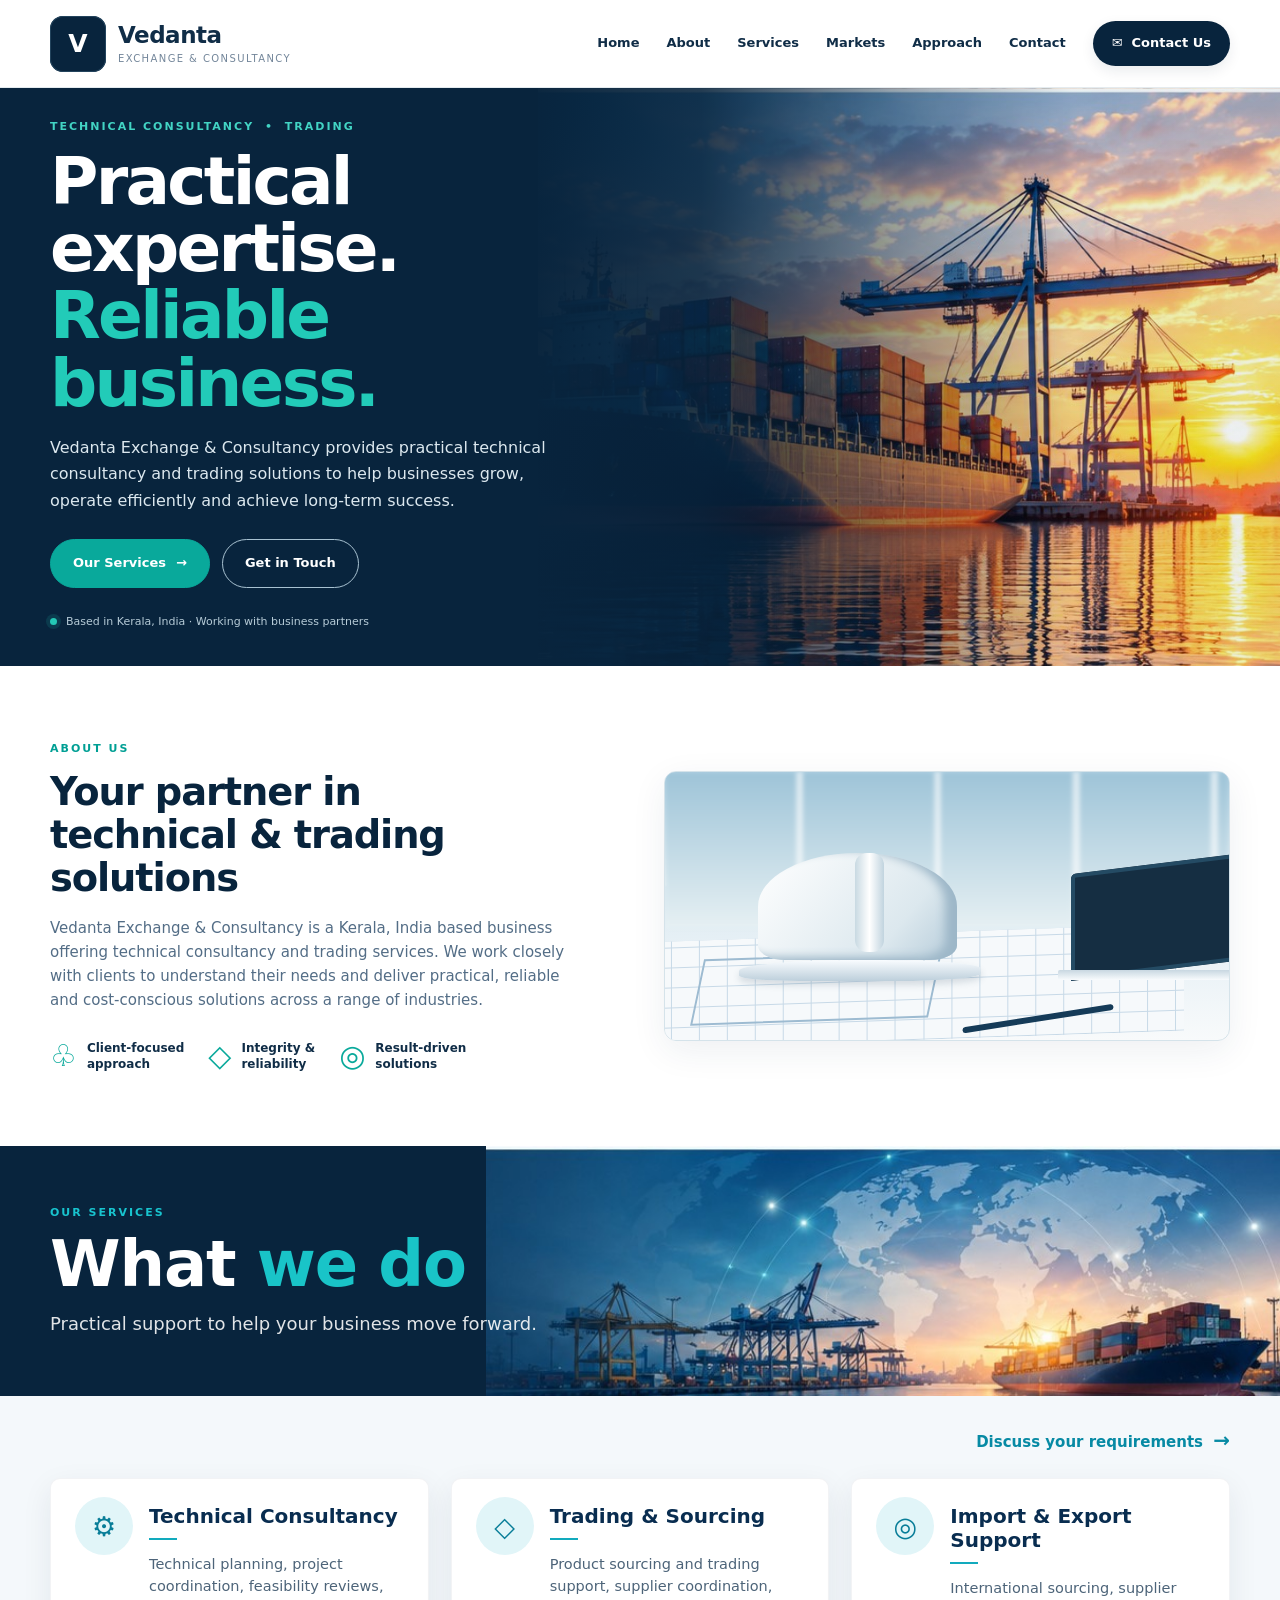
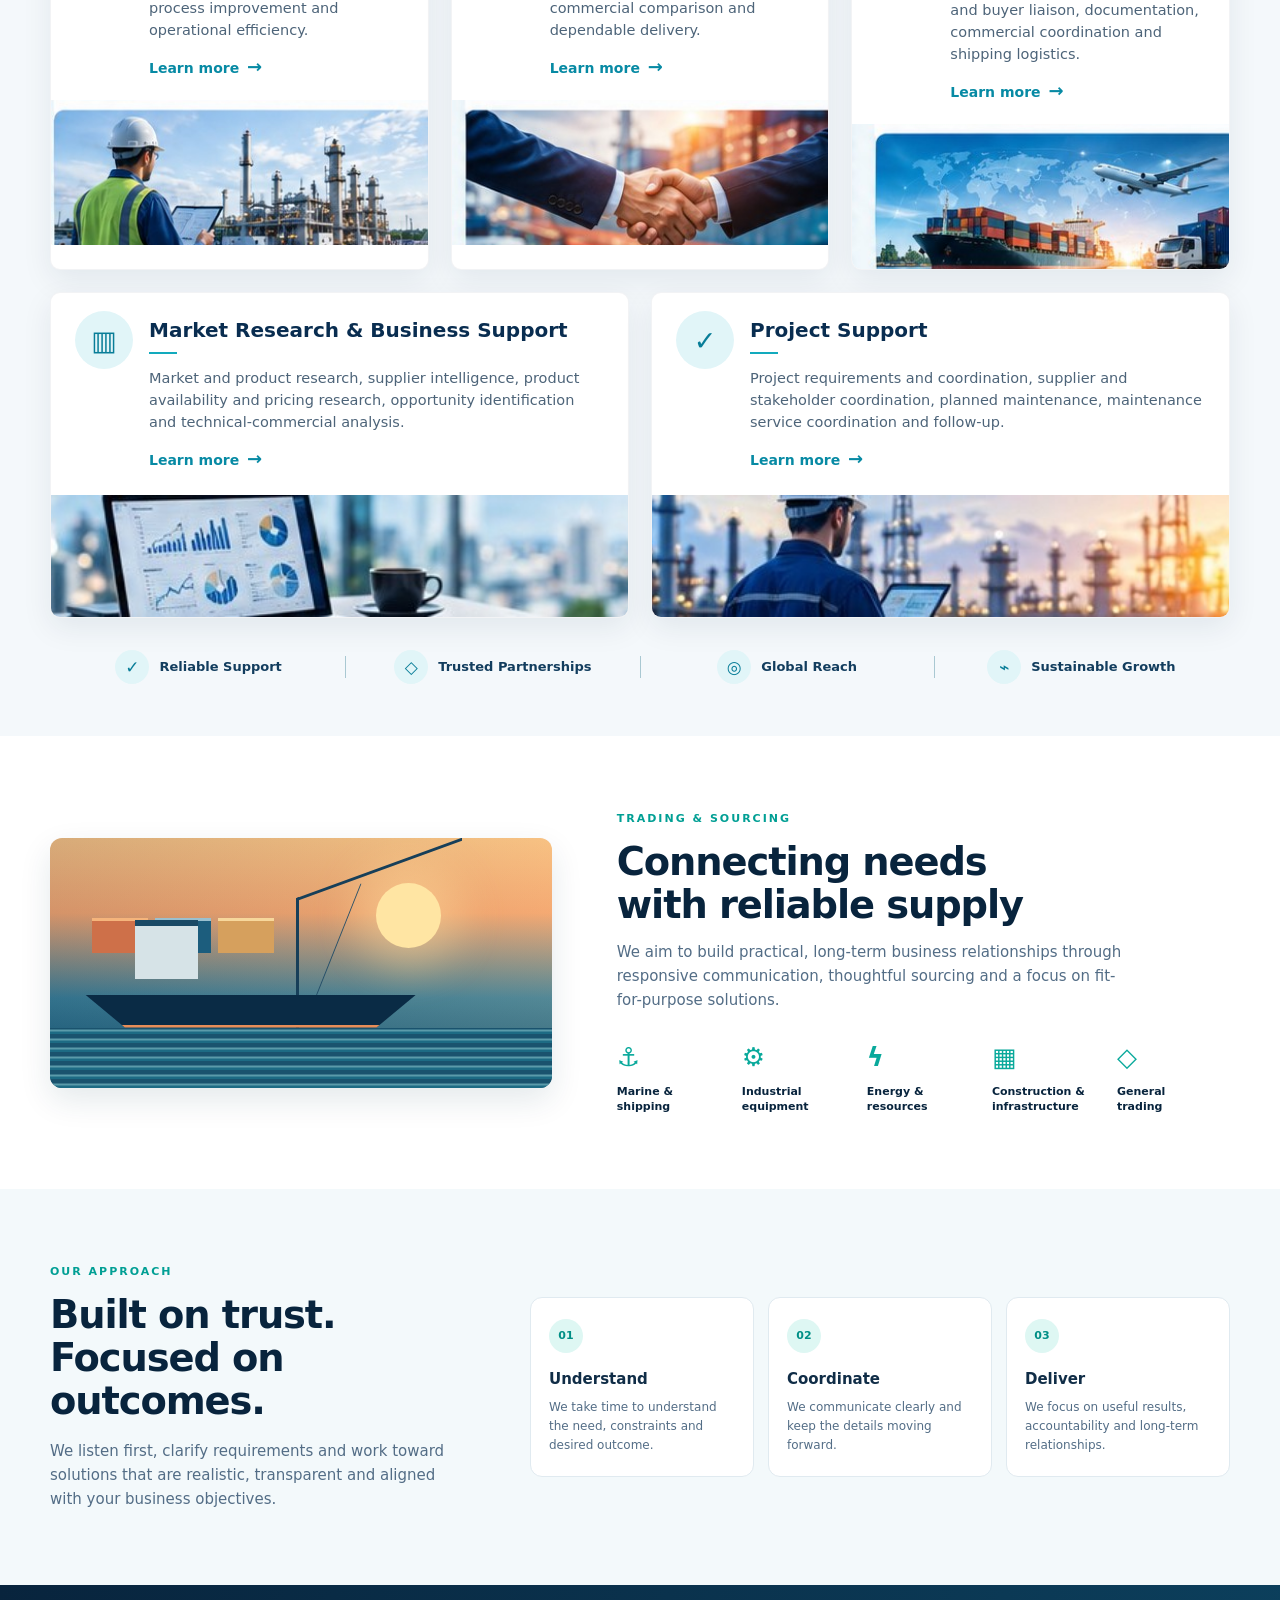
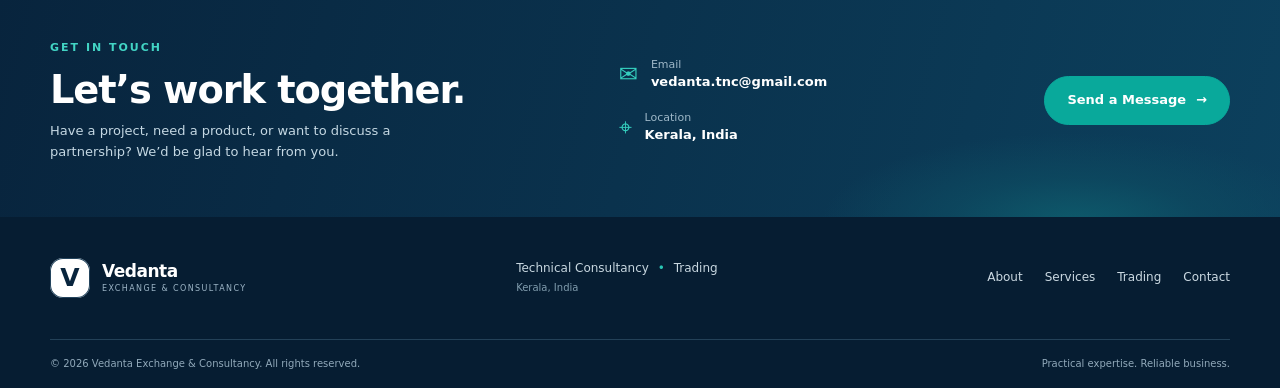
==== index.html @ dc23911c "Add files via upload Fix Services banner image" ====
<!doctype html>
<html lang="en">
<head>
  <meta charset="utf-8">
  <meta name="viewport" content="width=device-width, initial-scale=1">
  <meta name="theme-color" content="#08243d">
  <meta name="description" content="Vedanta Exchange & Consultancy provides practical technical consultancy, trading, sourcing and project support .">
  <meta property="og:title" content="Vedanta Exchange & Consultancy | Technical Consultancy & Trading">
  <meta property="og:description" content="Practical expertise. Reliable business. Technical consultancy and trading solutions for businesses.">
  <meta property="og:type" content="website">
  <title>Vedanta Exchange & Consultancy | Technical Consultancy & Trading</title>
  <link rel="icon" href="favicon.svg" type="image/svg+xml">
  <link rel="stylesheet" href="styles.css">
  <style>
    /* Premium photographic hero image */
    .hero{position:relative;overflow:hidden;background:#08243d;}
    .hero-image{position:absolute!important;inset:0 0 0 42%!important;width:auto!important;height:auto!important;background-image:url("hero-port.jpg")!important;background-size:cover!important;background-position:center center!important;}
    .hero-image::before{content:"";position:absolute;inset:0;background:linear-gradient(90deg,rgba(8,36,61,.98) 0%,rgba(8,36,61,.88) 22%,rgba(8,36,61,.38) 48%,rgba(8,36,61,.02) 72%);z-index:1;}
    .hero-image > *{display:none!important;}
    .hero-content{position:relative;z-index:2;}
    @media (max-width: 900px){
      .hero{min-height:760px;}
      .hero-image{inset:42% 0 0 0!important;}
      .hero-image::before{background:linear-gradient(180deg,rgba(8,36,61,.08),rgba(8,36,61,.72) 70%,rgba(8,36,61,.9));}
    }
  </style>

  <style>
    /* Premium Services section */
    .premium-services{padding:0;background:#f4f8fb;overflow:hidden;}
    .premium-services-banner{position:relative!important;height:250px!important;min-height:250px!important;background:#08243d!important;overflow:hidden!important;}
    .premium-services-banner-image{position:absolute!important;inset:0!important;width:100%!important;height:100%!important;background-image:linear-gradient(90deg,rgba(8,36,61,.98) 0%,rgba(8,36,61,.86) 34%,rgba(8,36,61,.25) 72%,rgba(8,36,61,.08)),url("services-assets/services-banner-clean.jpg")!important;background-size:cover!important;background-position:center!important;}
    .premium-services-banner-content{position:relative!important;z-index:2!important;height:250px!important;min-height:250px!important;display:flex!important;align-items:center!important;}
    .premium-services-banner .eyebrow{color:#18c4cf!important;margin-bottom:10px!important;}
    .premium-services-banner h2{color:#fff!important;font-size:clamp(42px,5vw,66px);line-height:1;margin:0 0 14px;font-weight:750;}
    .premium-services-banner h2 em{font-style:normal;color:#19c4c8!important;}
    .premium-services-banner p:last-child{color:rgba(255,255,255,.88)!important;font-size:18px;margin:0;max-width:540px;}
    .premium-services-body{padding-top:28px;padding-bottom:52px;}
    .premium-services-topline{display:flex;justify-content:flex-end;align-items:center;margin-bottom:22px;}
    .premium-services-topline a{color:#078aa4;font-weight:700;text-decoration:none;font-size:15px;}
    .premium-services-topline a b{font-size:20px;margin-left:5px;}
    .premium-service-grid{display:grid;grid-template-columns:repeat(6,1fr);gap:22px;}
    .premium-service-card{grid-column:span 2;background:#fff;border-radius:10px;overflow:hidden;box-shadow:0 10px 30px rgba(8,36,61,.08);border:1px solid rgba(8,36,61,.05);transition:transform .2s ease,box-shadow .2s ease;}
    .premium-service-card:hover{transform:translateY(-4px);box-shadow:0 16px 34px rgba(8,36,61,.13);}
    .premium-service-card.premium-service-wide{grid-column:span 3;}
    .premium-service-copy{padding:18px 24px 18px;display:grid;grid-template-columns:58px 1fr;gap:16px;min-height:202px;}
    .premium-service-icon{width:58px;height:58px;border-radius:50%;background:#e1f5f8;color:#087d98;display:flex;align-items:center;justify-content:center;font-size:27px;font-weight:700;}
    .premium-service-card h3{color:#092d50;font-size:20px;line-height:1.2;margin:7px 0 10px;}
    .premium-rule{display:block;width:28px;height:2px;background:#12aabd;margin-bottom:14px;}
    .premium-service-card p{color:#4d6479;font-size:14.5px;line-height:1.5;margin:0 0 12px;}
    .premium-service-card a{color:#078aa4;font-weight:700;text-decoration:none;font-size:14px;}
    .premium-service-card a b{font-size:18px;margin-left:3px;}
    .premium-service-card img{display:block;width:100%;height:145px;object-fit:cover;}
    .premium-service-card.premium-service-wide img{height:122px;}
    .premium-service-values{display:grid;grid-template-columns:1fr auto 1fr auto 1fr auto 1fr;align-items:center;gap:18px;padding:32px 20px 0;color:#123d5e;font-size:13px;font-weight:700;}
    .premium-service-values div{display:flex;align-items:center;gap:10px;justify-content:center;white-space:nowrap;}
    .premium-service-values b{width:34px;height:34px;border-radius:50%;background:#e1f5f8;color:#087d98;display:inline-flex;align-items:center;justify-content:center;font-size:17px;}
    .premium-service-values i{width:1px;height:22px;background:#a9c8d2;}
    @media(max-width:900px){
      .premium-services-banner,.premium-services-banner-content{height:300px!important;min-height:300px!important;}
      .premium-services-banner-image{background-position:60% center;}
      .premium-service-grid{grid-template-columns:repeat(2,1fr);}
      .premium-service-card,.premium-service-card.premium-service-wide{grid-column:span 1;}
      .premium-service-values{grid-template-columns:1fr 1fr;gap:18px;}
      .premium-service-values i{display:none;}
    }
    @media(max-width:620px){
      .premium-services-banner,.premium-services-banner-content{height:290px!important;min-height:290px!important;}
      .premium-services-banner-content{padding-top:30px;padding-bottom:30px;}
      .premium-service-grid{grid-template-columns:1fr;}
      .premium-service-card,.premium-service-card.premium-service-wide{grid-column:span 1;}
      .premium-service-copy{min-height:auto;padding:18px 18px 16px;grid-template-columns:48px 1fr;gap:12px;}
      .premium-service-icon{width:48px;height:48px;font-size:22px;}
      .premium-service-card h3{font-size:18px;}
      .premium-service-card img,.premium-service-card.premium-service-wide img{height:135px;}
      .premium-service-values{grid-template-columns:1fr;padding-left:0;padding-right:0;}
    }
  </style>

<style id="services-banner-cleanup">
/* Keep the banner photo on the right so any embedded artwork/text in the source image does not duplicate the HTML heading. */
.premium-services-banner-image{
  background-size:62% 100%!important;
  background-repeat:no-repeat!important;
  background-position:right center!important;
  background-color:#08243d!important;
  background-image:linear-gradient(90deg,rgba(8,36,61,0) 0%,rgba(8,36,61,0) 100%),url("services-assets/services-banner-clean.jpg")!important;
}
@media (max-width:900px){
  .premium-services-banner-image{background-size:cover!important;background-position:center!important;}
}
</style>
</head>
<body>
  <a class="skip-link" href="#main">Skip to content</a>
  <header class="site-header">
    <div class="container nav-wrap">
      <a class="brand" href="#home" aria-label="Vedanta Exchange and Consultancy home">
        <span class="brand-mark">V</span><span class="brand-copy"><strong>Vedanta</strong><small>EXCHANGE &amp; CONSULTANCY</small></span>
      </a>
      <button class="menu-toggle" aria-label="Open navigation" aria-expanded="false" aria-controls="site-nav"><span></span><span></span><span></span></button>
      <nav id="site-nav" class="site-nav" aria-label="Main navigation">
        <a href="#home">Home</a><a href="#about">About</a><a href="#services">Services</a><a href="#trading">Markets</a><a href="#approach">Approach</a><a href="#contact">Contact</a>
        <a class="nav-cta" href="mailto:vedanta.tnc@gmail.com?subject=Enquiry%20for%20Vedanta%20Exchange%20%26%20Consultancy">✉ <span>Contact Us</span></a>
      </nav>
    </div>
  </header>

  <main id="main">
    <section id="home" class="hero">
      <div class="hero-image" aria-hidden="true"><div class="sun"></div><div class="crane crane-one"><i></i><b></b></div><div class="crane crane-two"><i></i><b></b></div><div class="ship"><div class="ship-bridge"></div><div class="containers"><span></span><span></span><span></span><span></span><span></span><span></span><span></span></div><div class="hull"></div></div><div class="water"></div></div>
      <div class="container hero-content">
        <p class="eyebrow">TECHNICAL CONSULTANCY <span>•</span> TRADING</p>
        <h1>Practical expertise.<br><em>Reliable business.</em></h1>
        <p class="hero-lede">Vedanta Exchange &amp; Consultancy provides practical technical consultancy and trading solutions to help businesses grow, operate efficiently and achieve long-term success.</p>
        <div class="hero-actions"><a class="button button-primary" href="#services">Our Services <span>→</span></a><a class="button button-outline" href="#contact">Get in Touch</a></div>
        <div class="hero-note"><span class="note-dot"></span> Based in Kerala, India · Working with business partners</div>
      </div>
    </section>

    <section id="about" class="section about-section">
      <div class="container about-grid">
        <div class="about-copy"><p class="eyebrow eyebrow-dark">ABOUT US</p><h2>Your partner in<br>technical &amp; trading solutions</h2><p>Vedanta Exchange &amp; Consultancy is a Kerala, India based business offering technical consultancy and trading services. We work closely with clients to understand their needs and deliver practical, reliable and cost-conscious solutions across a range of industries.</p>
          <div class="value-points"><div><span class="line-icon">♧</span><span>Client-focused<br>approach</span></div><div><span class="line-icon">◇</span><span>Integrity &amp;<br>reliability</span></div><div><span class="line-icon">◎</span><span>Result-driven<br>solutions</span></div></div>
        </div>
        <div class="engineering-visual" role="img" aria-label="Technical planning desk with blueprint and engineering equipment"><div class="window-grid"></div><div class="blueprint"><div class="blueprint-lines"></div><div class="ruler"></div></div><div class="helmet"><div class="helmet-dome"></div><div class="helmet-brim"></div><div class="helmet-ridge"></div></div><div class="laptop"><div></div></div><div class="pen"></div></div>
      </div>
    </section>

    <section id="services" class="section premium-services">
      <div class="premium-services-banner">
        <div class="premium-services-banner-image" aria-hidden="true"></div>
        <div class="container premium-services-banner-content">
          <div>
            <p class="eyebrow">OUR SERVICES</p>
            <h2>What <em>we do</em></h2>
            <p>Practical support to help your business move forward.</p>
          </div>
        </div>
      </div>
      <div class="container premium-services-body">
        <div class="premium-services-topline"><span></span><a href="#contact">Discuss your requirements <b>→</b></a></div>
        <div class="premium-service-grid">
          <article class="premium-service-card">
            <div class="premium-service-copy"><div class="premium-service-icon">⚙</div><div><h3>Technical Consultancy</h3><span class="premium-rule"></span><p>Technical planning, project coordination, feasibility reviews, process improvement and operational efficiency.</p><a href="#contact">Learn more <b>→</b></a></div></div>
            <img src="services-assets/technical.jpg" alt="Technical professional reviewing industrial equipment">
          </article>
          <article class="premium-service-card">
            <div class="premium-service-copy"><div class="premium-service-icon">◇</div><div><h3>Trading &amp; Sourcing</h3><span class="premium-rule"></span><p>Product sourcing and trading support, supplier coordination, commercial comparison and dependable delivery.</p><a href="#trading">Learn more <b>→</b></a></div></div>
            <img src="services-assets/trading.jpg" alt="Business partners discussing a sourcing opportunity">
          </article>
          <article class="premium-service-card">
            <div class="premium-service-copy"><div class="premium-service-icon">◎</div><div><h3>Import &amp; Export Support</h3><span class="premium-rule"></span><p>International sourcing, supplier and buyer liaison, documentation, commercial coordination and shipping logistics.</p><a href="#contact">Learn more <b>→</b></a></div></div>
            <img src="services-assets/import-export.jpg" alt="International cargo transport by ship, truck and aircraft">
          </article>
          <article class="premium-service-card premium-service-wide">
            <div class="premium-service-copy"><div class="premium-service-icon">▥</div><div><h3>Market Research &amp; Business Support</h3><span class="premium-rule"></span><p>Market and product research, supplier intelligence, product availability and pricing research, opportunity identification and technical-commercial analysis.</p><a href="#contact">Learn more <b>→</b></a></div></div>
            <img src="services-assets/market-research-clean.jpg" alt="Market research dashboard and business analysis">
          </article>
          <article class="premium-service-card premium-service-wide">
            <div class="premium-service-copy"><div class="premium-service-icon">✓</div><div><h3>Project Support</h3><span class="premium-rule"></span><p>Project requirements and coordination, supplier and stakeholder coordination, planned maintenance, maintenance service coordination and follow-up.</p><a href="#contact">Learn more <b>→</b></a></div></div>
            <img src="services-assets/project-support-clean.jpg" alt="Technical professional supporting industrial project activities">
          </article>
        </div>
        <div class="premium-service-values"><div><b>✓</b>Reliable Support</div><i></i><div><b>◇</b>Trusted Partnerships</div><i></i><div><b>◎</b>Global Reach</div><i></i><div><b>⌁</b>Sustainable Growth</div></div>
      </div>
    </section>

    <section id="trading" class="section trading-section">
      <div class="container trading-grid"><div class="port-visual" role="img" aria-label="Stylized cargo vessel and port at sunset"><div class="port-sun"></div><div class="port-crane"></div><div class="port-ship"><span></span><span></span><span></span><b></b></div><div class="port-water"></div></div>
        <div class="trading-copy"><p class="eyebrow eyebrow-dark">TRADING &amp; SOURCING</p><h2>Connecting needs<br>with reliable supply</h2><p>We aim to build practical, long-term business relationships through responsive communication, thoughtful sourcing and a focus on fit-for-purpose solutions.</p><div class="industry-grid"><div><span>⚓</span><small>Marine &amp;<br>shipping</small></div><div><span>⚙</span><small>Industrial<br>equipment</small></div><div><span>ϟ</span><small>Energy &amp;<br>resources</small></div><div><span>▦</span><small>Construction &amp;<br>infrastructure</small></div><div><span>◇</span><small>General<br>trading</small></div></div></div>
      </div>
    </section>

    <section id="approach" class="section approach-section"><div class="container approach-grid"><div><p class="eyebrow eyebrow-dark">OUR APPROACH</p><h2>Built on trust.<br>Focused on outcomes.</h2><p>We listen first, clarify requirements and work toward solutions that are realistic, transparent and aligned with your business objectives.</p></div><div class="approach-cards"><article><span>01</span><h3>Understand</h3><p>We take time to understand the need, constraints and desired outcome.</p></article><article><span>02</span><h3>Coordinate</h3><p>We communicate clearly and keep the details moving forward.</p></article><article><span>03</span><h3>Deliver</h3><p>We focus on useful results, accountability and long-term relationships.</p></article></div></div></section>

    <section id="contact" class="contact-section"><div class="container contact-grid"><div><p class="eyebrow">GET IN TOUCH</p><h2>Let’s work together.</h2><p>Have a project, need a product, or want to discuss a partnership? We’d be glad to hear from you.</p></div><div class="contact-details"><div><span class="contact-symbol">✉</span><p><small>Email</small><a href="mailto:vedanta.tnc@gmail.com">vedanta.tnc@gmail.com</a></p></div><div><span class="contact-symbol">⌖</span><p><small>Location</small><strong>Kerala, India</strong></p></div></div><a class="button button-primary contact-button" href="mailto:vedanta.tnc@gmail.com?subject=Business%20Enquiry">Send a Message <span>→</span></a></div></section>
  </main>

  <footer class="site-footer"><div class="container footer-top"><a class="brand brand-footer" href="#home"><span class="brand-mark">V</span><span class="brand-copy"><strong>Vedanta</strong><small>EXCHANGE &amp; CONSULTANCY</small></span></a><p>Technical Consultancy <span>•</span> Trading<br><small>Kerala, India</small></p><nav aria-label="Footer navigation"><a href="#about">About</a><a href="#services">Services</a><a href="#trading">Trading</a><a href="#contact">Contact</a></nav></div><div class="container footer-bottom"><span>© <span id="year">2026</span> Vedanta Exchange &amp; Consultancy. All rights reserved.</span><span>Practical expertise. Reliable business.</span></div></footer>
  <script src="script.js"></script>
</body>
</html>
---- styles.css ----
:root{--navy:#08243d;--navy-2:#0d304d;--teal:#09a99b;--teal-light:#dff7f4;--ink:#102d47;--muted:#536d86;--pale:#f0f9f8;--white:#fff;--line:#dbe6eb;--max:1180px}*{box-sizing:border-box}html{scroll-behavior:smooth;scroll-padding-top:86px}body{margin:0;font-family:Inter,ui-sans-serif,system-ui,-apple-system,BlinkMacSystemFont,"Segoe UI",sans-serif;color:var(--ink);line-height:1.6;background:#fff}a{color:inherit;text-decoration:none}.container{width:min(var(--max),calc(100% - 48px));margin:0 auto}.skip-link{position:absolute;left:-999px;top:8px;background:white;padding:10px;z-index:99}.skip-link:focus{left:8px}.site-header{height:88px;background:#fff;border-bottom:1px solid #e4ebef;position:sticky;top:0;z-index:50}.nav-wrap{height:100%;display:flex;align-items:center;justify-content:space-between;gap:28px}.brand{display:inline-flex;align-items:center;gap:12px;flex-shrink:0}.brand-mark{display:grid;place-items:center;width:56px;height:56px;border-radius:13px;background:var(--navy);color:#fff;font-size:25px;font-weight:800;box-shadow:inset 0 0 0 1px #23445d}.brand-copy{display:flex;flex-direction:column;line-height:1.1}.brand-copy strong{font-size:23px;letter-spacing:-.5px}.brand-copy small{font-size:10px;letter-spacing:1.4px;color:#73869a;margin-top:5px}.site-nav{display:flex;align-items:center;gap:27px;font-size:13px;font-weight:650}.site-nav>a:not(.nav-cta){position:relative;padding:10px 0}.site-nav>a:not(.nav-cta):hover,.site-nav>a:not(.nav-cta):focus{color:var(--teal)}.nav-cta{display:flex;align-items:center;gap:9px;background:var(--navy);color:#fff;padding:12px 19px;border-radius:30px;box-shadow:0 5px 14px #08243d16}.menu-toggle{display:none;border:0;background:transparent;padding:8px}.menu-toggle span{display:block;width:24px;height:2px;background:var(--navy);margin:5px}
.hero{position:relative;min-height:445px;overflow:hidden;background:linear-gradient(112deg,#06243d 0%,#0b3656 49%,#12516b 100%);display:flex;align-items:center;color:white}.hero-content{position:relative;z-index:2;padding-top:30px;padding-bottom:36px}.eyebrow{font-size:11px;font-weight:800;letter-spacing:2px;color:#42d4c4;margin:0 0 12px}.eyebrow span{padding:0 5px}.eyebrow-dark{color:#009f94}.hero h1{font-size:clamp(42px,5.3vw,66px);line-height:1.02;letter-spacing:-2.7px;margin:0 0 18px;max-width:620px;font-weight:800}.hero h1 em{font-style:normal;color:#22cbb8}.hero-lede{max-width:500px;color:#dce8ef;font-size:16px;line-height:1.65;margin:0 0 25px}.hero-actions{display:flex;gap:12px;align-items:center}.button{display:inline-flex;align-items:center;justify-content:center;gap:10px;border-radius:30px;padding:13px 22px;font-size:13px;font-weight:750;transition:transform .2s,background .2s}.button:hover{transform:translateY(-2px)}.button-primary{background:var(--teal);color:white;border:1px solid var(--teal)}.button-primary:hover{background:#078e85}.button-outline{border:1px solid #a8c2d1;color:white}.button-outline:hover{background:#ffffff12}.hero-note{display:flex;align-items:center;gap:9px;color:#b7ccd8;font-size:11px;margin-top:25px}.note-dot{width:7px;height:7px;border-radius:50%;background:#24c8b5;box-shadow:0 0 0 4px #24c8b522}.hero-image{position:absolute;inset:0 0 0 43%;overflow:hidden;background:linear-gradient(180deg,#f7b36e 0%,#f4a26e 26%,#315f7e 58%,#06324c 83%);opacity:.95}.hero-image:before{content:"";position:absolute;inset:0;background:linear-gradient(90deg,#0a2e4a 0%,#0a2e4a44 18%,transparent 55%),linear-gradient(0deg,#06304a 0%,transparent 26%);z-index:1}.sun{position:absolute;right:16%;top:19%;width:125px;height:125px;border-radius:50%;background:#ffe2a1;filter:blur(1px);box-shadow:0 0 70px 35px #ffc36b66}.water{position:absolute;left:0;right:0;bottom:0;height:29%;background:repeating-linear-gradient(0deg,#0c4b6a 0 2px,#27647c 3px 4px,#0d3c59 5px 9px);opacity:.9}.ship{position:absolute;width:60%;height:45%;bottom:21%;left:11%;z-index:2}.hull{position:absolute;bottom:0;left:0;width:100%;height:26%;background:linear-gradient(180deg,#183d56,#061b2e);clip-path:polygon(0 0,100% 0,89% 90%,14% 100%,5% 65%);border-bottom:4px solid #e88955}.containers{position:absolute;left:18%;right:5%;bottom:24%;height:43%;display:grid;grid-template-columns:repeat(7,1fr);grid-template-rows:repeat(2,1fr);gap:3px}.containers span{background:linear-gradient(135deg,#db714b,#a94835);border-top:3px solid #f1a36b}.containers span:nth-child(2n){background:linear-gradient(135deg,#1b5c7b,#0c3c5d);border-color:#73a6b7}.containers span:nth-child(3n){background:linear-gradient(135deg,#d7a65e,#a76d3b);border-color:#f1cf8d}.ship-bridge{position:absolute;bottom:41%;left:13%;width:15%;height:43%;background:linear-gradient(90deg,#c6d4d8,#f2f1df 70%,#91b4c3);border-top:8px solid #17425c;z-index:2}.ship-bridge:before{content:"";position:absolute;top:-22px;left:35%;width:5px;height:22px;background:#123a55}.crane{position:absolute;bottom:26%;height:61%;width:19%;border-left:4px solid #163d56;z-index:2}.crane:before{content:"";position:absolute;left:-4px;top:0;width:140%;height:4px;background:#173c55;transform:rotate(-22deg);transform-origin:left}.crane:after{content:"";position:absolute;left:0;top:0;width:2px;height:100%;background:#173c55}.crane i{position:absolute;top:0;left:50%;height:100%;border-left:1px solid #244d63;transform:rotate(25deg)}.crane b{position:absolute;top:3px;left:100%;width:1px;height:55%;background:#193c55}.crane-one{right:17%;height:69%;width:18%}.crane-two{right:4%;height:45%;width:15%;bottom:28%}
.section{padding:74px 0}.about-grid{display:grid;grid-template-columns:1fr 1.03fr;gap:65px;align-items:center}.about-copy h2,.section h2,.contact-section h2{font-size:clamp(29px,3vw,39px);line-height:1.12;letter-spacing:-1.1px;margin:0 0 17px;color:var(--navy)}.about-copy>p:not(.eyebrow),.trading-copy>p:not(.eyebrow),.approach-grid>div>p:not(.eyebrow){font-size:15px;color:var(--muted);max-width:520px;margin:0}.value-points{display:flex;gap:24px;margin-top:28px}.value-points>div{display:flex;align-items:center;gap:10px;font-size:12px;font-weight:650;line-height:1.35}.line-icon{font-size:30px;color:var(--teal);line-height:1}.engineering-visual{height:270px;position:relative;overflow:hidden;border-radius:12px;background:linear-gradient(180deg,#b7d4e5 0%,#edf4f6 42%,#dceaf2 43%,#f8fafb 100%);box-shadow:0 10px 35px #15344a13;border:1px solid #d5e3ea}.window-grid{position:absolute;inset:0 0 42% 0;background:repeating-linear-gradient(90deg,transparent 0 23%,#fff9 23.5% 24.5%),linear-gradient(180deg,#9ec4d8,#e6f0f3);filter:blur(2px)}.blueprint{position:absolute;left:-4%;right:8%;bottom:0;height:40%;background:repeating-linear-gradient(0deg,#c7d9e7 0 1px,transparent 1px 20px),repeating-linear-gradient(90deg,#c7d9e7 0 1px,transparent 1px 28px),#f6f9fb;transform:skewY(-2deg)}.blueprint-lines{position:absolute;left:10%;top:18%;width:44%;height:62%;border:2px solid #9dbbd1;transform:skew(-12deg)}.ruler{position:absolute;right:13%;bottom:13%;height:6px;width:28%;background:#153b58;transform:rotate(-7deg);border-radius:5px}.helmet{position:absolute;left:13%;bottom:22%;width:43%;height:48%}.helmet-dome{position:absolute;left:8%;top:0;width:82%;height:83%;border-radius:55% 55% 15% 15%;background:linear-gradient(130deg,#fff,#dce8ee 70%,#b5cbd9);box-shadow:inset -12px -3px 10px #9db7c8}.helmet-brim{position:absolute;bottom:0;left:0;width:100%;height:17%;border-radius:50% 40% 35% 25%;background:linear-gradient(180deg,#f9fcff,#bdcfdb);box-shadow:0 4px 7px #34536a2c}.helmet-ridge{position:absolute;left:48%;top:0;width:12%;height:77%;border-radius:12px;background:linear-gradient(90deg,#c8d9e2,#fff,#c1d4df)}.laptop{position:absolute;right:-1%;top:34%;width:29%;height:40%;background:#152e42;transform:skewY(-7deg);border-radius:5px 5px 0 0;box-shadow:inset 0 0 0 4px #244b64}.laptop:after{content:"";position:absolute;bottom:-9px;left:-8%;width:116%;height:10px;background:linear-gradient(#c8d7e1,#f8fbfd);transform:skewY(7deg);border-radius:2px}
.services-section{background:var(--pale);border-top:1px solid #e6f1ef;border-bottom:1px solid #e6f1ef}.section-heading{display:flex;justify-content:space-between;align-items:end;gap:30px;margin-bottom:28px}.section-heading h2{margin-bottom:8px}.section-heading p:not(.eyebrow){margin:0;color:var(--muted);font-size:14px}.text-link{font-size:12px;font-weight:750;color:#008d84;white-space:nowrap;padding-bottom:7px}.text-link span,.service-card a span{font-size:17px;margin-left:4px}.service-grid{display:grid;grid-template-columns:repeat(3,1fr);gap:18px}.service-card{display:grid;grid-template-columns:58px 1fr;gap:18px;padding:26px 22px;border-radius:12px;background:#fff;border:1px solid #e0eeed;box-shadow:0 8px 25px #0c384b07;min-height:210px}.service-icon{display:grid;place-items:center;width:50px;height:50px;border-radius:50%;background:#e3f7f4;color:var(--navy);font-size:26px}.service-card h3{margin:2px 0 9px;font-size:18px;line-height:1.25;color:var(--navy)}.service-card p{font-size:13px;color:var(--muted);margin:0 0 13px}.service-card a{font-size:12px;color:#008f86;font-weight:750}.trading-grid{display:grid;grid-template-columns:.9fr 1.1fr;gap:65px;align-items:center}.port-visual{height:250px;border-radius:12px;overflow:hidden;position:relative;background:linear-gradient(180deg,#f6bd7e 0%,#f3a16b 30%,#397b94 64%,#0d4968 100%);box-shadow:0 12px 32px #0c33451c}.port-visual:before{content:"";position:absolute;inset:0;background:linear-gradient(90deg,#103a5b22,#ffe0a522)}.port-sun{position:absolute;right:22%;top:18%;width:65px;height:65px;border-radius:50%;background:#ffe5a3;box-shadow:0 0 42px 20px #ffdb9b77}.port-crane{position:absolute;right:18%;top:12%;width:33%;height:55%;border-left:3px solid #173f59;border-top:3px solid #173f59;transform:skewY(-20deg)}.port-crane:after{content:"";position:absolute;left:20%;top:0;height:100%;border-left:1px solid #244e68;transform:rotate(25deg)}.port-ship{position:absolute;left:7%;bottom:24%;width:66%;height:44%}.port-ship:before{content:"";position:absolute;left:15%;top:2%;width:19%;height:48%;background:#d6e3e7;border-top:6px solid #1a4a66}.port-ship span{display:inline-block;width:17%;height:32%;margin-left:2%;background:#ce7049;border-top:3px solid #f5b47b}.port-ship span:nth-child(2){background:#1c5d7d;border-color:#9ac0cf}.port-ship span:nth-child(3){background:#d6a05d;border-color:#f7d79b}.port-ship b{position:absolute;left:0;right:0;bottom:0;height:30%;background:#0a2b45;clip-path:polygon(0 0,100% 0,88% 100%,12% 100%);border-bottom:3px solid #e78d58}.port-water{position:absolute;bottom:0;left:0;right:0;height:24%;background:repeating-linear-gradient(0deg,#1d6b84 0 2px,#5b9baa 3px 4px,#1a536e 5px 9px)}.trading-copy h2{margin-bottom:14px}.trading-copy>p:not(.eyebrow){margin-bottom:25px}.industry-grid{display:grid;grid-template-columns:repeat(5,1fr);gap:12px}.industry-grid>div{display:flex;flex-direction:column;gap:7px}.industry-grid span{font-size:26px;color:var(--teal);font-weight:700}.industry-grid small{font-size:11px;line-height:1.35;color:var(--navy);font-weight:700}.approach-section{background:#f3f9fb}.approach-grid{display:grid;grid-template-columns:.75fr 1.25fr;gap:60px;align-items:center}.approach-cards{display:grid;grid-template-columns:repeat(3,1fr);gap:14px}.approach-cards article{background:#fff;border:1px solid #e0eaf0;border-radius:12px;padding:21px 18px}.approach-cards article>span{display:grid;place-items:center;width:34px;height:34px;border-radius:50%;background:#def7f3;color:#008f86;font-size:11px;font-weight:800}.approach-cards h3{margin:14px 0 7px;font-size:15px}.approach-cards p{margin:0;color:var(--muted);font-size:12px}.contact-section{padding:54px 0;background:linear-gradient(105deg,#08243d,#0c405d);color:white;position:relative;overflow:hidden}.contact-section:after{content:"";position:absolute;right:-4%;bottom:-95px;width:40%;height:180px;background:radial-gradient(ellipse at center,#0f6673 0%,#0d4b61 35%,transparent 70%);opacity:.7}.contact-grid{position:relative;z-index:1;display:grid;grid-template-columns:1.1fr .8fr auto;gap:45px;align-items:center}.contact-section h2{color:#fff;margin-bottom:10px}.contact-section p:not(.eyebrow){color:#c5d8e3;font-size:13px;margin:0;max-width:390px}.contact-details{display:grid;gap:16px}.contact-details>div{display:flex;gap:13px;align-items:center}.contact-symbol{font-size:23px;color:#35d0bf}.contact-details p{display:flex;flex-direction:column;line-height:1.35}.contact-details small{font-size:11px;color:#9eb8c8}.contact-details a,.contact-details strong{font-size:13px;color:#fff;font-weight:650}.contact-button{white-space:nowrap}.site-footer{background:#061d32;color:#fff}.footer-top{display:flex;align-items:center;justify-content:space-between;gap:25px;padding:30px 0;border-bottom:1px solid #234158}.brand-footer .brand-mark{background:#fff;color:var(--navy);width:40px;height:40px}.brand-footer .brand-copy strong{font-size:17px}.brand-footer .brand-copy small{color:#9db5c6;font-size:8px}.footer-top>p{font-size:12px;color:#c8d7e0;line-height:1.6}.footer-top>p span{color:#29c5b4;padding:0 5px}.footer-top>p small{color:#829eaf}.footer-top nav{display:flex;gap:22px;font-size:12px;color:#cbd9e2}.footer-top nav a:hover{color:#35d0bf}.footer-bottom{display:flex;justify-content:space-between;gap:20px;padding:16px 0;font-size:10px;color:#91a9ba}
@media(max-width:1000px){.site-nav{gap:15px;font-size:12px}.hero-image{left:38%;opacity:.75}.about-grid,.trading-grid{gap:35px}.service-grid{grid-template-columns:1fr 1fr}.service-card:last-child{grid-column:1/-1;min-height:unset}.contact-grid{grid-template-columns:1fr 1fr}.contact-button{grid-column:2;justify-self:start}.approach-grid{gap:30px}.approach-cards{gap:9px}.approach-cards article{padding:17px 13px}}
@media(max-width:760px){.container{width:min(100% - 36px,var(--max))}.site-header{height:72px}.brand-mark{width:42px;height:42px}.brand-copy strong{font-size:19px}.menu-toggle{display:block;cursor:pointer}.site-nav{display:none;position:absolute;top:71px;left:0;right:0;background:white;padding:15px 24px 22px;box-shadow:0 12px 20px #0b2a3a12;align-items:stretch;gap:2px;flex-direction:column}.site-nav.open{display:flex}.site-nav>a:not(.nav-cta){padding:11px 0}.nav-cta{justify-content:center;margin-top:9px}.hero{min-height:590px;align-items:flex-start}.hero-image{left:0;top:48%;opacity:.56}.hero-image:before{background:linear-gradient(180deg,#0a2e4a 0%,#0a2e4a88 20%,transparent 60%),linear-gradient(0deg,#06304a 0%,transparent 30%)}.hero-content{padding-top:58px;padding-bottom:45px}.hero h1{font-size:clamp(41px,10vw,58px);letter-spacing:-1.9px}.hero-lede{font-size:14px;max-width:470px}.hero-note{margin-top:20px}.section{padding:56px 0}.about-grid,.trading-grid,.approach-grid{grid-template-columns:1fr;gap:30px}.about-copy h2,.section h2,.contact-section h2{font-size:31px}.engineering-visual{height:230px;order:2}.value-points{gap:14px;justify-content:space-between}.value-points>div{font-size:10px;gap:6px}.line-icon{font-size:25px}.section-heading{align-items:flex-start;flex-direction:column;gap:12px}.service-grid{grid-template-columns:1fr}.service-card:last-child{grid-column:auto}.service-card{min-height:unset;padding:22px 18px}.port-visual{height:220px}.industry-grid{gap:8px}.industry-grid span{font-size:22px}.industry-grid small{font-size:10px}.approach-cards{grid-template-columns:1fr;gap:10px}.approach-cards article{display:grid;grid-template-columns:36px 1fr;column-gap:12px;align-items:center}.approach-cards article>span{grid-row:span 2}.approach-cards h3{margin:0 0 4px}.approach-cards p{grid-column:2}.contact-grid{grid-template-columns:1fr;gap:25px}.contact-button{grid-column:auto}.contact-section{padding:48px 0}.footer-top{align-items:flex-start;flex-direction:column;gap:18px}.footer-top nav{flex-wrap:wrap;gap:16px}.footer-bottom{flex-direction:column;gap:5px}.hero-actions .button{padding:12px 17px}}
@media(prefers-reduced-motion:reduce){html{scroll-behavior:auto}*,*:before,*:after{transition:none!important}}
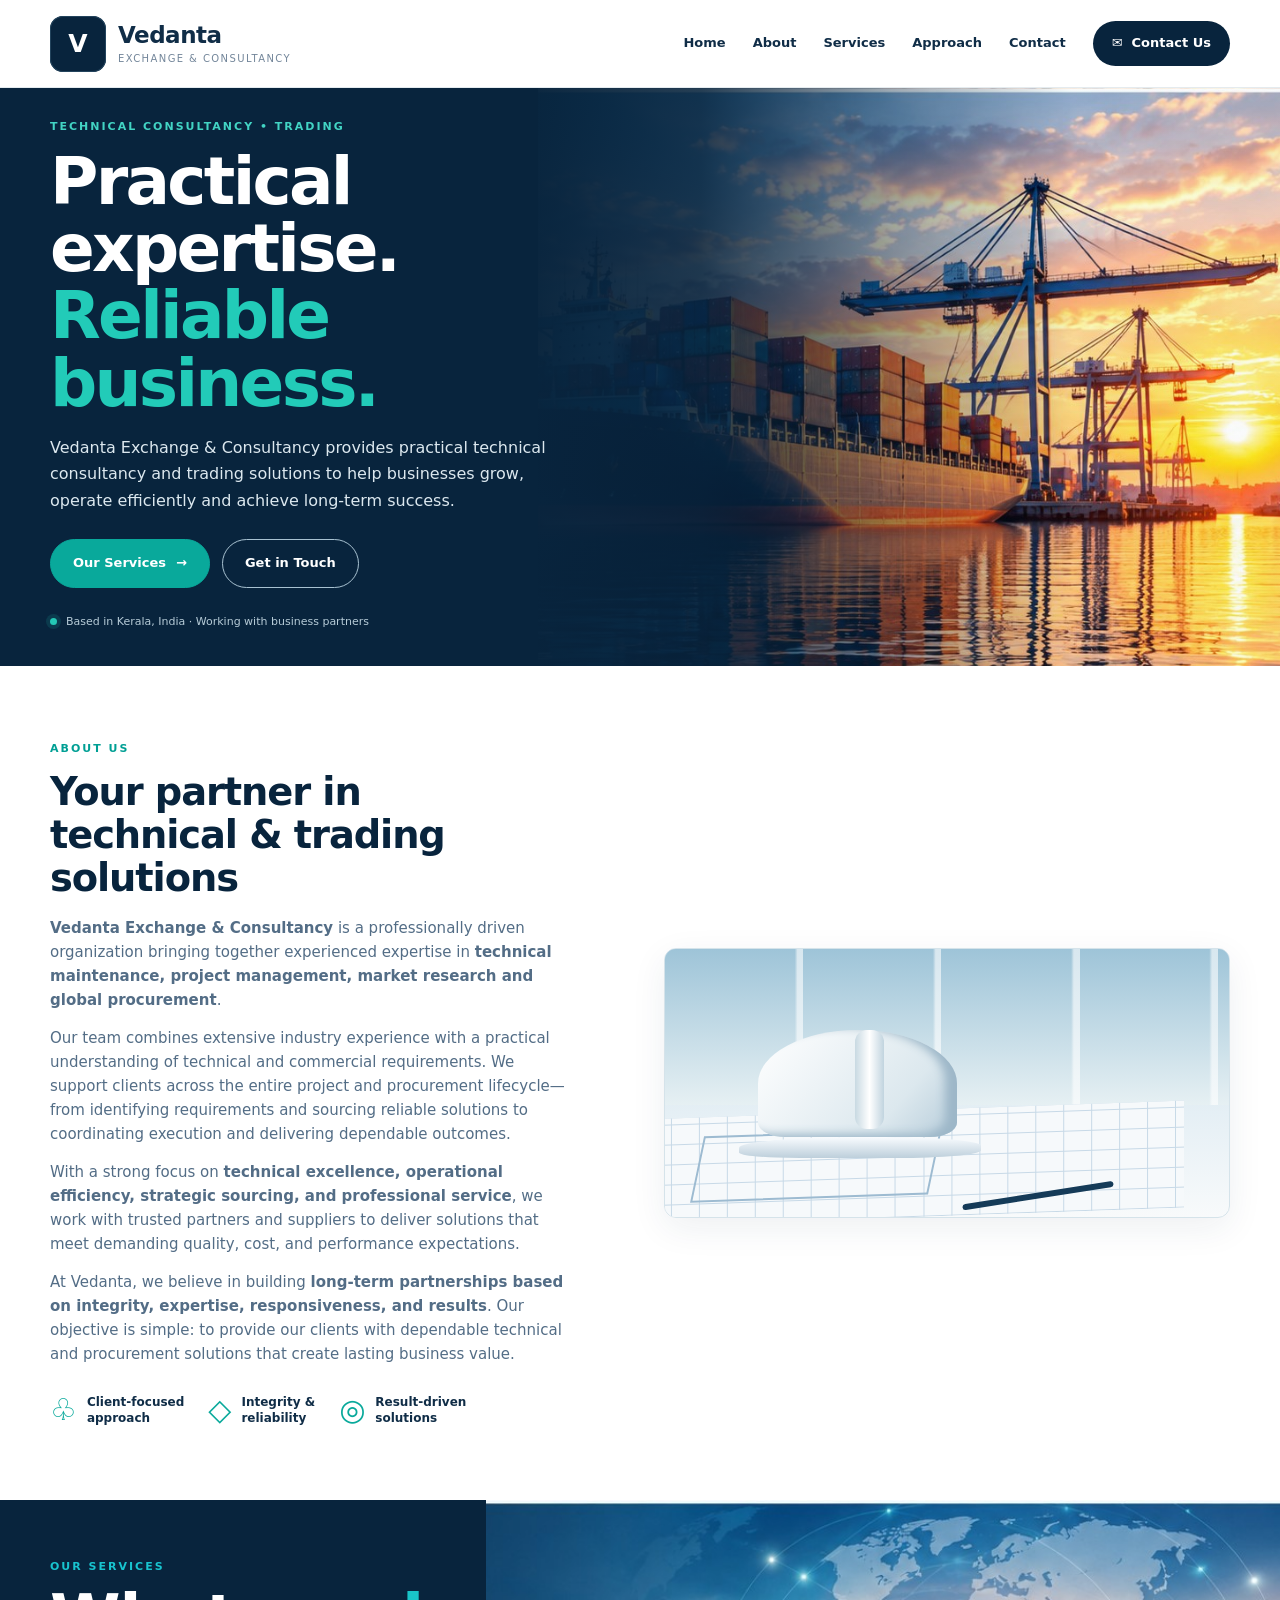
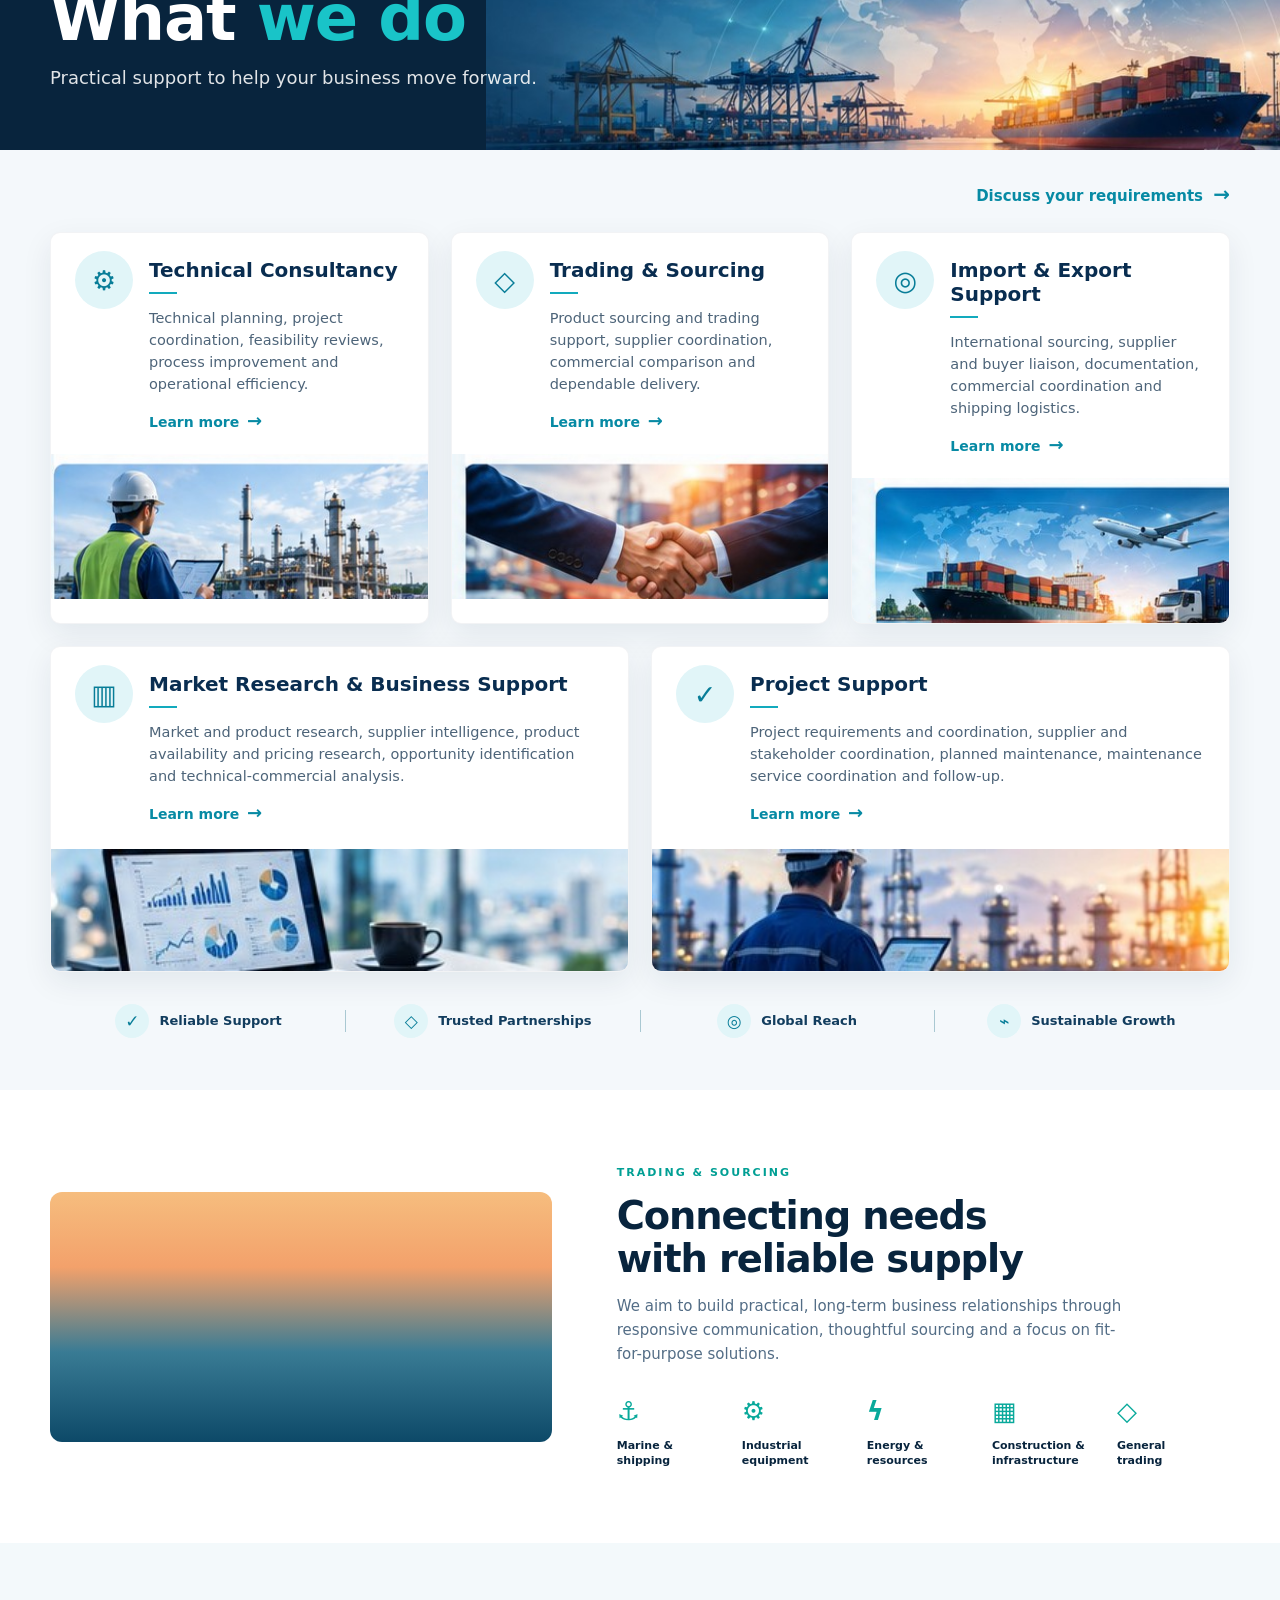
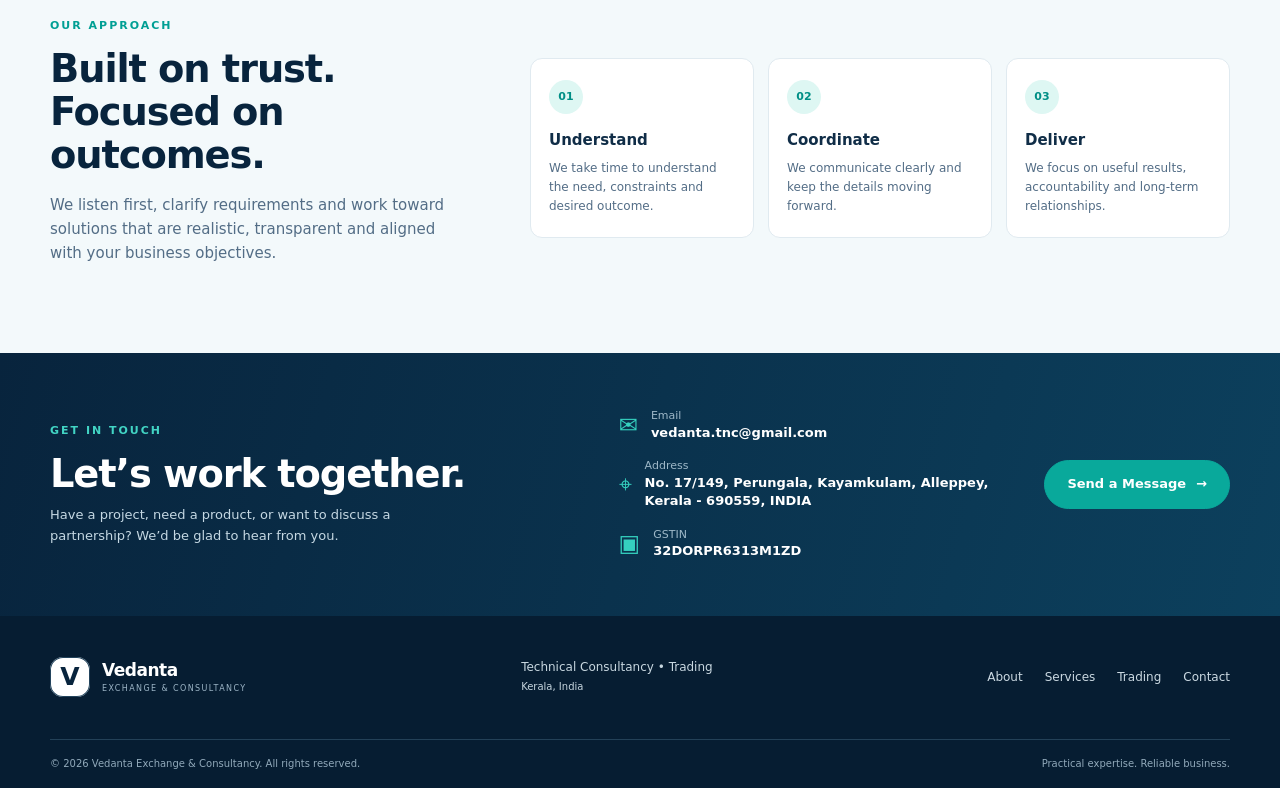
==== commit e35b91a8: "Add files via upload Update Vedanta website content and design" ====
--- a/index.html
+++ b/index.html
@@ -4,7 +4,7 @@
   <meta charset="utf-8">
   <meta name="viewport" content="width=device-width, initial-scale=1">
   <meta name="theme-color" content="#08243d">
-  <meta name="description" content="Vedanta Exchange & Consultancy provides practical technical consultancy, trading, sourcing and project support .">
+  <meta name="description" content="Vedanta Exchange & Consultancy provides practical technical consultancy, trading, sourcing and project support.">
   <meta property="og:title" content="Vedanta Exchange & Consultancy | Technical Consultancy & Trading">
   <meta property="og:description" content="Practical expertise. Reliable business. Technical consultancy and trading solutions for businesses.">
   <meta property="og:type" content="website">
@@ -12,172 +12,95 @@
   <link rel="icon" href="favicon.svg" type="image/svg+xml">
   <link rel="stylesheet" href="styles.css">
   <style>
-    /* Premium photographic hero image */
     .hero{position:relative;overflow:hidden;background:#08243d;}
     .hero-image{position:absolute!important;inset:0 0 0 42%!important;width:auto!important;height:auto!important;background-image:url("hero-port.jpg")!important;background-size:cover!important;background-position:center center!important;}
     .hero-image::before{content:"";position:absolute;inset:0;background:linear-gradient(90deg,rgba(8,36,61,.98) 0%,rgba(8,36,61,.88) 22%,rgba(8,36,61,.38) 48%,rgba(8,36,61,.02) 72%);z-index:1;}
     .hero-image > *{display:none!important;}
     .hero-content{position:relative;z-index:2;}
-    @media (max-width: 900px){
-      .hero{min-height:760px;}
-      .hero-image{inset:42% 0 0 0!important;}
-      .hero-image::before{background:linear-gradient(180deg,rgba(8,36,61,.08),rgba(8,36,61,.72) 70%,rgba(8,36,61,.9));}
-    }
+    @media (max-width: 900px){.hero{min-height:760px}.hero-image{inset:42% 0 0 0!important}.hero-image::before{background:linear-gradient(180deg,rgba(8,36,61,.08),rgba(8,36,61,.72) 70%,rgba(8,36,61,.9));}}
+    .premium-services{padding:0;background:#f4f8fb;overflow:hidden}
+    .premium-services-banner{position:relative!important;height:250px!important;min-height:250px!important;background:#08243d!important;overflow:hidden!important}
+    .premium-services-banner-image{position:absolute!important;inset:0!important;width:100%!important;height:100%!important;background-size:62% 100%!important;background-repeat:no-repeat!important;background-position:right center!important;background-color:#08243d!important;background-image:url("services-assets/services-banner-clean.jpg")!important}
+    .premium-services-banner-content{position:relative!important;z-index:2!important;height:250px!important;min-height:250px!important;display:flex!important;align-items:center!important}
+    .premium-services-banner .eyebrow{color:#18c4cf!important;margin-bottom:10px!important}
+    .premium-services-banner h2{color:#fff!important;font-size:clamp(42px,5vw,66px);line-height:1;margin:0 0 14px;font-weight:750}
+    .premium-services-banner h2 em{font-style:normal;color:#19c4c8!important}
+    .premium-services-banner p:last-child{color:rgba(255,255,255,.88)!important;font-size:18px;margin:0;max-width:540px}
+    .premium-services-body{padding-top:28px;padding-bottom:52px}
+    .premium-services-topline{display:flex;justify-content:flex-end;align-items:center;margin-bottom:22px}
+    .premium-services-topline a{color:#078aa4;font-weight:700;text-decoration:none;font-size:15px}
+    .premium-services-topline a b{font-size:20px;margin-left:5px}
+    .premium-service-grid{display:grid;grid-template-columns:repeat(6,1fr);gap:22px}
+    .premium-service-card{grid-column:span 2;background:#fff;border-radius:10px;overflow:hidden;box-shadow:0 10px 30px rgba(8,36,61,.08);border:1px solid rgba(8,36,61,.05);transition:transform .2s ease,box-shadow .2s ease}
+    .premium-service-card:hover{transform:translateY(-4px);box-shadow:0 16px 34px rgba(8,36,61,.13)}
+    .premium-service-card.premium-service-wide{grid-column:span 3}
+    .premium-service-copy{padding:18px 24px 18px;display:grid;grid-template-columns:58px 1fr;gap:16px;min-height:202px}
+    .premium-service-icon{width:58px;height:58px;border-radius:50%;background:#e1f5f8;color:#087d98;display:flex;align-items:center;justify-content:center;font-size:27px;font-weight:700}
+    .premium-service-card h3{color:#092d50;font-size:20px;line-height:1.2;margin:7px 0 10px}
+    .premium-rule{display:block;width:28px;height:2px;background:#12aabd;margin-bottom:14px}
+    .premium-service-card p{color:#4d6479;font-size:14.5px;line-height:1.5;margin:0 0 12px}
+    .premium-service-card a{color:#078aa4;font-weight:700;text-decoration:none;font-size:14px}
+    .premium-service-card a b{font-size:18px;margin-left:3px}
+    .premium-service-card img{display:block;width:100%;height:145px;object-fit:cover}
+    .premium-service-card.premium-service-wide img{height:122px}
+    .premium-service-values{display:grid;grid-template-columns:1fr auto 1fr auto 1fr auto 1fr;align-items:center;gap:18px;padding:32px 20px 0;color:#123d5e;font-size:13px;font-weight:700}
+    .premium-service-values div{display:flex;align-items:center;gap:10px;justify-content:center;white-space:nowrap}
+    .premium-service-values b{width:34px;height:34px;border-radius:50%;background:#e1f5f8;color:#087d98;display:inline-flex;align-items:center;justify-content:center;font-size:17px}
+    .premium-service-values i{width:1px;height:22px;background:#a9c8d2}
+    @media(max-width:900px){.premium-services-banner,.premium-services-banner-content{height:300px!important;min-height:300px!important}.premium-services-banner-image{background-size:cover!important;background-position:center!important}.premium-service-grid{grid-template-columns:repeat(2,1fr)}.premium-service-card,.premium-service-card.premium-service-wide{grid-column:span 1}.premium-service-values{grid-template-columns:1fr 1fr;gap:18px}.premium-service-values i{display:none}}
+    @media(max-width:620px){.premium-services-banner,.premium-services-banner-content{height:290px!important;min-height:290px!important}.premium-services-banner-content{padding-top:30px;padding-bottom:30px}.premium-service-grid{grid-template-columns:1fr}.premium-service-card,.premium-service-card.premium-service-wide{grid-column:span 1}.premium-service-copy{min-height:auto;padding:18px 18px 16px;grid-template-columns:48px 1fr;gap:12px}.premium-service-icon{width:48px;height:48px;font-size:22px}.premium-service-card h3{font-size:18px}.premium-service-card img,.premium-service-card.premium-service-wide img{height:135px}.premium-service-values{grid-template-columns:1fr;padding-left:0;padding-right:0}}
   </style>
-
-  <style>
-    /* Premium Services section */
-    .premium-services{padding:0;background:#f4f8fb;overflow:hidden;}
-    .premium-services-banner{position:relative!important;height:250px!important;min-height:250px!important;background:#08243d!important;overflow:hidden!important;}
-    .premium-services-banner-image{position:absolute!important;inset:0!important;width:100%!important;height:100%!important;background-image:linear-gradient(90deg,rgba(8,36,61,.98) 0%,rgba(8,36,61,.86) 34%,rgba(8,36,61,.25) 72%,rgba(8,36,61,.08)),url("services-assets/services-banner-clean.jpg")!important;background-size:cover!important;background-position:center!important;}
-    .premium-services-banner-content{position:relative!important;z-index:2!important;height:250px!important;min-height:250px!important;display:flex!important;align-items:center!important;}
-    .premium-services-banner .eyebrow{color:#18c4cf!important;margin-bottom:10px!important;}
-    .premium-services-banner h2{color:#fff!important;font-size:clamp(42px,5vw,66px);line-height:1;margin:0 0 14px;font-weight:750;}
-    .premium-services-banner h2 em{font-style:normal;color:#19c4c8!important;}
-    .premium-services-banner p:last-child{color:rgba(255,255,255,.88)!important;font-size:18px;margin:0;max-width:540px;}
-    .premium-services-body{padding-top:28px;padding-bottom:52px;}
-    .premium-services-topline{display:flex;justify-content:flex-end;align-items:center;margin-bottom:22px;}
-    .premium-services-topline a{color:#078aa4;font-weight:700;text-decoration:none;font-size:15px;}
-    .premium-services-topline a b{font-size:20px;margin-left:5px;}
-    .premium-service-grid{display:grid;grid-template-columns:repeat(6,1fr);gap:22px;}
-    .premium-service-card{grid-column:span 2;background:#fff;border-radius:10px;overflow:hidden;box-shadow:0 10px 30px rgba(8,36,61,.08);border:1px solid rgba(8,36,61,.05);transition:transform .2s ease,box-shadow .2s ease;}
-    .premium-service-card:hover{transform:translateY(-4px);box-shadow:0 16px 34px rgba(8,36,61,.13);}
-    .premium-service-card.premium-service-wide{grid-column:span 3;}
-    .premium-service-copy{padding:18px 24px 18px;display:grid;grid-template-columns:58px 1fr;gap:16px;min-height:202px;}
-    .premium-service-icon{width:58px;height:58px;border-radius:50%;background:#e1f5f8;color:#087d98;display:flex;align-items:center;justify-content:center;font-size:27px;font-weight:700;}
-    .premium-service-card h3{color:#092d50;font-size:20px;line-height:1.2;margin:7px 0 10px;}
-    .premium-rule{display:block;width:28px;height:2px;background:#12aabd;margin-bottom:14px;}
-    .premium-service-card p{color:#4d6479;font-size:14.5px;line-height:1.5;margin:0 0 12px;}
-    .premium-service-card a{color:#078aa4;font-weight:700;text-decoration:none;font-size:14px;}
-    .premium-service-card a b{font-size:18px;margin-left:3px;}
-    .premium-service-card img{display:block;width:100%;height:145px;object-fit:cover;}
-    .premium-service-card.premium-service-wide img{height:122px;}
-    .premium-service-values{display:grid;grid-template-columns:1fr auto 1fr auto 1fr auto 1fr;align-items:center;gap:18px;padding:32px 20px 0;color:#123d5e;font-size:13px;font-weight:700;}
-    .premium-service-values div{display:flex;align-items:center;gap:10px;justify-content:center;white-space:nowrap;}
-    .premium-service-values b{width:34px;height:34px;border-radius:50%;background:#e1f5f8;color:#087d98;display:inline-flex;align-items:center;justify-content:center;font-size:17px;}
-    .premium-service-values i{width:1px;height:22px;background:#a9c8d2;}
-    @media(max-width:900px){
-      .premium-services-banner,.premium-services-banner-content{height:300px!important;min-height:300px!important;}
-      .premium-services-banner-image{background-position:60% center;}
-      .premium-service-grid{grid-template-columns:repeat(2,1fr);}
-      .premium-service-card,.premium-service-card.premium-service-wide{grid-column:span 1;}
-      .premium-service-values{grid-template-columns:1fr 1fr;gap:18px;}
-      .premium-service-values i{display:none;}
-    }
-    @media(max-width:620px){
-      .premium-services-banner,.premium-services-banner-content{height:290px!important;min-height:290px!important;}
-      .premium-services-banner-content{padding-top:30px;padding-bottom:30px;}
-      .premium-service-grid{grid-template-columns:1fr;}
-      .premium-service-card,.premium-service-card.premium-service-wide{grid-column:span 1;}
-      .premium-service-copy{min-height:auto;padding:18px 18px 16px;grid-template-columns:48px 1fr;gap:12px;}
-      .premium-service-icon{width:48px;height:48px;font-size:22px;}
-      .premium-service-card h3{font-size:18px;}
-      .premium-service-card img,.premium-service-card.premium-service-wide img{height:135px;}
-      .premium-service-values{grid-template-columns:1fr;padding-left:0;padding-right:0;}
-    }
-  </style>
-
-<style id="services-banner-cleanup">
-/* Keep the banner photo on the right so any embedded artwork/text in the source image does not duplicate the HTML heading. */
-.premium-services-banner-image{
-  background-size:62% 100%!important;
-  background-repeat:no-repeat!important;
-  background-position:right center!important;
-  background-color:#08243d!important;
-  background-image:linear-gradient(90deg,rgba(8,36,61,0) 0%,rgba(8,36,61,0) 100%),url("services-assets/services-banner-clean.jpg")!important;
-}
-@media (max-width:900px){
-  .premium-services-banner-image{background-size:cover!important;background-position:center!important;}
-}
-</style>
 </head>
 <body>
-  <a class="skip-link" href="#main">Skip to content</a>
-  <header class="site-header">
-    <div class="container nav-wrap">
-      <a class="brand" href="#home" aria-label="Vedanta Exchange and Consultancy home">
-        <span class="brand-mark">V</span><span class="brand-copy"><strong>Vedanta</strong><small>EXCHANGE &amp; CONSULTANCY</small></span>
-      </a>
-      <button class="menu-toggle" aria-label="Open navigation" aria-expanded="false" aria-controls="site-nav"><span></span><span></span><span></span></button>
-      <nav id="site-nav" class="site-nav" aria-label="Main navigation">
-        <a href="#home">Home</a><a href="#about">About</a><a href="#services">Services</a><a href="#trading">Markets</a><a href="#approach">Approach</a><a href="#contact">Contact</a>
-        <a class="nav-cta" href="mailto:vedanta.tnc@gmail.com?subject=Enquiry%20for%20Vedanta%20Exchange%20%26%20Consultancy">✉ <span>Contact Us</span></a>
-      </nav>
-    </div>
-  </header>
+<a class="skip-link" href="#main">Skip to content</a>
+<header class="site-header"><div class="container nav-wrap">
+<a class="brand" href="#home" aria-label="Vedanta Exchange and Consultancy home"><span class="brand-mark">V</span><span class="brand-copy"><strong>Vedanta</strong><small>EXCHANGE &amp; CONSULTANCY</small></span></a>
+<button class="menu-toggle" aria-label="Open navigation" aria-expanded="false" aria-controls="site-nav"><span></span><span></span><span></span></button>
+<nav id="site-nav" class="site-nav" aria-label="Main navigation">
+<a href="#home">Home</a><a href="#about">About</a><a href="#services">Services</a><a href="#approach">Approach</a><a href="#contact">Contact</a>
+<a class="nav-cta" href="mailto:vedanta.tnc@gmail.com?subject=Enquiry%20for%20Vedanta%20Exchange%20%26%20Consultancy">✉ <span>Contact Us</span></a>
+</nav></div></header>
 
-  <main id="main">
-    <section id="home" class="hero">
-      <div class="hero-image" aria-hidden="true"><div class="sun"></div><div class="crane crane-one"><i></i><b></b></div><div class="crane crane-two"><i></i><b></b></div><div class="ship"><div class="ship-bridge"></div><div class="containers"><span></span><span></span><span></span><span></span><span></span><span></span><span></span></div><div class="hull"></div></div><div class="water"></div></div>
-      <div class="container hero-content">
-        <p class="eyebrow">TECHNICAL CONSULTANCY <span>•</span> TRADING</p>
-        <h1>Practical expertise.<br><em>Reliable business.</em></h1>
-        <p class="hero-lede">Vedanta Exchange &amp; Consultancy provides practical technical consultancy and trading solutions to help businesses grow, operate efficiently and achieve long-term success.</p>
-        <div class="hero-actions"><a class="button button-primary" href="#services">Our Services <span>→</span></a><a class="button button-outline" href="#contact">Get in Touch</a></div>
-        <div class="hero-note"><span class="note-dot"></span> Based in Kerala, India · Working with business partners</div>
-      </div>
-    </section>
+<main id="main">
+<section id="home" class="hero"><div class="hero-image" aria-hidden="true"></div><div class="container hero-content">
+<p class="eyebrow">TECHNICAL CONSULTANCY <span>•</span> TRADING</p>
+<h1>Practical expertise.<br><em>Reliable business.</em></h1>
+<p class="hero-lede">Vedanta Exchange &amp; Consultancy provides practical technical consultancy and trading solutions to help businesses grow, operate efficiently and achieve long-term success.</p>
+<div class="hero-actions"><a class="button button-primary" href="#services">Our Services <span>→</span></a><a class="button button-outline" href="#contact">Get in Touch</a></div>
+<div class="hero-note"><span class="note-dot"></span> Based in Kerala, India · Working with business partners</div>
+</div></section>
 
-    <section id="about" class="section about-section">
-      <div class="container about-grid">
-        <div class="about-copy"><p class="eyebrow eyebrow-dark">ABOUT US</p><h2>Your partner in<br>technical &amp; trading solutions</h2><p>Vedanta Exchange &amp; Consultancy is a Kerala, India based business offering technical consultancy and trading services. We work closely with clients to understand their needs and deliver practical, reliable and cost-conscious solutions across a range of industries.</p>
-          <div class="value-points"><div><span class="line-icon">♧</span><span>Client-focused<br>approach</span></div><div><span class="line-icon">◇</span><span>Integrity &amp;<br>reliability</span></div><div><span class="line-icon">◎</span><span>Result-driven<br>solutions</span></div></div>
-        </div>
-        <div class="engineering-visual" role="img" aria-label="Technical planning desk with blueprint and engineering equipment"><div class="window-grid"></div><div class="blueprint"><div class="blueprint-lines"></div><div class="ruler"></div></div><div class="helmet"><div class="helmet-dome"></div><div class="helmet-brim"></div><div class="helmet-ridge"></div></div><div class="laptop"><div></div></div><div class="pen"></div></div>
-      </div>
-    </section>
+<section id="about" class="section about-section"><div class="container about-grid"><div class="about-copy">
+<p class="eyebrow eyebrow-dark">ABOUT US</p><h2>Your partner in<br>technical &amp; trading solutions</h2>
+<p><strong>Vedanta Exchange &amp; Consultancy</strong> is a professionally driven organization bringing together experienced expertise in <strong>technical maintenance, project management, market research and global procurement</strong>.</p>
+<p>Our team combines extensive industry experience with a practical understanding of technical and commercial requirements. We support clients across the entire project and procurement lifecycle—from identifying requirements and sourcing reliable solutions to coordinating execution and delivering dependable outcomes.</p>
+<p>With a strong focus on <strong>technical excellence, operational efficiency, strategic sourcing, and professional service</strong>, we work with trusted partners and suppliers to deliver solutions that meet demanding quality, cost, and performance expectations.</p>
+<p>At Vedanta, we believe in building <strong>long-term partnerships based on integrity, expertise, responsiveness, and results</strong>. Our objective is simple: to provide our clients with dependable technical and procurement solutions that create lasting business value.</p>
+<div class="value-points"><div><span class="line-icon">♧</span><span>Client-focused<br>approach</span></div><div><span class="line-icon">◇</span><span>Integrity &amp;<br>reliability</span></div><div><span class="line-icon">◎</span><span>Result-driven<br>solutions</span></div></div>
+</div><div class="engineering-visual" role="img" aria-label="Technical planning desk with blueprint and engineering equipment"><div class="window-grid"></div><div class="blueprint"><div class="blueprint-lines"></div><div class="ruler"></div></div><div class="helmet"><div class="helmet-dome"></div><div class="helmet-brim"></div><div class="helmet-ridge"></div></div><div class="laptop"><div></div></div><div class="pen"></div></div></div></section>
 
-    <section id="services" class="section premium-services">
-      <div class="premium-services-banner">
-        <div class="premium-services-banner-image" aria-hidden="true"></div>
-        <div class="container premium-services-banner-content">
-          <div>
-            <p class="eyebrow">OUR SERVICES</p>
-            <h2>What <em>we do</em></h2>
-            <p>Practical support to help your business move forward.</p>
-          </div>
-        </div>
-      </div>
-      <div class="container premium-services-body">
-        <div class="premium-services-topline"><span></span><a href="#contact">Discuss your requirements <b>→</b></a></div>
-        <div class="premium-service-grid">
-          <article class="premium-service-card">
-            <div class="premium-service-copy"><div class="premium-service-icon">⚙</div><div><h3>Technical Consultancy</h3><span class="premium-rule"></span><p>Technical planning, project coordination, feasibility reviews, process improvement and operational efficiency.</p><a href="#contact">Learn more <b>→</b></a></div></div>
-            <img src="services-assets/technical.jpg" alt="Technical professional reviewing industrial equipment">
-          </article>
-          <article class="premium-service-card">
-            <div class="premium-service-copy"><div class="premium-service-icon">◇</div><div><h3>Trading &amp; Sourcing</h3><span class="premium-rule"></span><p>Product sourcing and trading support, supplier coordination, commercial comparison and dependable delivery.</p><a href="#trading">Learn more <b>→</b></a></div></div>
-            <img src="services-assets/trading.jpg" alt="Business partners discussing a sourcing opportunity">
-          </article>
-          <article class="premium-service-card">
-            <div class="premium-service-copy"><div class="premium-service-icon">◎</div><div><h3>Import &amp; Export Support</h3><span class="premium-rule"></span><p>International sourcing, supplier and buyer liaison, documentation, commercial coordination and shipping logistics.</p><a href="#contact">Learn more <b>→</b></a></div></div>
-            <img src="services-assets/import-export.jpg" alt="International cargo transport by ship, truck and aircraft">
-          </article>
-          <article class="premium-service-card premium-service-wide">
-            <div class="premium-service-copy"><div class="premium-service-icon">▥</div><div><h3>Market Research &amp; Business Support</h3><span class="premium-rule"></span><p>Market and product research, supplier intelligence, product availability and pricing research, opportunity identification and technical-commercial analysis.</p><a href="#contact">Learn more <b>→</b></a></div></div>
-            <img src="services-assets/market-research-clean.jpg" alt="Market research dashboard and business analysis">
-          </article>
-          <article class="premium-service-card premium-service-wide">
-            <div class="premium-service-copy"><div class="premium-service-icon">✓</div><div><h3>Project Support</h3><span class="premium-rule"></span><p>Project requirements and coordination, supplier and stakeholder coordination, planned maintenance, maintenance service coordination and follow-up.</p><a href="#contact">Learn more <b>→</b></a></div></div>
-            <img src="services-assets/project-support-clean.jpg" alt="Technical professional supporting industrial project activities">
-          </article>
-        </div>
-        <div class="premium-service-values"><div><b>✓</b>Reliable Support</div><i></i><div><b>◇</b>Trusted Partnerships</div><i></i><div><b>◎</b>Global Reach</div><i></i><div><b>⌁</b>Sustainable Growth</div></div>
-      </div>
-    </section>
+<section id="services" class="section premium-services"><div class="premium-services-banner"><div class="premium-services-banner-image" aria-hidden="true"></div><div class="container premium-services-banner-content"><div><p class="eyebrow">OUR SERVICES</p><h2>What <em>we do</em></h2><p>Practical support to help your business move forward.</p></div></div></div>
+<div class="container premium-services-body"><div class="premium-services-topline"><span></span><a href="#contact">Discuss your requirements <b>→</b></a></div>
+<div class="premium-service-grid">
+<article class="premium-service-card"><div class="premium-service-copy"><div class="premium-service-icon">⚙</div><div><h3>Technical Consultancy</h3><span class="premium-rule"></span><p>Technical planning, project coordination, feasibility reviews, process improvement and operational efficiency.</p><a href="#contact">Learn more <b>→</b></a></div></div><img src="services-assets/technical.jpg" alt="Technical professional reviewing industrial equipment"></article>
+<article class="premium-service-card"><div class="premium-service-copy"><div class="premium-service-icon">◇</div><div><h3>Trading &amp; Sourcing</h3><span class="premium-rule"></span><p>Product sourcing and trading support, supplier coordination, commercial comparison and dependable delivery.</p><a href="#contact">Learn more <b>→</b></a></div></div><img src="services-assets/trading.jpg" alt="Business partners discussing a sourcing opportunity"></article>
+<article class="premium-service-card"><div class="premium-service-copy"><div class="premium-service-icon">◎</div><div><h3>Import &amp; Export Support</h3><span class="premium-rule"></span><p>International sourcing, supplier and buyer liaison, documentation, commercial coordination and shipping logistics.</p><a href="#contact">Learn more <b>→</b></a></div></div><img src="services-assets/import-export.jpg" alt="International cargo transport"></article>
+<article class="premium-service-card premium-service-wide"><div class="premium-service-copy"><div class="premium-service-icon">▥</div><div><h3>Market Research &amp; Business Support</h3><span class="premium-rule"></span><p>Market and product research, supplier intelligence, product availability and pricing research, opportunity identification and technical-commercial analysis.</p><a href="#contact">Learn more <b>→</b></a></div></div><img src="services-assets/market-research-clean.jpg" alt="Market research dashboard and business analysis"></article>
+<article class="premium-service-card premium-service-wide"><div class="premium-service-copy"><div class="premium-service-icon">✓</div><div><h3>Project Support</h3><span class="premium-rule"></span><p>Project requirements and coordination, supplier and stakeholder coordination, planned maintenance, maintenance service coordination and follow-up.</p><a href="#contact">Learn more <b>→</b></a></div></div><img src="services-assets/project-support-clean.jpg" alt="Technical professional supporting industrial project activities"></article>
+</div>
+<div class="premium-service-values"><div><b>✓</b>Reliable Support</div><i></i><div><b>◇</b>Trusted Partnerships</div><i></i><div><b>◎</b>Global Reach</div><i></i><div><b>⌁</b>Sustainable Growth</div></div></div></section>
 
-    <section id="trading" class="section trading-section">
-      <div class="container trading-grid"><div class="port-visual" role="img" aria-label="Stylized cargo vessel and port at sunset"><div class="port-sun"></div><div class="port-crane"></div><div class="port-ship"><span></span><span></span><span></span><b></b></div><div class="port-water"></div></div>
-        <div class="trading-copy"><p class="eyebrow eyebrow-dark">TRADING &amp; SOURCING</p><h2>Connecting needs<br>with reliable supply</h2><p>We aim to build practical, long-term business relationships through responsive communication, thoughtful sourcing and a focus on fit-for-purpose solutions.</p><div class="industry-grid"><div><span>⚓</span><small>Marine &amp;<br>shipping</small></div><div><span>⚙</span><small>Industrial<br>equipment</small></div><div><span>ϟ</span><small>Energy &amp;<br>resources</small></div><div><span>▦</span><small>Construction &amp;<br>infrastructure</small></div><div><span>◇</span><small>General<br>trading</small></div></div></div>
-      </div>
-    </section>
+<section id="trading" class="section trading-section"><div class="container trading-grid"><div class="port-visual" role="img" aria-label="Stylized cargo vessel and port at sunset"><div class="port-sun"></div><div class="port-crane"></div><div class="port-ship"><span></span><span></span><span></span><b></b></div><div class="port-water"></div></div>
+<div class="trading-copy"><p class="eyebrow eyebrow-dark">TRADING &amp; SOURCING</p><h2>Connecting needs<br>with reliable supply</h2><p>We aim to build practical, long-term business relationships through responsive communication, thoughtful sourcing and a focus on fit-for-purpose solutions.</p><div class="industry-grid"><div><span>⚓</span><small>Marine &amp;<br>shipping</small></div><div><span>⚙</span><small>Industrial<br>equipment</small></div><div><span>ϟ</span><small>Energy &amp;<br>resources</small></div><div><span>▦</span><small>Construction &amp;<br>infrastructure</small></div><div><span>◇</span><small>General<br>trading</small></div></div></div></div></section>
 
-    <section id="approach" class="section approach-section"><div class="container approach-grid"><div><p class="eyebrow eyebrow-dark">OUR APPROACH</p><h2>Built on trust.<br>Focused on outcomes.</h2><p>We listen first, clarify requirements and work toward solutions that are realistic, transparent and aligned with your business objectives.</p></div><div class="approach-cards"><article><span>01</span><h3>Understand</h3><p>We take time to understand the need, constraints and desired outcome.</p></article><article><span>02</span><h3>Coordinate</h3><p>We communicate clearly and keep the details moving forward.</p></article><article><span>03</span><h3>Deliver</h3><p>We focus on useful results, accountability and long-term relationships.</p></article></div></div></section>
+<section id="approach" class="section approach-section"><div class="container approach-grid"><div><p class="eyebrow eyebrow-dark">OUR APPROACH</p><h2>Built on trust.<br>Focused on outcomes.</h2><p>We listen first, clarify requirements and work toward solutions that are realistic, transparent and aligned with your business objectives.</p></div><div class="approach-cards"><article><span>01</span><h3>Understand</h3><p>We take time to understand the need, constraints and desired outcome.</p></article><article><span>02</span><h3>Coordinate</h3><p>We communicate clearly and keep the details moving forward.</p></article><article><span>03</span><h3>Deliver</h3><p>We focus on useful results, accountability and long-term relationships.</p></article></div></div></section>
 
-    <section id="contact" class="contact-section"><div class="container contact-grid"><div><p class="eyebrow">GET IN TOUCH</p><h2>Let’s work together.</h2><p>Have a project, need a product, or want to discuss a partnership? We’d be glad to hear from you.</p></div><div class="contact-details"><div><span class="contact-symbol">✉</span><p><small>Email</small><a href="mailto:vedanta.tnc@gmail.com">vedanta.tnc@gmail.com</a></p></div><div><span class="contact-symbol">⌖</span><p><small>Location</small><strong>Kerala, India</strong></p></div></div><a class="button button-primary contact-button" href="mailto:vedanta.tnc@gmail.com?subject=Business%20Enquiry">Send a Message <span>→</span></a></div></section>
-  </main>
+<section id="contact" class="contact-section"><div class="container contact-grid"><div><p class="eyebrow">GET IN TOUCH</p><h2>Let’s work together.</h2><p>Have a project, need a product, or want to discuss a partnership? We’d be glad to hear from you.</p></div>
+<div class="contact-details"><div><span class="contact-symbol">✉</span><p><small>Email</small><a href="mailto:vedanta.tnc@gmail.com">vedanta.tnc@gmail.com</a></p></div><div><span class="contact-symbol">⌖</span><p><small>Address</small><strong>No. 17/149, Perungala, Kayamkulam, Alleppey, Kerala - 690559, INDIA</strong></p></div><div><span class="contact-symbol">▣</span><p><small>GSTIN</small><strong>32DORPR6313M1ZD</strong></p></div></div>
+<a class="button button-primary contact-button" href="mailto:vedanta.tnc@gmail.com?subject=Business%20Enquiry">Send a Message <span>→</span></a></div></section>
+</main>
 
-  <footer class="site-footer"><div class="container footer-top"><a class="brand brand-footer" href="#home"><span class="brand-mark">V</span><span class="brand-copy"><strong>Vedanta</strong><small>EXCHANGE &amp; CONSULTANCY</small></span></a><p>Technical Consultancy <span>•</span> Trading<br><small>Kerala, India</small></p><nav aria-label="Footer navigation"><a href="#about">About</a><a href="#services">Services</a><a href="#trading">Trading</a><a href="#contact">Contact</a></nav></div><div class="container footer-bottom"><span>© <span id="year">2026</span> Vedanta Exchange &amp; Consultancy. All rights reserved.</span><span>Practical expertise. Reliable business.</span></div></footer>
-  <script src="script.js"></script>
+<footer class="site-footer"><div class="container footer-top"><a class="brand brand-footer" href="#home"><span class="brand-mark">V</span><span class="brand-copy"><strong>Vedanta</strong><small>EXCHANGE &amp; CONSULTANCY</small></span></a><p>Technical Consultancy <span>•</span> Trading<br><small>Kerala, India</small></p><nav aria-label="Footer navigation"><a href="#about">About</a><a href="#services">Services</a><a href="#trading">Trading</a><a href="#contact">Contact</a></nav></div><div class="container footer-bottom"><span>© <span id="year">2026</span> Vedanta Exchange &amp; Consultancy. All rights reserved.</span><span>Practical expertise. Reliable business.</span></div></footer>
+<script src="script.js"></script>
 </body>
 </html>
--- a/styles.css
+++ b/styles.css
@@ -1,7 +1,11 @@
-:root{--navy:#08243d;--navy-2:#0d304d;--teal:#09a99b;--teal-light:#dff7f4;--ink:#102d47;--muted:#536d86;--pale:#f0f9f8;--white:#fff;--line:#dbe6eb;--max:1180px}*{box-sizing:border-box}html{scroll-behavior:smooth;scroll-padding-top:86px}body{margin:0;font-family:Inter,ui-sans-serif,system-ui,-apple-system,BlinkMacSystemFont,"Segoe UI",sans-serif;color:var(--ink);line-height:1.6;background:#fff}a{color:inherit;text-decoration:none}.container{width:min(var(--max),calc(100% - 48px));margin:0 auto}.skip-link{position:absolute;left:-999px;top:8px;background:white;padding:10px;z-index:99}.skip-link:focus{left:8px}.site-header{height:88px;background:#fff;border-bottom:1px solid #e4ebef;position:sticky;top:0;z-index:50}.nav-wrap{height:100%;display:flex;align-items:center;justify-content:space-between;gap:28px}.brand{display:inline-flex;align-items:center;gap:12px;flex-shrink:0}.brand-mark{display:grid;place-items:center;width:56px;height:56px;border-radius:13px;background:var(--navy);color:#fff;font-size:25px;font-weight:800;box-shadow:inset 0 0 0 1px #23445d}.brand-copy{display:flex;flex-direction:column;line-height:1.1}.brand-copy strong{font-size:23px;letter-spacing:-.5px}.brand-copy small{font-size:10px;letter-spacing:1.4px;color:#73869a;margin-top:5px}.site-nav{display:flex;align-items:center;gap:27px;font-size:13px;font-weight:650}.site-nav>a:not(.nav-cta){position:relative;padding:10px 0}.site-nav>a:not(.nav-cta):hover,.site-nav>a:not(.nav-cta):focus{color:var(--teal)}.nav-cta{display:flex;align-items:center;gap:9px;background:var(--navy);color:#fff;padding:12px 19px;border-radius:30px;box-shadow:0 5px 14px #08243d16}.menu-toggle{display:none;border:0;background:transparent;padding:8px}.menu-toggle span{display:block;width:24px;height:2px;background:var(--navy);margin:5px}
-.hero{position:relative;min-height:445px;overflow:hidden;background:linear-gradient(112deg,#06243d 0%,#0b3656 49%,#12516b 100%);display:flex;align-items:center;color:white}.hero-content{position:relative;z-index:2;padding-top:30px;padding-bottom:36px}.eyebrow{font-size:11px;font-weight:800;letter-spacing:2px;color:#42d4c4;margin:0 0 12px}.eyebrow span{padding:0 5px}.eyebrow-dark{color:#009f94}.hero h1{font-size:clamp(42px,5.3vw,66px);line-height:1.02;letter-spacing:-2.7px;margin:0 0 18px;max-width:620px;font-weight:800}.hero h1 em{font-style:normal;color:#22cbb8}.hero-lede{max-width:500px;color:#dce8ef;font-size:16px;line-height:1.65;margin:0 0 25px}.hero-actions{display:flex;gap:12px;align-items:center}.button{display:inline-flex;align-items:center;justify-content:center;gap:10px;border-radius:30px;padding:13px 22px;font-size:13px;font-weight:750;transition:transform .2s,background .2s}.button:hover{transform:translateY(-2px)}.button-primary{background:var(--teal);color:white;border:1px solid var(--teal)}.button-primary:hover{background:#078e85}.button-outline{border:1px solid #a8c2d1;color:white}.button-outline:hover{background:#ffffff12}.hero-note{display:flex;align-items:center;gap:9px;color:#b7ccd8;font-size:11px;margin-top:25px}.note-dot{width:7px;height:7px;border-radius:50%;background:#24c8b5;box-shadow:0 0 0 4px #24c8b522}.hero-image{position:absolute;inset:0 0 0 43%;overflow:hidden;background:linear-gradient(180deg,#f7b36e 0%,#f4a26e 26%,#315f7e 58%,#06324c 83%);opacity:.95}.hero-image:before{content:"";position:absolute;inset:0;background:linear-gradient(90deg,#0a2e4a 0%,#0a2e4a44 18%,transparent 55%),linear-gradient(0deg,#06304a 0%,transparent 26%);z-index:1}.sun{position:absolute;right:16%;top:19%;width:125px;height:125px;border-radius:50%;background:#ffe2a1;filter:blur(1px);box-shadow:0 0 70px 35px #ffc36b66}.water{position:absolute;left:0;right:0;bottom:0;height:29%;background:repeating-linear-gradient(0deg,#0c4b6a 0 2px,#27647c 3px 4px,#0d3c59 5px 9px);opacity:.9}.ship{position:absolute;width:60%;height:45%;bottom:21%;left:11%;z-index:2}.hull{position:absolute;bottom:0;left:0;width:100%;height:26%;background:linear-gradient(180deg,#183d56,#061b2e);clip-path:polygon(0 0,100% 0,89% 90%,14% 100%,5% 65%);border-bottom:4px solid #e88955}.containers{position:absolute;left:18%;right:5%;bottom:24%;height:43%;display:grid;grid-template-columns:repeat(7,1fr);grid-template-rows:repeat(2,1fr);gap:3px}.containers span{background:linear-gradient(135deg,#db714b,#a94835);border-top:3px solid #f1a36b}.containers span:nth-child(2n){background:linear-gradient(135deg,#1b5c7b,#0c3c5d);border-color:#73a6b7}.containers span:nth-child(3n){background:linear-gradient(135deg,#d7a65e,#a76d3b);border-color:#f1cf8d}.ship-bridge{position:absolute;bottom:41%;left:13%;width:15%;height:43%;background:linear-gradient(90deg,#c6d4d8,#f2f1df 70%,#91b4c3);border-top:8px solid #17425c;z-index:2}.ship-bridge:before{content:"";position:absolute;top:-22px;left:35%;width:5px;height:22px;background:#123a55}.crane{position:absolute;bottom:26%;height:61%;width:19%;border-left:4px solid #163d56;z-index:2}.crane:before{content:"";position:absolute;left:-4px;top:0;width:140%;height:4px;background:#173c55;transform:rotate(-22deg);transform-origin:left}.crane:after{content:"";position:absolute;left:0;top:0;width:2px;height:100%;background:#173c55}.crane i{position:absolute;top:0;left:50%;height:100%;border-left:1px solid #244d63;transform:rotate(25deg)}.crane b{position:absolute;top:3px;left:100%;width:1px;height:55%;background:#193c55}.crane-one{right:17%;height:69%;width:18%}.crane-two{right:4%;height:45%;width:15%;bottom:28%}
-.section{padding:74px 0}.about-grid{display:grid;grid-template-columns:1fr 1.03fr;gap:65px;align-items:center}.about-copy h2,.section h2,.contact-section h2{font-size:clamp(29px,3vw,39px);line-height:1.12;letter-spacing:-1.1px;margin:0 0 17px;color:var(--navy)}.about-copy>p:not(.eyebrow),.trading-copy>p:not(.eyebrow),.approach-grid>div>p:not(.eyebrow){font-size:15px;color:var(--muted);max-width:520px;margin:0}.value-points{display:flex;gap:24px;margin-top:28px}.value-points>div{display:flex;align-items:center;gap:10px;font-size:12px;font-weight:650;line-height:1.35}.line-icon{font-size:30px;color:var(--teal);line-height:1}.engineering-visual{height:270px;position:relative;overflow:hidden;border-radius:12px;background:linear-gradient(180deg,#b7d4e5 0%,#edf4f6 42%,#dceaf2 43%,#f8fafb 100%);box-shadow:0 10px 35px #15344a13;border:1px solid #d5e3ea}.window-grid{position:absolute;inset:0 0 42% 0;background:repeating-linear-gradient(90deg,transparent 0 23%,#fff9 23.5% 24.5%),linear-gradient(180deg,#9ec4d8,#e6f0f3);filter:blur(2px)}.blueprint{position:absolute;left:-4%;right:8%;bottom:0;height:40%;background:repeating-linear-gradient(0deg,#c7d9e7 0 1px,transparent 1px 20px),repeating-linear-gradient(90deg,#c7d9e7 0 1px,transparent 1px 28px),#f6f9fb;transform:skewY(-2deg)}.blueprint-lines{position:absolute;left:10%;top:18%;width:44%;height:62%;border:2px solid #9dbbd1;transform:skew(-12deg)}.ruler{position:absolute;right:13%;bottom:13%;height:6px;width:28%;background:#153b58;transform:rotate(-7deg);border-radius:5px}.helmet{position:absolute;left:13%;bottom:22%;width:43%;height:48%}.helmet-dome{position:absolute;left:8%;top:0;width:82%;height:83%;border-radius:55% 55% 15% 15%;background:linear-gradient(130deg,#fff,#dce8ee 70%,#b5cbd9);box-shadow:inset -12px -3px 10px #9db7c8}.helmet-brim{position:absolute;bottom:0;left:0;width:100%;height:17%;border-radius:50% 40% 35% 25%;background:linear-gradient(180deg,#f9fcff,#bdcfdb);box-shadow:0 4px 7px #34536a2c}.helmet-ridge{position:absolute;left:48%;top:0;width:12%;height:77%;border-radius:12px;background:linear-gradient(90deg,#c8d9e2,#fff,#c1d4df)}.laptop{position:absolute;right:-1%;top:34%;width:29%;height:40%;background:#152e42;transform:skewY(-7deg);border-radius:5px 5px 0 0;box-shadow:inset 0 0 0 4px #244b64}.laptop:after{content:"";position:absolute;bottom:-9px;left:-8%;width:116%;height:10px;background:linear-gradient(#c8d7e1,#f8fbfd);transform:skewY(7deg);border-radius:2px}
-.services-section{background:var(--pale);border-top:1px solid #e6f1ef;border-bottom:1px solid #e6f1ef}.section-heading{display:flex;justify-content:space-between;align-items:end;gap:30px;margin-bottom:28px}.section-heading h2{margin-bottom:8px}.section-heading p:not(.eyebrow){margin:0;color:var(--muted);font-size:14px}.text-link{font-size:12px;font-weight:750;color:#008d84;white-space:nowrap;padding-bottom:7px}.text-link span,.service-card a span{font-size:17px;margin-left:4px}.service-grid{display:grid;grid-template-columns:repeat(3,1fr);gap:18px}.service-card{display:grid;grid-template-columns:58px 1fr;gap:18px;padding:26px 22px;border-radius:12px;background:#fff;border:1px solid #e0eeed;box-shadow:0 8px 25px #0c384b07;min-height:210px}.service-icon{display:grid;place-items:center;width:50px;height:50px;border-radius:50%;background:#e3f7f4;color:var(--navy);font-size:26px}.service-card h3{margin:2px 0 9px;font-size:18px;line-height:1.25;color:var(--navy)}.service-card p{font-size:13px;color:var(--muted);margin:0 0 13px}.service-card a{font-size:12px;color:#008f86;font-weight:750}.trading-grid{display:grid;grid-template-columns:.9fr 1.1fr;gap:65px;align-items:center}.port-visual{height:250px;border-radius:12px;overflow:hidden;position:relative;background:linear-gradient(180deg,#f6bd7e 0%,#f3a16b 30%,#397b94 64%,#0d4968 100%);box-shadow:0 12px 32px #0c33451c}.port-visual:before{content:"";position:absolute;inset:0;background:linear-gradient(90deg,#103a5b22,#ffe0a522)}.port-sun{position:absolute;right:22%;top:18%;width:65px;height:65px;border-radius:50%;background:#ffe5a3;box-shadow:0 0 42px 20px #ffdb9b77}.port-crane{position:absolute;right:18%;top:12%;width:33%;height:55%;border-left:3px solid #173f59;border-top:3px solid #173f59;transform:skewY(-20deg)}.port-crane:after{content:"";position:absolute;left:20%;top:0;height:100%;border-left:1px solid #244e68;transform:rotate(25deg)}.port-ship{position:absolute;left:7%;bottom:24%;width:66%;height:44%}.port-ship:before{content:"";position:absolute;left:15%;top:2%;width:19%;height:48%;background:#d6e3e7;border-top:6px solid #1a4a66}.port-ship span{display:inline-block;width:17%;height:32%;margin-left:2%;background:#ce7049;border-top:3px solid #f5b47b}.port-ship span:nth-child(2){background:#1c5d7d;border-color:#9ac0cf}.port-ship span:nth-child(3){background:#d6a05d;border-color:#f7d79b}.port-ship b{position:absolute;left:0;right:0;bottom:0;height:30%;background:#0a2b45;clip-path:polygon(0 0,100% 0,88% 100%,12% 100%);border-bottom:3px solid #e78d58}.port-water{position:absolute;bottom:0;left:0;right:0;height:24%;background:repeating-linear-gradient(0deg,#1d6b84 0 2px,#5b9baa 3px 4px,#1a536e 5px 9px)}.trading-copy h2{margin-bottom:14px}.trading-copy>p:not(.eyebrow){margin-bottom:25px}.industry-grid{display:grid;grid-template-columns:repeat(5,1fr);gap:12px}.industry-grid>div{display:flex;flex-direction:column;gap:7px}.industry-grid span{font-size:26px;color:var(--teal);font-weight:700}.industry-grid small{font-size:11px;line-height:1.35;color:var(--navy);font-weight:700}.approach-section{background:#f3f9fb}.approach-grid{display:grid;grid-template-columns:.75fr 1.25fr;gap:60px;align-items:center}.approach-cards{display:grid;grid-template-columns:repeat(3,1fr);gap:14px}.approach-cards article{background:#fff;border:1px solid #e0eaf0;border-radius:12px;padding:21px 18px}.approach-cards article>span{display:grid;place-items:center;width:34px;height:34px;border-radius:50%;background:#def7f3;color:#008f86;font-size:11px;font-weight:800}.approach-cards h3{margin:14px 0 7px;font-size:15px}.approach-cards p{margin:0;color:var(--muted);font-size:12px}.contact-section{padding:54px 0;background:linear-gradient(105deg,#08243d,#0c405d);color:white;position:relative;overflow:hidden}.contact-section:after{content:"";position:absolute;right:-4%;bottom:-95px;width:40%;height:180px;background:radial-gradient(ellipse at center,#0f6673 0%,#0d4b61 35%,transparent 70%);opacity:.7}.contact-grid{position:relative;z-index:1;display:grid;grid-template-columns:1.1fr .8fr auto;gap:45px;align-items:center}.contact-section h2{color:#fff;margin-bottom:10px}.contact-section p:not(.eyebrow){color:#c5d8e3;font-size:13px;margin:0;max-width:390px}.contact-details{display:grid;gap:16px}.contact-details>div{display:flex;gap:13px;align-items:center}.contact-symbol{font-size:23px;color:#35d0bf}.contact-details p{display:flex;flex-direction:column;line-height:1.35}.contact-details small{font-size:11px;color:#9eb8c8}.contact-details a,.contact-details strong{font-size:13px;color:#fff;font-weight:650}.contact-button{white-space:nowrap}.site-footer{background:#061d32;color:#fff}.footer-top{display:flex;align-items:center;justify-content:space-between;gap:25px;padding:30px 0;border-bottom:1px solid #234158}.brand-footer .brand-mark{background:#fff;color:var(--navy);width:40px;height:40px}.brand-footer .brand-copy strong{font-size:17px}.brand-footer .brand-copy small{color:#9db5c6;font-size:8px}.footer-top>p{font-size:12px;color:#c8d7e0;line-height:1.6}.footer-top>p span{color:#29c5b4;padding:0 5px}.footer-top>p small{color:#829eaf}.footer-top nav{display:flex;gap:22px;font-size:12px;color:#cbd9e2}.footer-top nav a:hover{color:#35d0bf}.footer-bottom{display:flex;justify-content:space-between;gap:20px;padding:16px 0;font-size:10px;color:#91a9ba}
-@media(max-width:1000px){.site-nav{gap:15px;font-size:12px}.hero-image{left:38%;opacity:.75}.about-grid,.trading-grid{gap:35px}.service-grid{grid-template-columns:1fr 1fr}.service-card:last-child{grid-column:1/-1;min-height:unset}.contact-grid{grid-template-columns:1fr 1fr}.contact-button{grid-column:2;justify-self:start}.approach-grid{gap:30px}.approach-cards{gap:9px}.approach-cards article{padding:17px 13px}}
-@media(max-width:760px){.container{width:min(100% - 36px,var(--max))}.site-header{height:72px}.brand-mark{width:42px;height:42px}.brand-copy strong{font-size:19px}.menu-toggle{display:block;cursor:pointer}.site-nav{display:none;position:absolute;top:71px;left:0;right:0;background:white;padding:15px 24px 22px;box-shadow:0 12px 20px #0b2a3a12;align-items:stretch;gap:2px;flex-direction:column}.site-nav.open{display:flex}.site-nav>a:not(.nav-cta){padding:11px 0}.nav-cta{justify-content:center;margin-top:9px}.hero{min-height:590px;align-items:flex-start}.hero-image{left:0;top:48%;opacity:.56}.hero-image:before{background:linear-gradient(180deg,#0a2e4a 0%,#0a2e4a88 20%,transparent 60%),linear-gradient(0deg,#06304a 0%,transparent 30%)}.hero-content{padding-top:58px;padding-bottom:45px}.hero h1{font-size:clamp(41px,10vw,58px);letter-spacing:-1.9px}.hero-lede{font-size:14px;max-width:470px}.hero-note{margin-top:20px}.section{padding:56px 0}.about-grid,.trading-grid,.approach-grid{grid-template-columns:1fr;gap:30px}.about-copy h2,.section h2,.contact-section h2{font-size:31px}.engineering-visual{height:230px;order:2}.value-points{gap:14px;justify-content:space-between}.value-points>div{font-size:10px;gap:6px}.line-icon{font-size:25px}.section-heading{align-items:flex-start;flex-direction:column;gap:12px}.service-grid{grid-template-columns:1fr}.service-card:last-child{grid-column:auto}.service-card{min-height:unset;padding:22px 18px}.port-visual{height:220px}.industry-grid{gap:8px}.industry-grid span{font-size:22px}.industry-grid small{font-size:10px}.approach-cards{grid-template-columns:1fr;gap:10px}.approach-cards article{display:grid;grid-template-columns:36px 1fr;column-gap:12px;align-items:center}.approach-cards article>span{grid-row:span 2}.approach-cards h3{margin:0 0 4px}.approach-cards p{grid-column:2}.contact-grid{grid-template-columns:1fr;gap:25px}.contact-button{grid-column:auto}.contact-section{padding:48px 0}.footer-top{align-items:flex-start;flex-direction:column;gap:18px}.footer-top nav{flex-wrap:wrap;gap:16px}.footer-bottom{flex-direction:column;gap:5px}.hero-actions .button{padding:12px 17px}}
-@media(prefers-reduced-motion:reduce){html{scroll-behavior:auto}*,*:before,*:after{transition:none!important}}
+/* Vedanta Exchange & Consultancy - preserved premium design */
+:root{--navy:#08243d;--navy-2:#0d304d;--teal:#09a99b;--ink:#102d47;--muted:#536d86;--white:#fff;--line:#dbe6eb;--max:1180px}
+*{box-sizing:border-box}html{scroll-behavior:smooth;scroll-padding-top:86px}body{margin:0;font-family:Inter,ui-sans-serif,system-ui,-apple-system,BlinkMacSystemFont,"Segoe UI",sans-serif;color:var(--ink);line-height:1.6;background:#fff}a{color:inherit;text-decoration:none}.container{width:min(var(--max),calc(100% - 48px));margin:0 auto}.skip-link{position:absolute;left:-999px;top:8px;background:white;padding:10px;z-index:99}.skip-link:focus{left:8px}
+.site-header{height:88px;background:#fff;border-bottom:1px solid #e4ebef;position:sticky;top:0;z-index:50}.nav-wrap{height:100%;display:flex;align-items:center;justify-content:space-between;gap:28px}.brand{display:inline-flex;align-items:center;gap:12px;flex-shrink:0}.brand-mark{display:grid;place-items:center;width:56px;height:56px;border-radius:13px;background:var(--navy);color:#fff;font-size:25px;font-weight:800;box-shadow:inset 0 0 0 1px #23445d}.brand-copy{display:flex;flex-direction:column;line-height:1.1}.brand-copy strong{font-size:23px;letter-spacing:-.5px}.brand-copy small{font-size:10px;letter-spacing:1.4px;color:#73869a;margin-top:5px}.site-nav{display:flex;align-items:center;gap:27px;font-size:13px;font-weight:650}.site-nav>a:not(.nav-cta){padding:10px 0}.site-nav>a:not(.nav-cta):hover{color:var(--teal)}.nav-cta{display:flex;align-items:center;gap:9px;background:var(--navy);color:#fff;padding:12px 19px;border-radius:30px}.menu-toggle{display:none;border:0;background:transparent;padding:8px}.menu-toggle span{display:block;width:24px;height:2px;background:var(--navy);margin:5px}
+.hero{position:relative;min-height:445px;overflow:hidden;background:#08243d;display:flex;align-items:center;color:white}.hero-content{position:relative;z-index:2;padding-top:30px;padding-bottom:36px}.eyebrow{font-size:11px;font-weight:800;letter-spacing:2px;color:#42d4c4;margin:0 0 12px}.eyebrow-dark{color:#009f94}.hero h1{font-size:clamp(42px,5.3vw,66px);line-height:1.02;letter-spacing:-2.7px;margin:0 0 18px;max-width:620px;font-weight:800}.hero h1 em{font-style:normal;color:#22cbb8}.hero-lede{max-width:500px;color:#dce8ef;font-size:16px;line-height:1.65;margin:0 0 25px}.hero-actions{display:flex;gap:12px;align-items:center}.button{display:inline-flex;align-items:center;justify-content:center;gap:10px;border-radius:30px;padding:13px 22px;font-size:13px;font-weight:750}.button-primary{background:var(--teal);color:white;border:1px solid var(--teal)}.button-outline{border:1px solid #a8c2d1;color:white}.hero-note{display:flex;align-items:center;gap:9px;color:#b7ccd8;font-size:11px;margin-top:25px}.note-dot{width:7px;height:7px;border-radius:50%;background:#24c8b5;box-shadow:0 0 0 4px #24c8b522}
+.section{padding:74px 0}.about-grid{display:grid;grid-template-columns:1fr 1.03fr;gap:65px;align-items:center}.about-copy h2,.section h2,.contact-section h2{font-size:clamp(29px,3vw,39px);line-height:1.12;letter-spacing:-1.1px;margin:0 0 17px;color:var(--navy)}.about-copy>p:not(.eyebrow),.trading-copy>p:not(.eyebrow),.approach-grid>div>p:not(.eyebrow){font-size:15px;color:var(--muted);max-width:520px;margin:0 0 14px}.value-points{display:flex;gap:24px;margin-top:28px}.value-points>div{display:flex;align-items:center;gap:10px;font-size:12px;font-weight:650;line-height:1.35}.line-icon{font-size:30px;color:var(--teal);line-height:1}.engineering-visual{height:270px;position:relative;overflow:hidden;border-radius:12px;background:linear-gradient(180deg,#b7d4e5,#edf4f6 42%,#dceaf2 43%,#f8fafb);box-shadow:0 10px 35px #15344a13;border:1px solid #d5e3ea}.window-grid{position:absolute;inset:0 0 42% 0;background:repeating-linear-gradient(90deg,transparent 0 23%,#fff9 23.5% 24.5%),linear-gradient(180deg,#9ec4d8,#e6f0f3)}.blueprint{position:absolute;left:-4%;right:8%;bottom:0;height:40%;background:repeating-linear-gradient(0deg,#c7d9e7 0 1px,transparent 1px 20px),repeating-linear-gradient(90deg,#c7d9e7 0 1px,transparent 1px 28px),#f6f9fb;transform:skewY(-2deg)}.blueprint-lines{position:absolute;left:10%;top:18%;width:44%;height:62%;border:2px solid #9dbbd1;transform:skew(-12deg)}.ruler{position:absolute;right:13%;bottom:13%;height:6px;width:28%;background:#153b58;transform:rotate(-7deg);border-radius:5px}.helmet{position:absolute;left:13%;bottom:22%;width:43%;height:48%}.helmet-dome{position:absolute;left:8%;top:0;width:82%;height:83%;border-radius:55% 55% 15% 15%;background:linear-gradient(130deg,#fff,#dce8ee 70%,#b5cbd9);box-shadow:inset -12px -3px 10px #9db7c8}.helmet-brim{position:absolute;bottom:0;left:0;width:100%;height:17%;border-radius:50% 40% 35% 25%;background:linear-gradient(180deg,#f9fcff,#bdcfdb)}.helmet-ridge{position:absolute;left:48%;top:0;width:12%;height:77%;border-radius:12px;background:linear-gradient(90deg,#c8d9e2,#fff,#c1d4df)}
+.premium-services{padding:0;background:#f4f8fb;overflow:hidden}.premium-services-body{padding-top:28px;padding-bottom:52px}.premium-services-topline{display:flex;justify-content:flex-end;margin-bottom:22px}.premium-services-topline a{color:#078aa4;font-weight:700;font-size:15px}.premium-service-grid{display:grid;grid-template-columns:repeat(6,1fr);gap:22px}.premium-service-card{grid-column:span 2;background:#fff;border-radius:10px;overflow:hidden;box-shadow:0 10px 30px rgba(8,36,61,.08);border:1px solid rgba(8,36,61,.05)}.premium-service-card.premium-service-wide{grid-column:span 3}.premium-service-copy{padding:18px 24px;display:grid;grid-template-columns:58px 1fr;gap:16px;min-height:202px}.premium-service-icon{width:58px;height:58px;border-radius:50%;background:#e1f5f8;color:#087d98;display:flex;align-items:center;justify-content:center;font-size:27px}.premium-service-card h3{color:#092d50;font-size:20px;line-height:1.2;margin:7px 0 10px}.premium-rule{display:block;width:28px;height:2px;background:#12aabd;margin-bottom:14px}.premium-service-card p{color:#4d6479;font-size:14.5px;line-height:1.5;margin:0 0 12px}.premium-service-card a{color:#078aa4;font-weight:700;font-size:14px}.premium-service-card img{display:block;width:100%;height:145px;object-fit:cover}.premium-service-card.premium-service-wide img{height:122px}.premium-service-values{display:grid;grid-template-columns:1fr auto 1fr auto 1fr auto 1fr;align-items:center;gap:18px;padding:32px 20px 0;color:#123d5e;font-size:13px;font-weight:700}.premium-service-values div{display:flex;align-items:center;gap:10px;justify-content:center;white-space:nowrap}.premium-service-values b{width:34px;height:34px;border-radius:50%;background:#e1f5f8;color:#087d98;display:inline-flex;align-items:center;justify-content:center}.premium-service-values i{width:1px;height:22px;background:#a9c8d2}
+.trading-grid{display:grid;grid-template-columns:.9fr 1.1fr;gap:65px;align-items:center}.port-visual{height:250px;border-radius:12px;overflow:hidden;position:relative;background:linear-gradient(180deg,#f6bd7e,#f3a16b 30%,#397b94 64%,#0d4968)}.trading-copy h2{margin-bottom:14px}.trading-copy>p:not(.eyebrow){margin-bottom:25px}.industry-grid{display:grid;grid-template-columns:repeat(5,1fr);gap:12px}.industry-grid>div{display:flex;flex-direction:column;gap:7px}.industry-grid span{font-size:26px;color:var(--teal);font-weight:700}.industry-grid small{font-size:11px;line-height:1.35;color:var(--navy);font-weight:700}.approach-section{background:#f3f9fb}.approach-grid{display:grid;grid-template-columns:.75fr 1.25fr;gap:60px;align-items:center}.approach-cards{display:grid;grid-template-columns:repeat(3,1fr);gap:14px}.approach-cards article{background:#fff;border:1px solid #e0eaf0;border-radius:12px;padding:21px 18px}.approach-cards article>span{display:grid;place-items:center;width:34px;height:34px;border-radius:50%;background:#def7f3;color:#008f86;font-size:11px;font-weight:800}.approach-cards h3{margin:14px 0 7px;font-size:15px}.approach-cards p{margin:0;color:var(--muted);font-size:12px}
+.contact-section{padding:54px 0;background:linear-gradient(105deg,#08243d,#0c405d);color:white}.contact-grid{display:grid;grid-template-columns:1.1fr .8fr auto;gap:45px;align-items:center}.contact-section h2{color:#fff;margin-bottom:10px}.contact-section p:not(.eyebrow){color:#c5d8e3;font-size:13px;margin:0;max-width:390px}.contact-details{display:grid;gap:16px}.contact-details>div{display:flex;gap:13px;align-items:center}.contact-symbol{font-size:23px;color:#35d0bf}.contact-details p{display:flex;flex-direction:column;line-height:1.35}.contact-details small{font-size:11px;color:#9eb8c8}.contact-details a,.contact-details strong{font-size:13px;color:#fff;font-weight:650}.site-footer{background:#061d32;color:#fff}.footer-top{display:flex;align-items:center;justify-content:space-between;gap:25px;padding:30px 0;border-bottom:1px solid #234158}.brand-footer .brand-mark{background:#fff;color:var(--navy);width:40px;height:40px}.brand-footer .brand-copy strong{font-size:17px}.brand-footer .brand-copy small{color:#9db5c6;font-size:8px}.footer-top>p{font-size:12px;color:#c8d7e0;line-height:1.6}.footer-top nav{display:flex;gap:22px;font-size:12px;color:#cbd9e2}.footer-bottom{display:flex;justify-content:space-between;gap:20px;padding:16px 0;font-size:10px;color:#91a9ba}
+@media(max-width:900px){.premium-services-banner,.premium-services-banner-content{height:300px!important;min-height:300px!important}.premium-services-banner-image{background-size:cover!important;background-position:center!important}.premium-service-grid{grid-template-columns:repeat(2,1fr)}.premium-service-card,.premium-service-card.premium-service-wide{grid-column:span 1}.premium-service-values{grid-template-columns:1fr 1fr}.premium-service-values i{display:none}.site-nav{gap:15px}.about-grid,.trading-grid{gap:35px}}
+@media(max-width:760px){.container{width:min(100% - 36px,var(--max))}.site-header{height:72px}.brand-mark{width:42px;height:42px}.brand-copy strong{font-size:19px}.menu-toggle{display:block;cursor:pointer}.site-nav{display:none;position:absolute;top:71px;left:0;right:0;background:white;padding:15px 24px 22px;box-shadow:0 12px 20px #0b2a3a12;align-items:stretch;gap:2px;flex-direction:column}.site-nav.open{display:flex}.nav-cta{justify-content:center;margin-top:9px}.hero{min-height:590px}.hero-content{padding-top:58px;padding-bottom:45px}.hero h1{font-size:clamp(41px,10vw,58px)}.section{padding:56px 0}.about-grid,.trading-grid,.approach-grid{grid-template-columns:1fr;gap:30px}.about-copy h2,.section h2,.contact-section h2{font-size:31px}.value-points{gap:14px;justify-content:space-between}.line-icon{font-size:25px}.premium-service-grid{grid-template-columns:1fr}.premium-service-card,.premium-service-card.premium-service-wide{grid-column:span 1}.premium-service-copy{min-height:auto;padding:18px;grid-template-columns:48px 1fr;gap:12px}.premium-service-icon{width:48px;height:48px}.premium-service-card img,.premium-service-card.premium-service-wide img{height:135px}.premium-service-values{grid-template-columns:1fr;padding-left:0;padding-right:0}.industry-grid{gap:8px}.industry-grid span{font-size:22px}.industry-grid small{font-size:10px}.approach-cards{grid-template-columns:1fr}.contact-grid{grid-template-columns:1fr;gap:25px}.footer-top{align-items:flex-start;flex-direction:column;gap:18px}.footer-top nav{flex-wrap:wrap;gap:16px}.footer-bottom{flex-direction:column;gap:5px}}
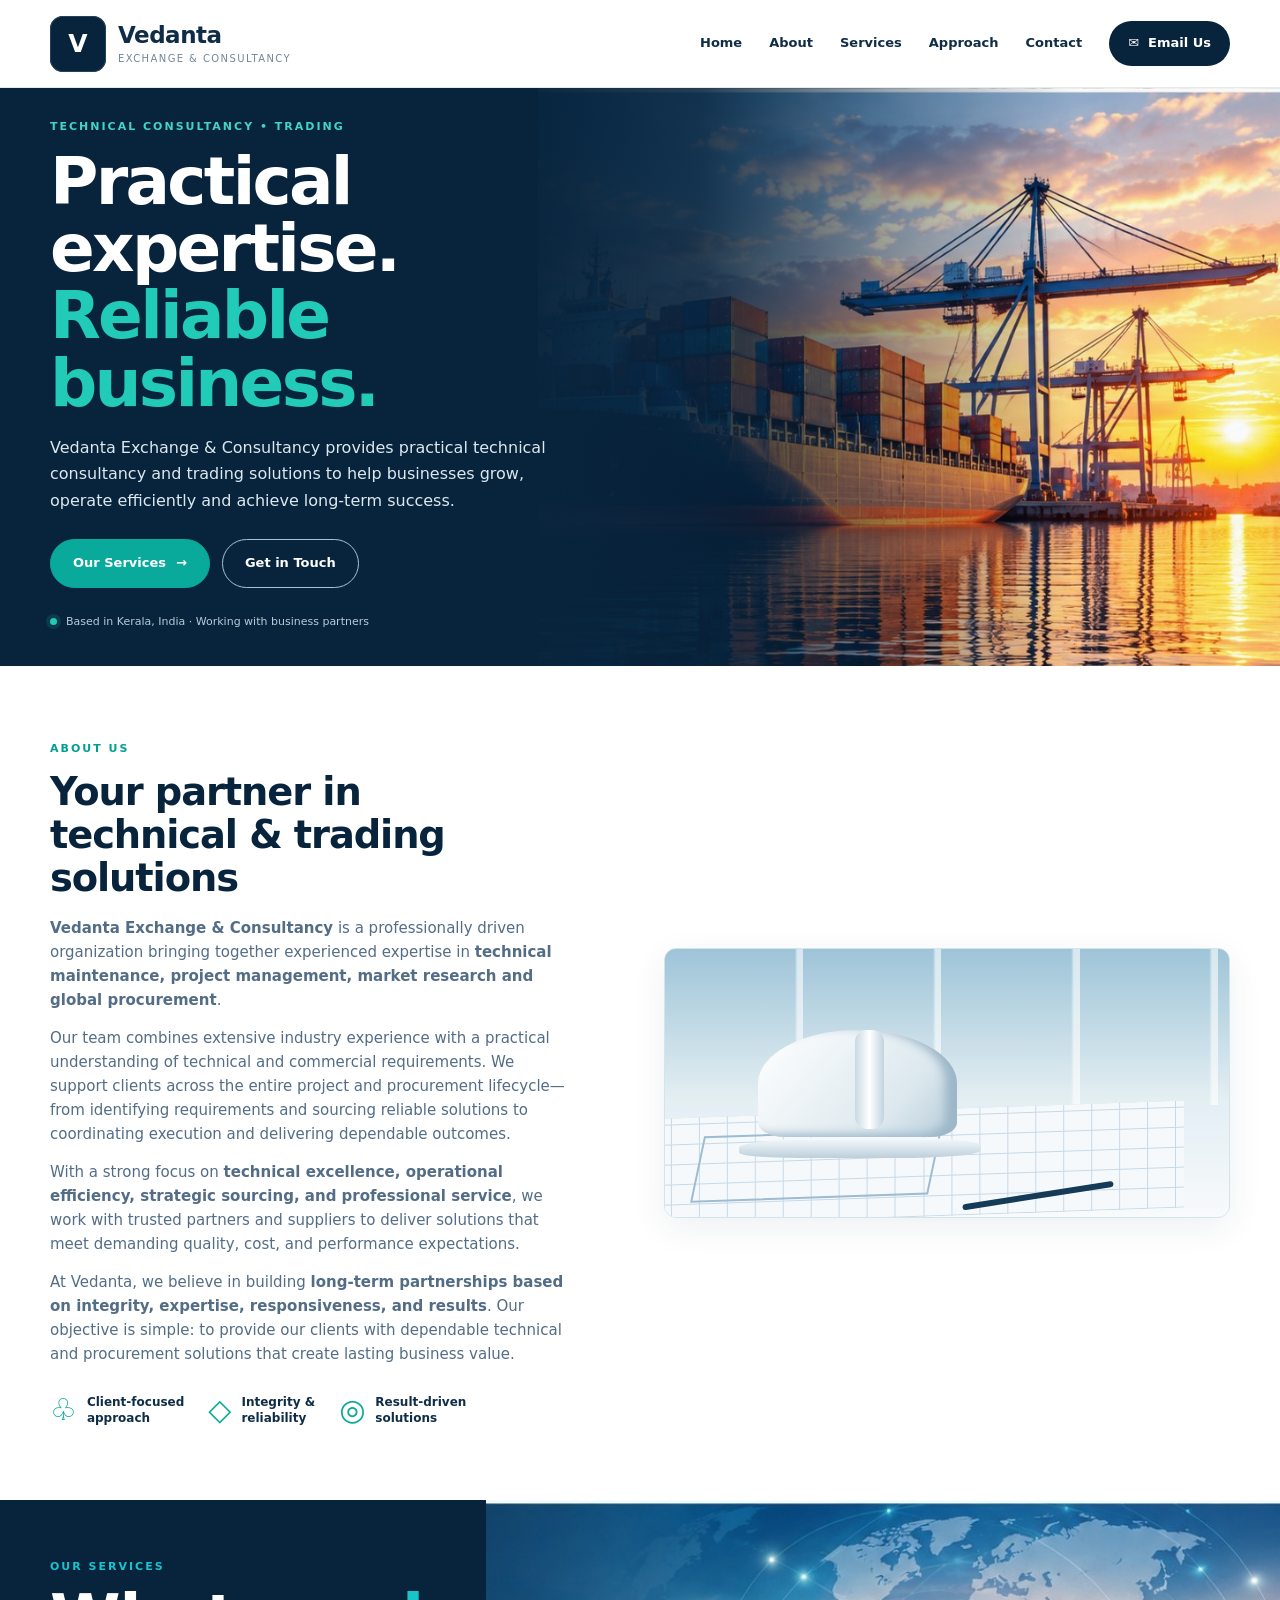
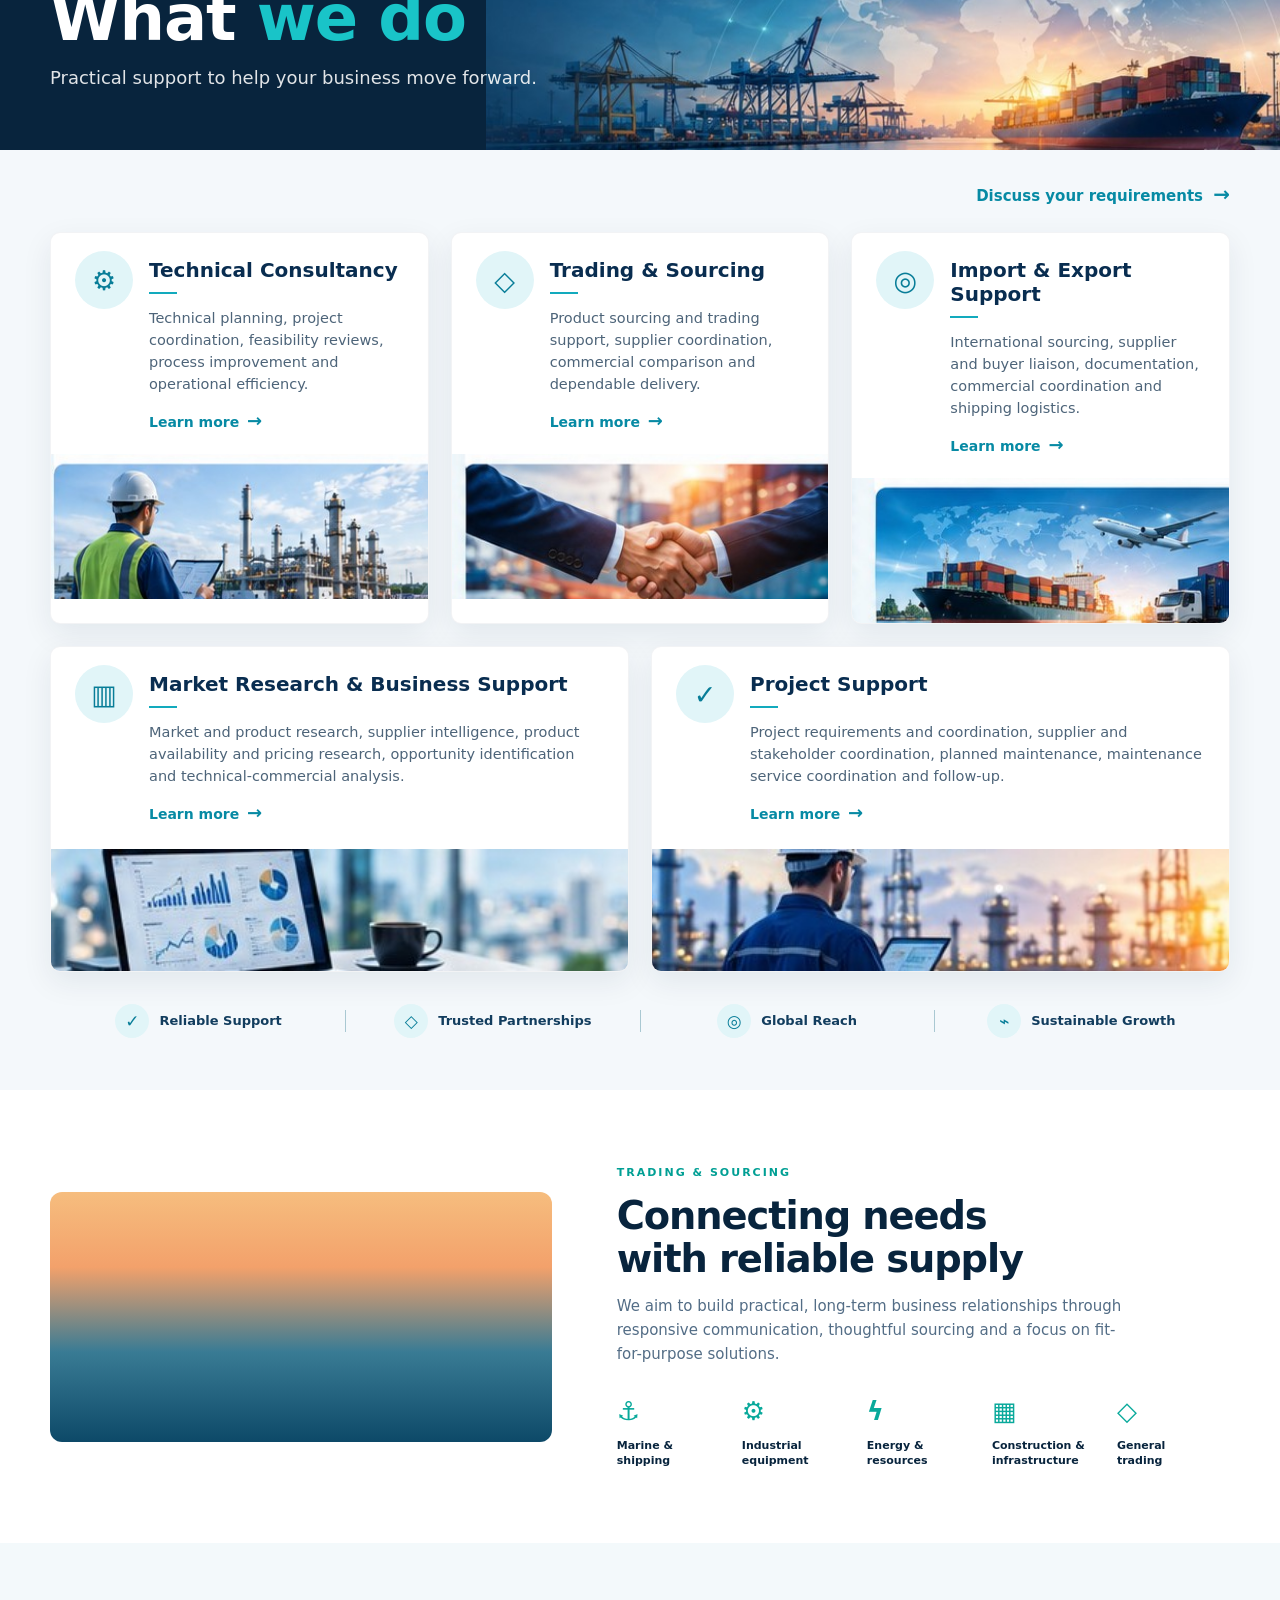
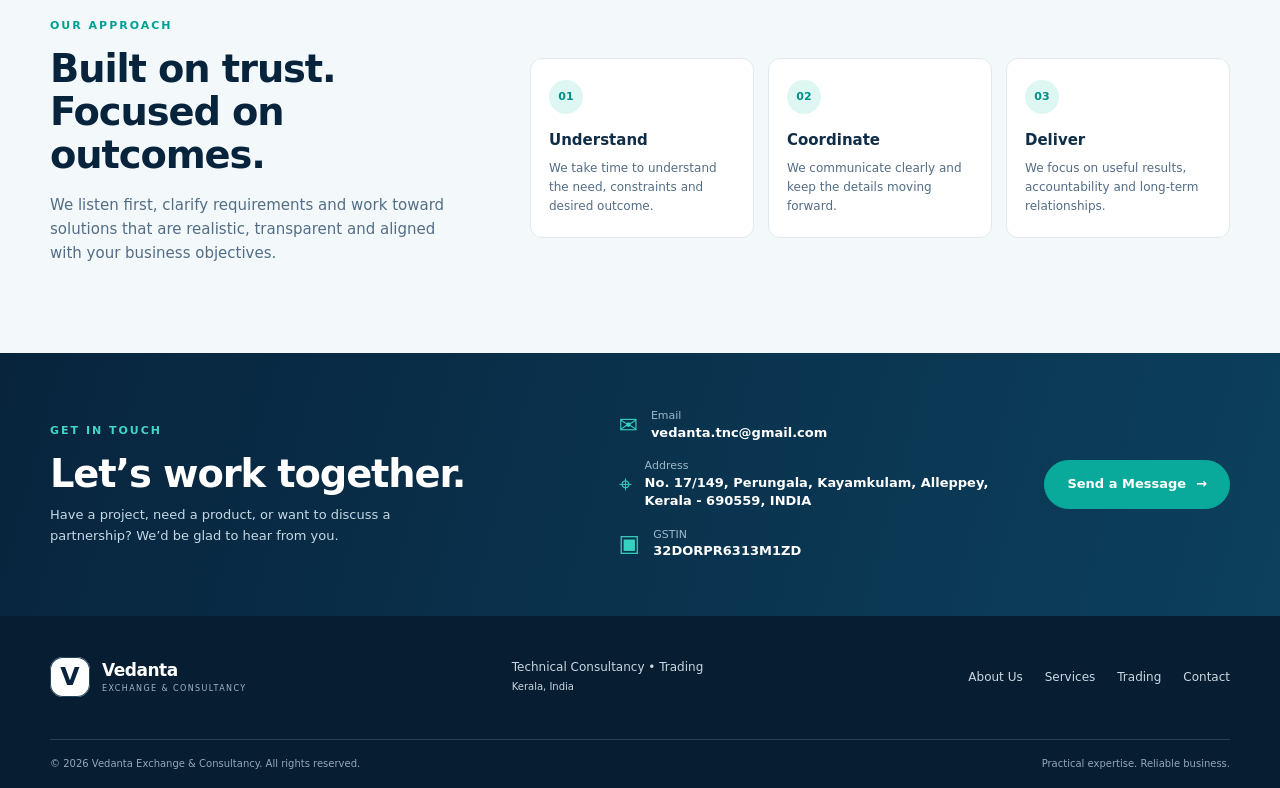
==== commit cb0e0877: "Update index.html Update navigation" ====
--- a/index.html
+++ b/index.html
@@ -58,7 +58,7 @@
 <button class="menu-toggle" aria-label="Open navigation" aria-expanded="false" aria-controls="site-nav"><span></span><span></span><span></span></button>
 <nav id="site-nav" class="site-nav" aria-label="Main navigation">
 <a href="#home">Home</a><a href="#about">About</a><a href="#services">Services</a><a href="#approach">Approach</a><a href="#contact">Contact</a>
-<a class="nav-cta" href="mailto:vedanta.tnc@gmail.com?subject=Enquiry%20for%20Vedanta%20Exchange%20%26%20Consultancy">✉ <span>Contact Us</span></a>
+<a class="nav-cta" href="mailto:vedanta.tnc@gmail.com?subject=Enquiry%20for%20Vedanta%20Exchange%20%26%20Consultancy">✉ <span>Email Us</span></a>
 </nav></div></header>
 
 <main id="main">
@@ -100,7 +100,7 @@
 <a class="button button-primary contact-button" href="mailto:vedanta.tnc@gmail.com?subject=Business%20Enquiry">Send a Message <span>→</span></a></div></section>
 </main>
 
-<footer class="site-footer"><div class="container footer-top"><a class="brand brand-footer" href="#home"><span class="brand-mark">V</span><span class="brand-copy"><strong>Vedanta</strong><small>EXCHANGE &amp; CONSULTANCY</small></span></a><p>Technical Consultancy <span>•</span> Trading<br><small>Kerala, India</small></p><nav aria-label="Footer navigation"><a href="#about">About</a><a href="#services">Services</a><a href="#trading">Trading</a><a href="#contact">Contact</a></nav></div><div class="container footer-bottom"><span>© <span id="year">2026</span> Vedanta Exchange &amp; Consultancy. All rights reserved.</span><span>Practical expertise. Reliable business.</span></div></footer>
+<footer class="site-footer"><div class="container footer-top"><a class="brand brand-footer" href="#home"><span class="brand-mark">V</span><span class="brand-copy"><strong>Vedanta</strong><small>EXCHANGE &amp; CONSULTANCY</small></span></a><p>Technical Consultancy <span>•</span> Trading<br><small>Kerala, India</small></p><nav aria-label="Footer navigation"><a href="#about">About Us</a><a href="#services">Services</a><a href="#trading">Trading</a><a href="#contact">Contact</a></nav></div><div class="container footer-bottom"><span>© <span id="year">2026</span> Vedanta Exchange &amp; Consultancy. All rights reserved.</span><span>Practical expertise. Reliable business.</span></div></footer>
 <script src="script.js"></script>
 </body>
 </html>
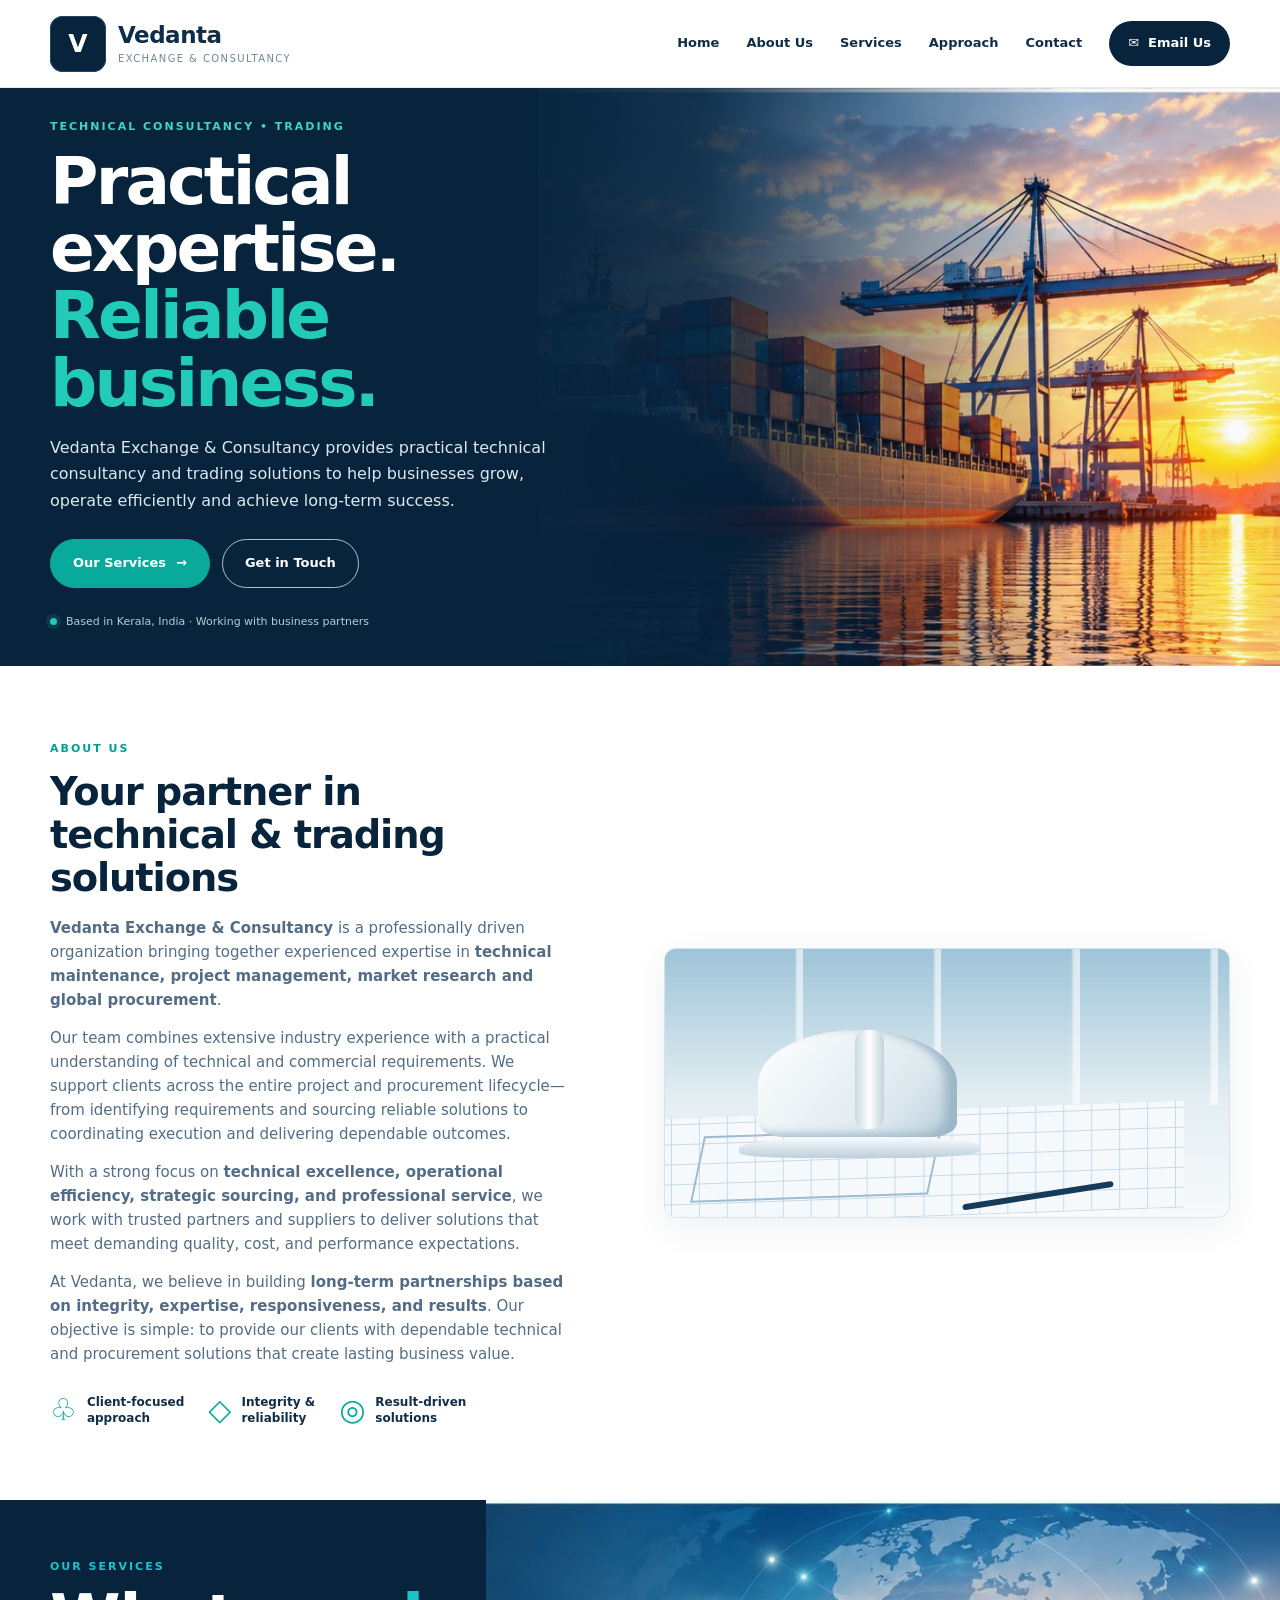
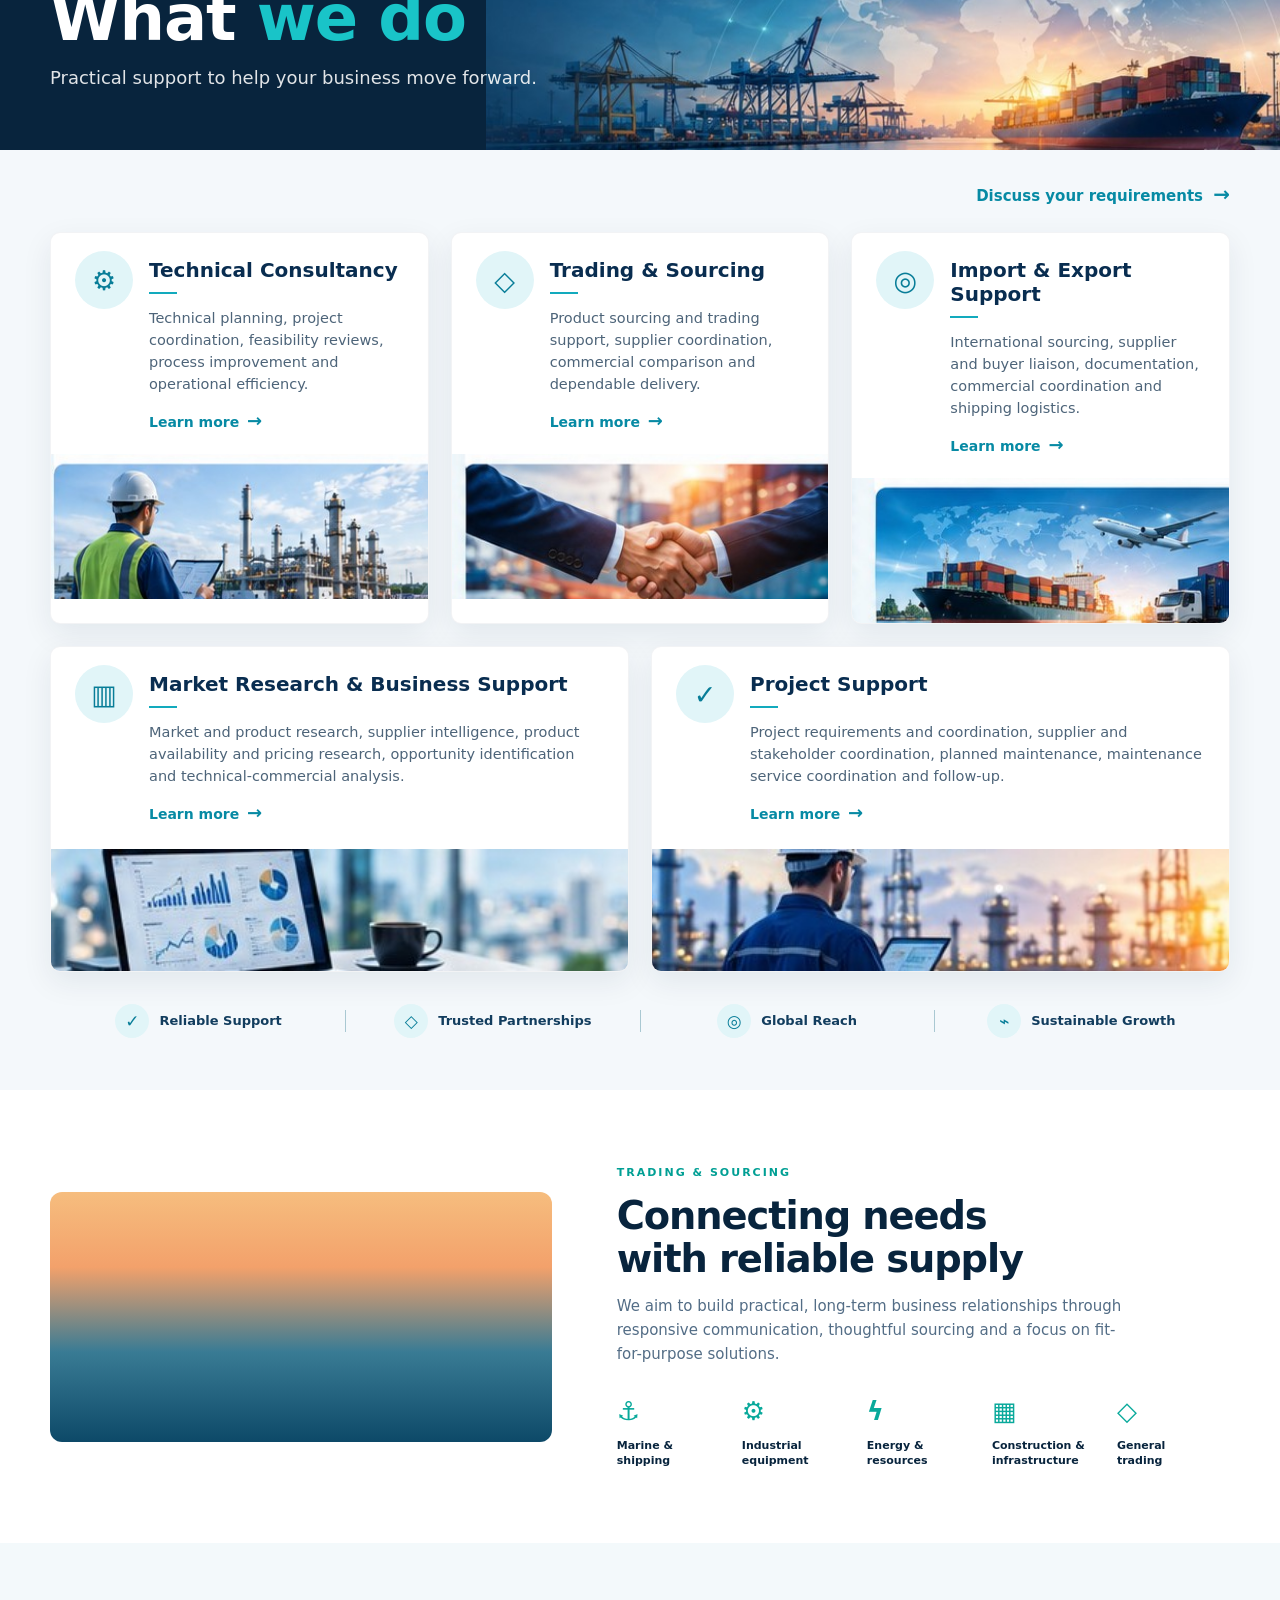
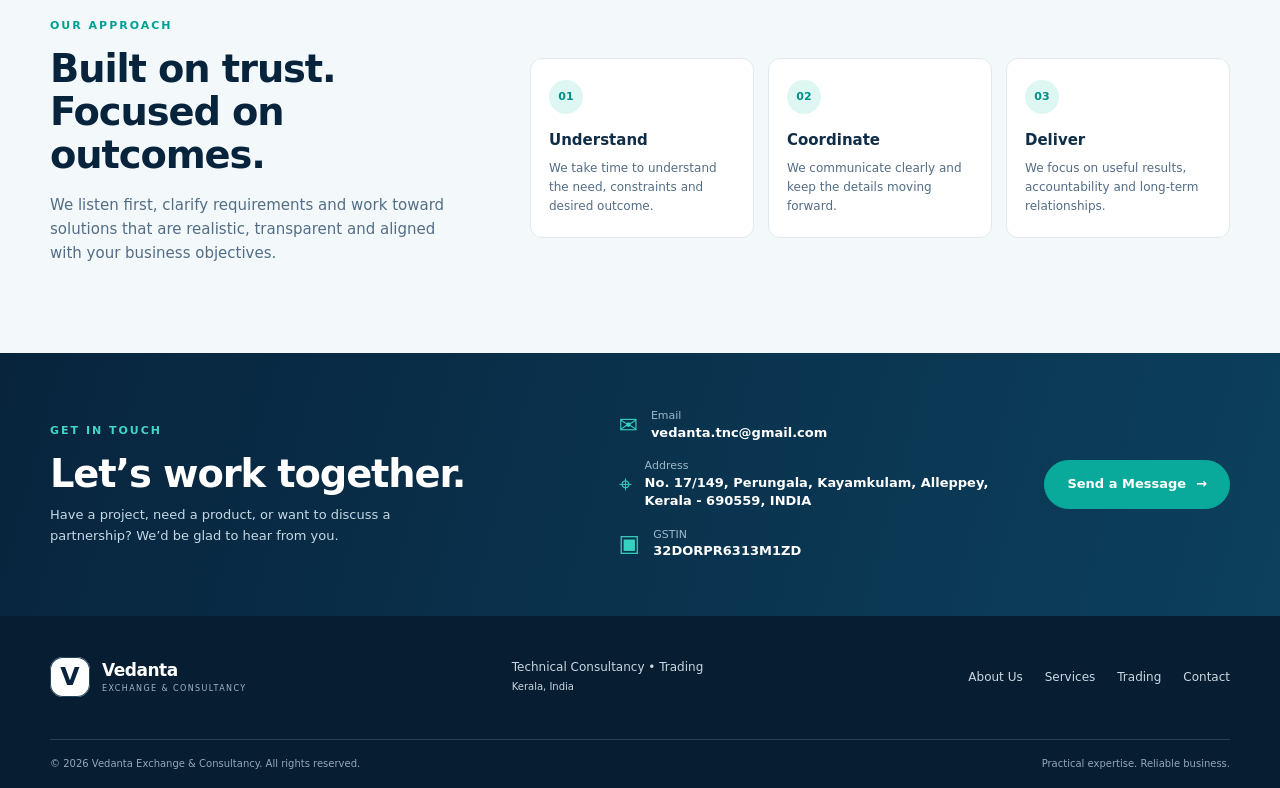
==== commit f334ac7e: "Update 'About' link text to 'About Us'" ====
--- a/index.html
+++ b/index.html
@@ -57,7 +57,7 @@
 <a class="brand" href="#home" aria-label="Vedanta Exchange and Consultancy home"><span class="brand-mark">V</span><span class="brand-copy"><strong>Vedanta</strong><small>EXCHANGE &amp; CONSULTANCY</small></span></a>
 <button class="menu-toggle" aria-label="Open navigation" aria-expanded="false" aria-controls="site-nav"><span></span><span></span><span></span></button>
 <nav id="site-nav" class="site-nav" aria-label="Main navigation">
-<a href="#home">Home</a><a href="#about">About</a><a href="#services">Services</a><a href="#approach">Approach</a><a href="#contact">Contact</a>
+<a href="#home">Home</a><a href="#about">About Us</a><a href="#services">Services</a><a href="#approach">Approach</a><a href="#contact">Contact</a>
 <a class="nav-cta" href="mailto:vedanta.tnc@gmail.com?subject=Enquiry%20for%20Vedanta%20Exchange%20%26%20Consultancy">✉ <span>Email Us</span></a>
 </nav></div></header>
 
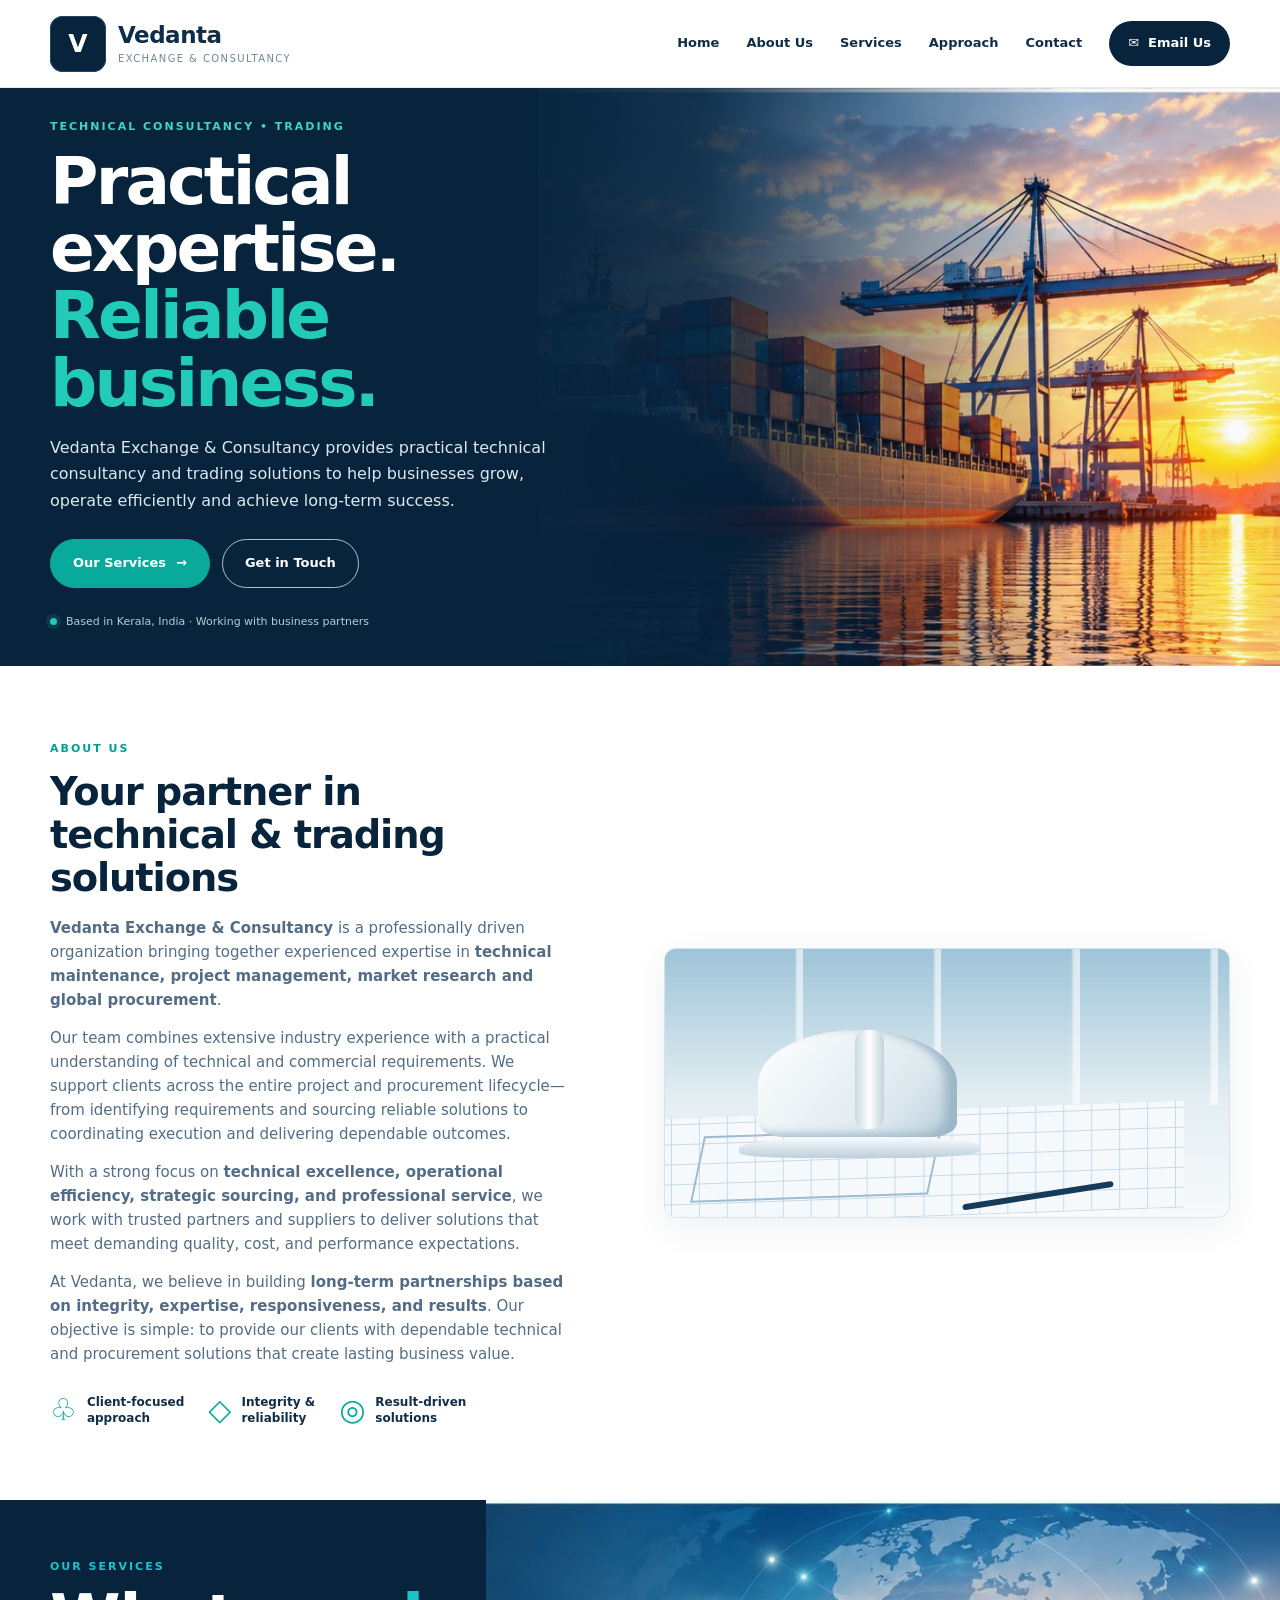
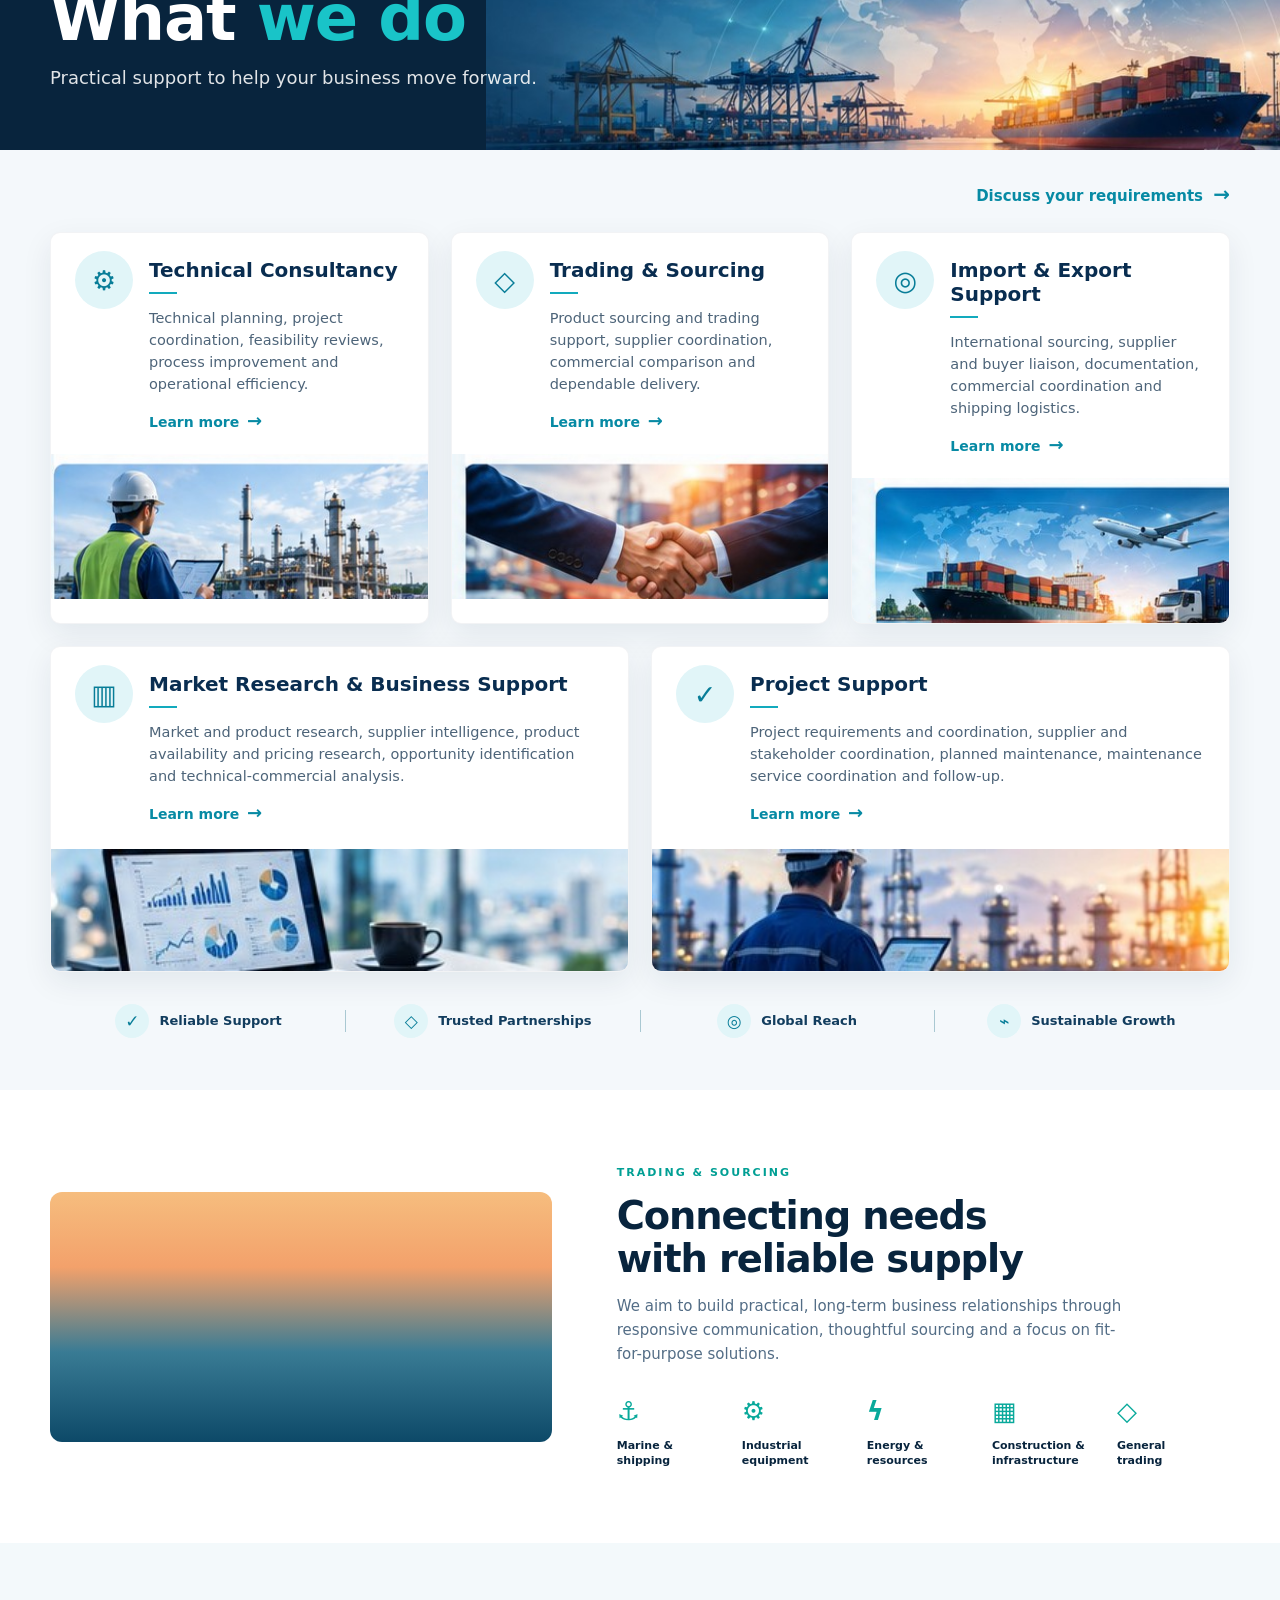
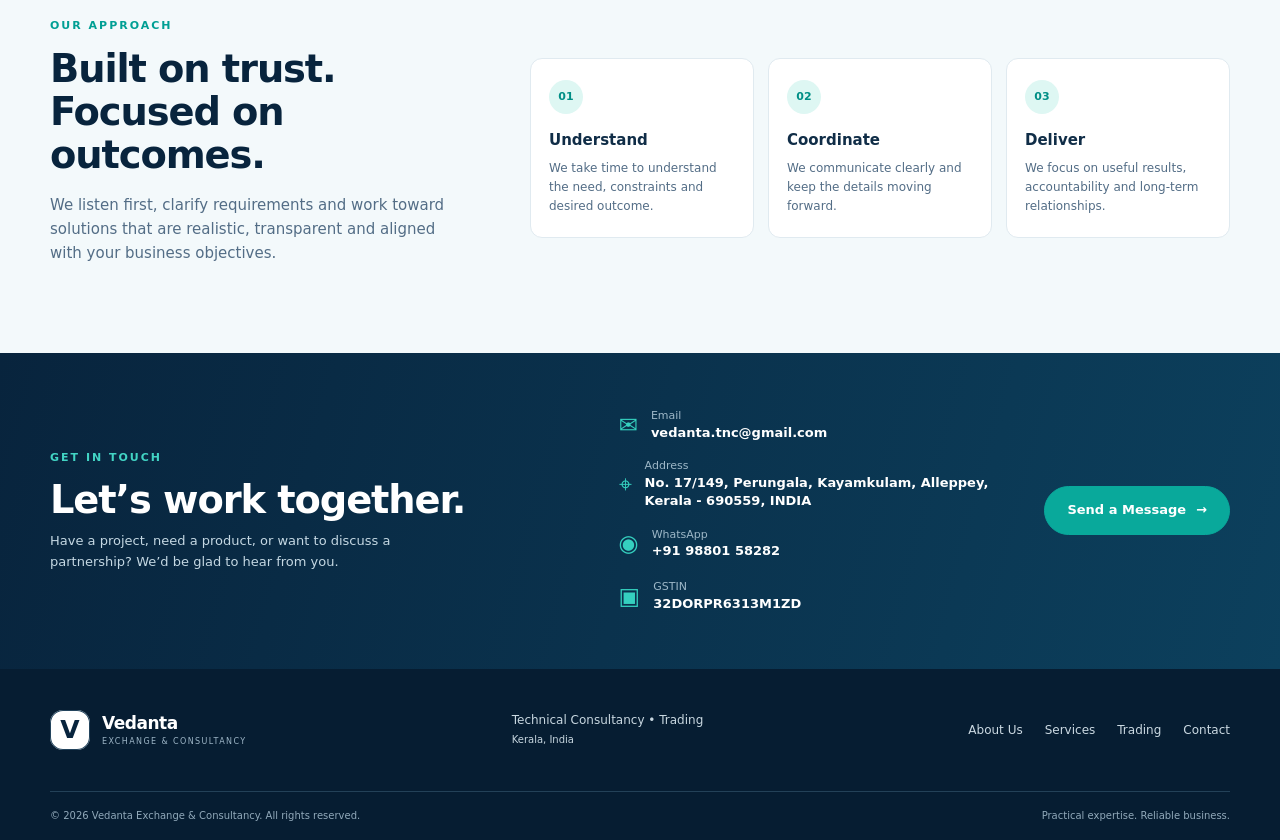
==== commit 9acf7539: "Add WhatsApp contact option in contact section Add WhatsApp contact" ====
--- a/index.html
+++ b/index.html
@@ -96,7 +96,7 @@
 <section id="approach" class="section approach-section"><div class="container approach-grid"><div><p class="eyebrow eyebrow-dark">OUR APPROACH</p><h2>Built on trust.<br>Focused on outcomes.</h2><p>We listen first, clarify requirements and work toward solutions that are realistic, transparent and aligned with your business objectives.</p></div><div class="approach-cards"><article><span>01</span><h3>Understand</h3><p>We take time to understand the need, constraints and desired outcome.</p></article><article><span>02</span><h3>Coordinate</h3><p>We communicate clearly and keep the details moving forward.</p></article><article><span>03</span><h3>Deliver</h3><p>We focus on useful results, accountability and long-term relationships.</p></article></div></div></section>
 
 <section id="contact" class="contact-section"><div class="container contact-grid"><div><p class="eyebrow">GET IN TOUCH</p><h2>Let’s work together.</h2><p>Have a project, need a product, or want to discuss a partnership? We’d be glad to hear from you.</p></div>
-<div class="contact-details"><div><span class="contact-symbol">✉</span><p><small>Email</small><a href="mailto:vedanta.tnc@gmail.com">vedanta.tnc@gmail.com</a></p></div><div><span class="contact-symbol">⌖</span><p><small>Address</small><strong>No. 17/149, Perungala, Kayamkulam, Alleppey, Kerala - 690559, INDIA</strong></p></div><div><span class="contact-symbol">▣</span><p><small>GSTIN</small><strong>32DORPR6313M1ZD</strong></p></div></div>
+<div class="contact-details"><div><span class="contact-symbol">✉</span><p><small>Email</small><a href="mailto:vedanta.tnc@gmail.com">vedanta.tnc@gmail.com</a></p></div><div><span class="contact-symbol">⌖</span><p><small>Address</small><strong>No. 17/149, Perungala, Kayamkulam, Alleppey, Kerala - 690559, INDIA</strong></p></div><div><span class="contact-symbol">◉</span><p><small>WhatsApp</small><a href="https://wa.me/919880158282">+91 98801 58282</a></p></div><div><span class="contact-symbol">▣</span><p><small>GSTIN</small><strong>32DORPR6313M1ZD</strong></p></div></div>
 <a class="button button-primary contact-button" href="mailto:vedanta.tnc@gmail.com?subject=Business%20Enquiry">Send a Message <span>→</span></a></div></section>
 </main>
 
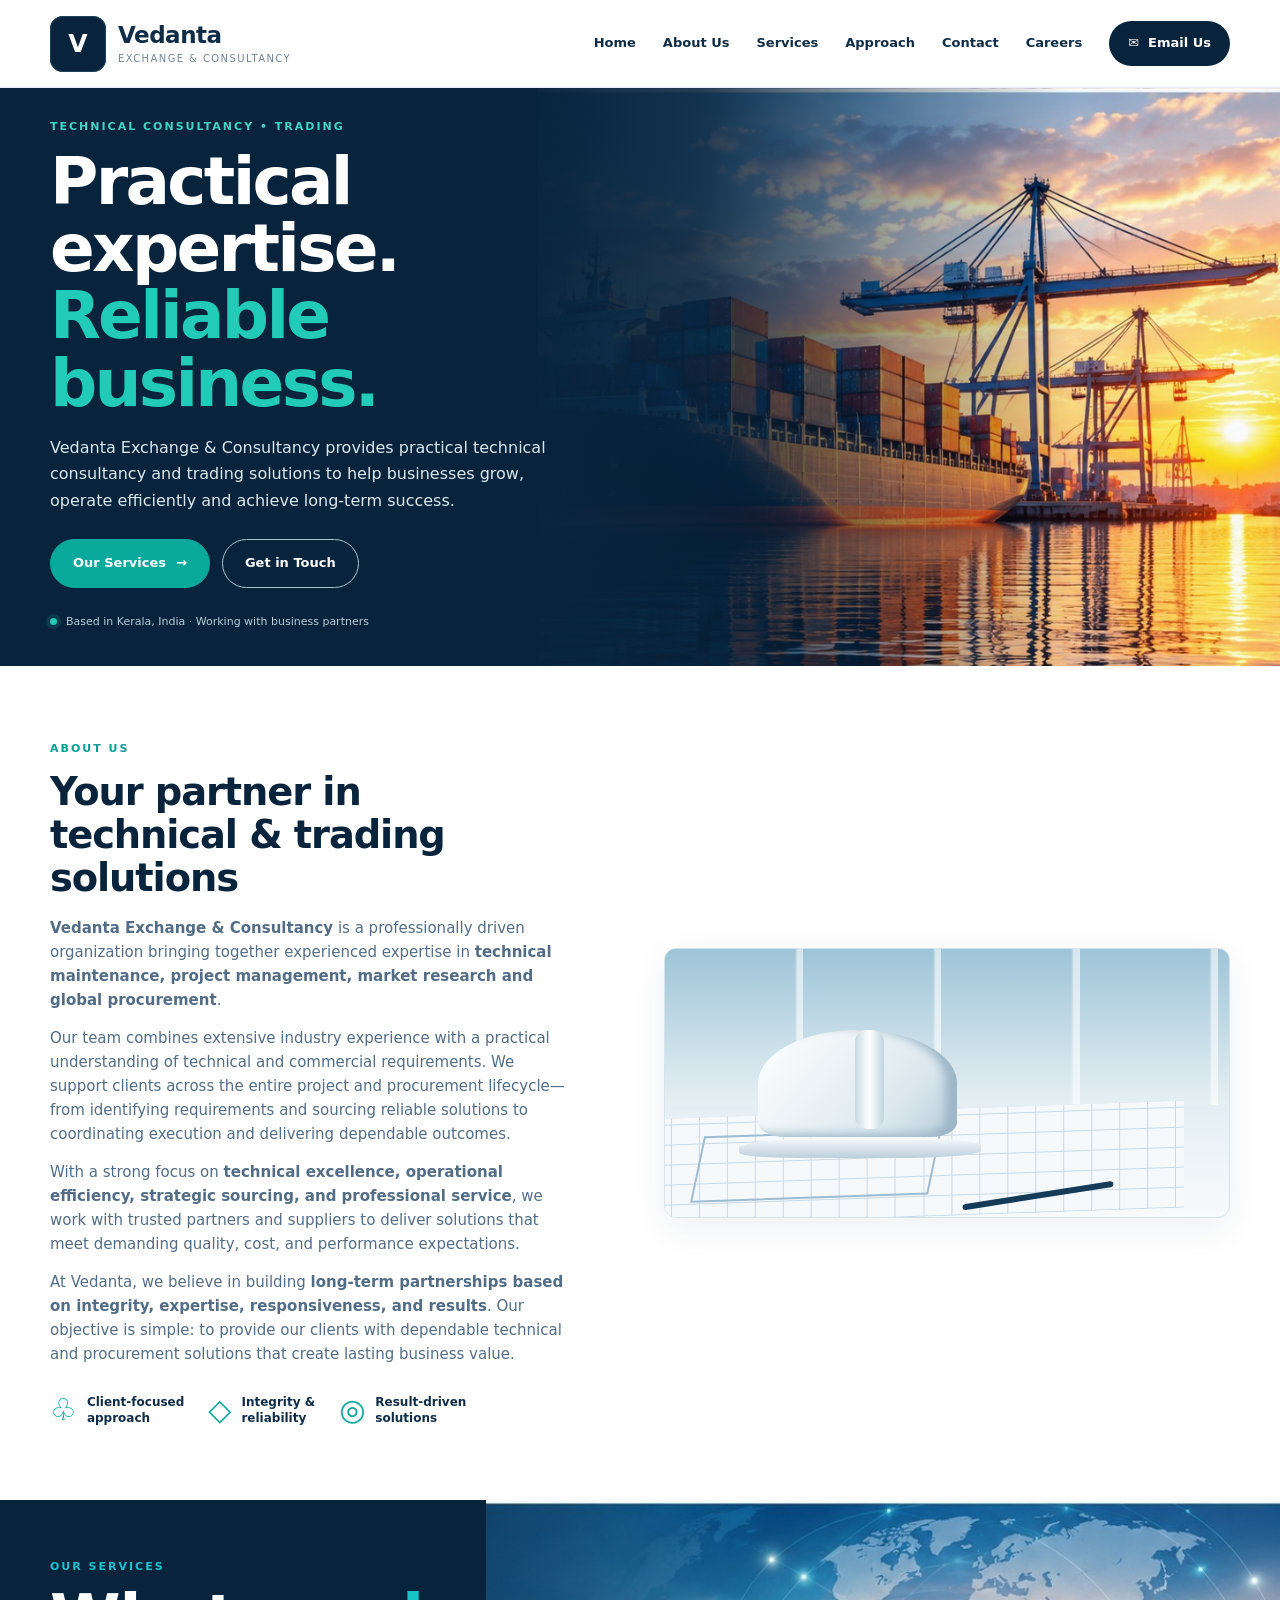
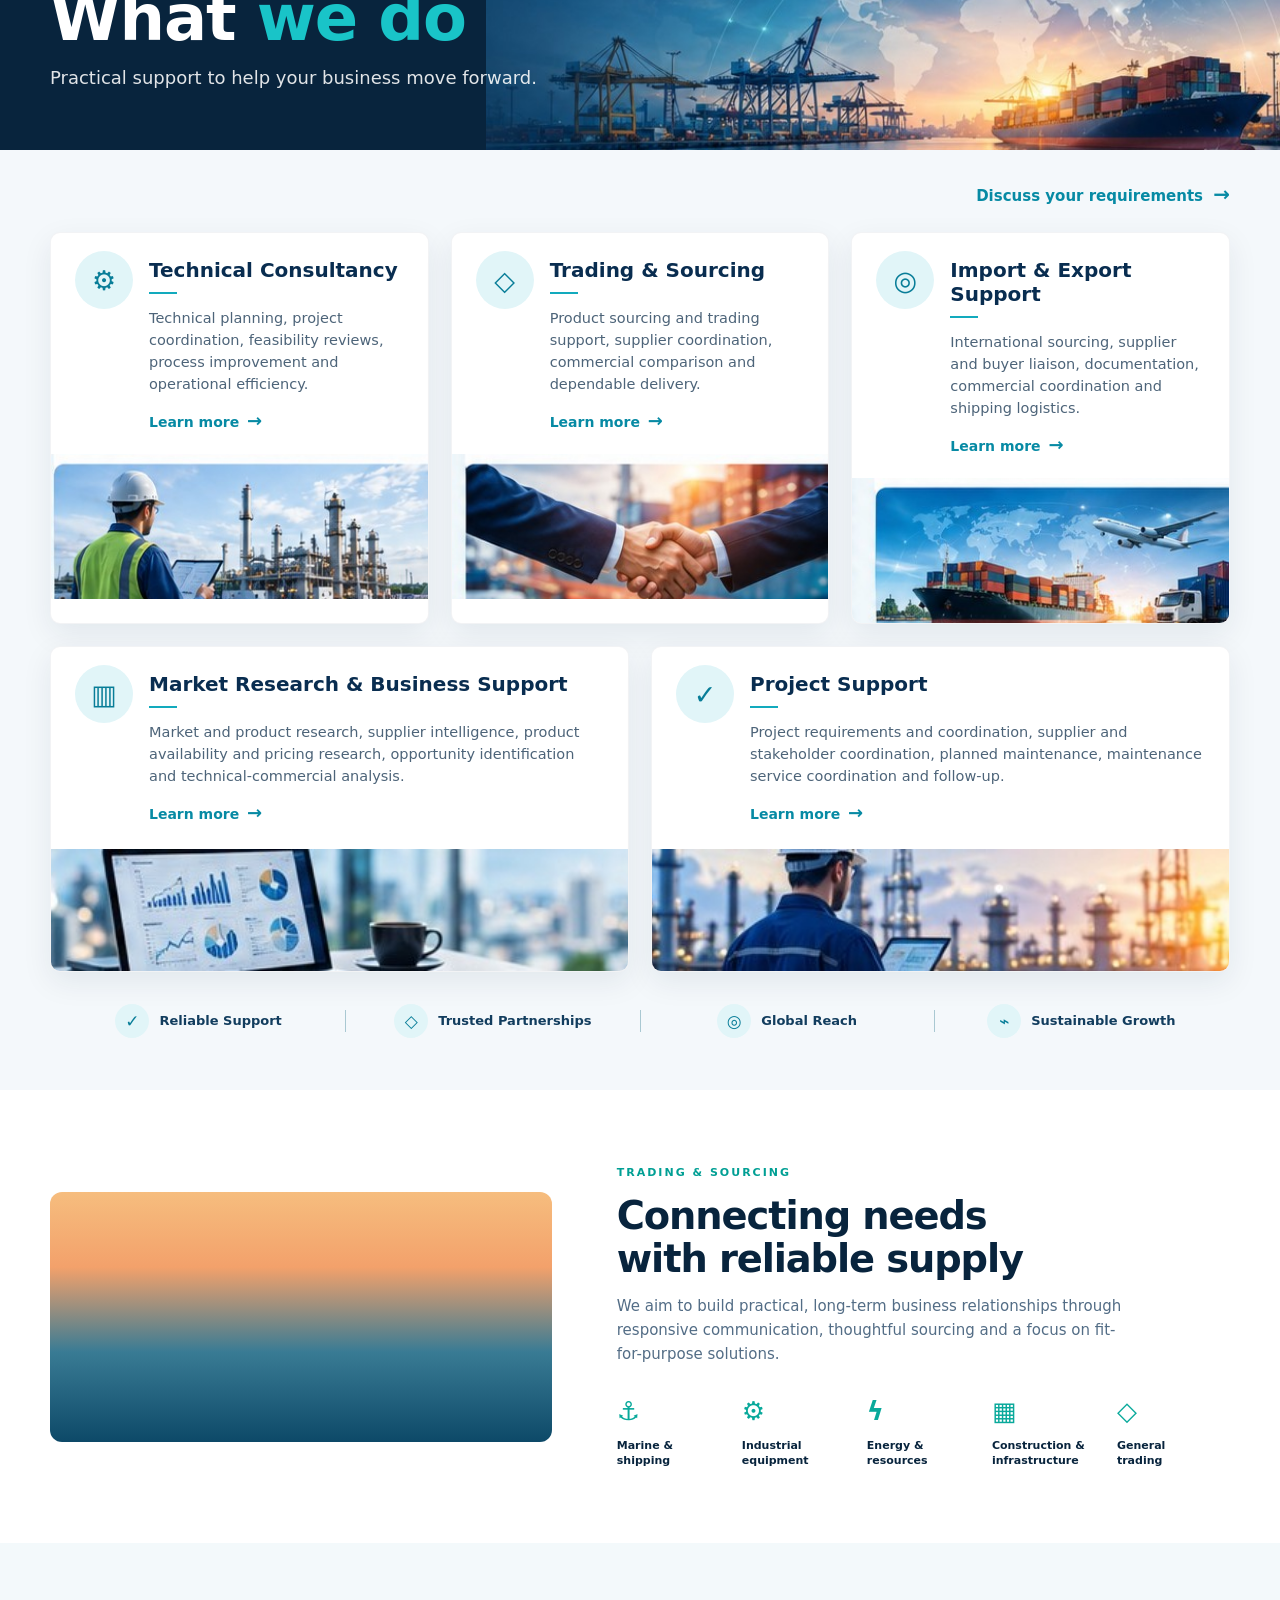
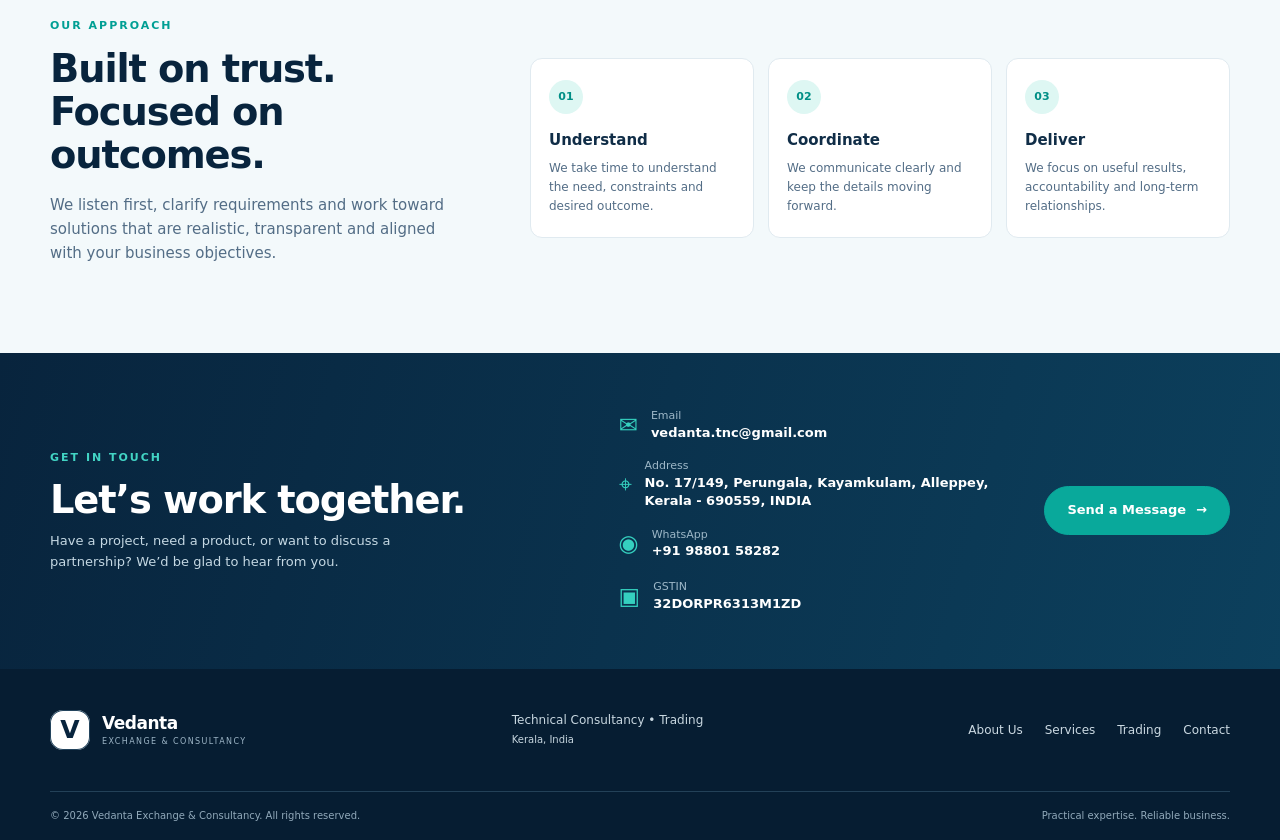
==== commit a8e2db0e: "Add Careers link to navigation menu Add Careers to main navigation" ====
--- a/index.html
+++ b/index.html
@@ -57,7 +57,7 @@
 <a class="brand" href="#home" aria-label="Vedanta Exchange and Consultancy home"><span class="brand-mark">V</span><span class="brand-copy"><strong>Vedanta</strong><small>EXCHANGE &amp; CONSULTANCY</small></span></a>
 <button class="menu-toggle" aria-label="Open navigation" aria-expanded="false" aria-controls="site-nav"><span></span><span></span><span></span></button>
 <nav id="site-nav" class="site-nav" aria-label="Main navigation">
-<a href="#home">Home</a><a href="#about">About Us</a><a href="#services">Services</a><a href="#approach">Approach</a><a href="#contact">Contact</a>
+<a href="#home">Home</a><a href="#about">About Us</a><a href="#services">Services</a><a href="#approach">Approach</a><a href="#contact">Contact</a><a href="careers.html">Careers</a>
 <a class="nav-cta" href="mailto:vedanta.tnc@gmail.com?subject=Enquiry%20for%20Vedanta%20Exchange%20%26%20Consultancy">✉ <span>Email Us</span></a>
 </nav></div></header>
 
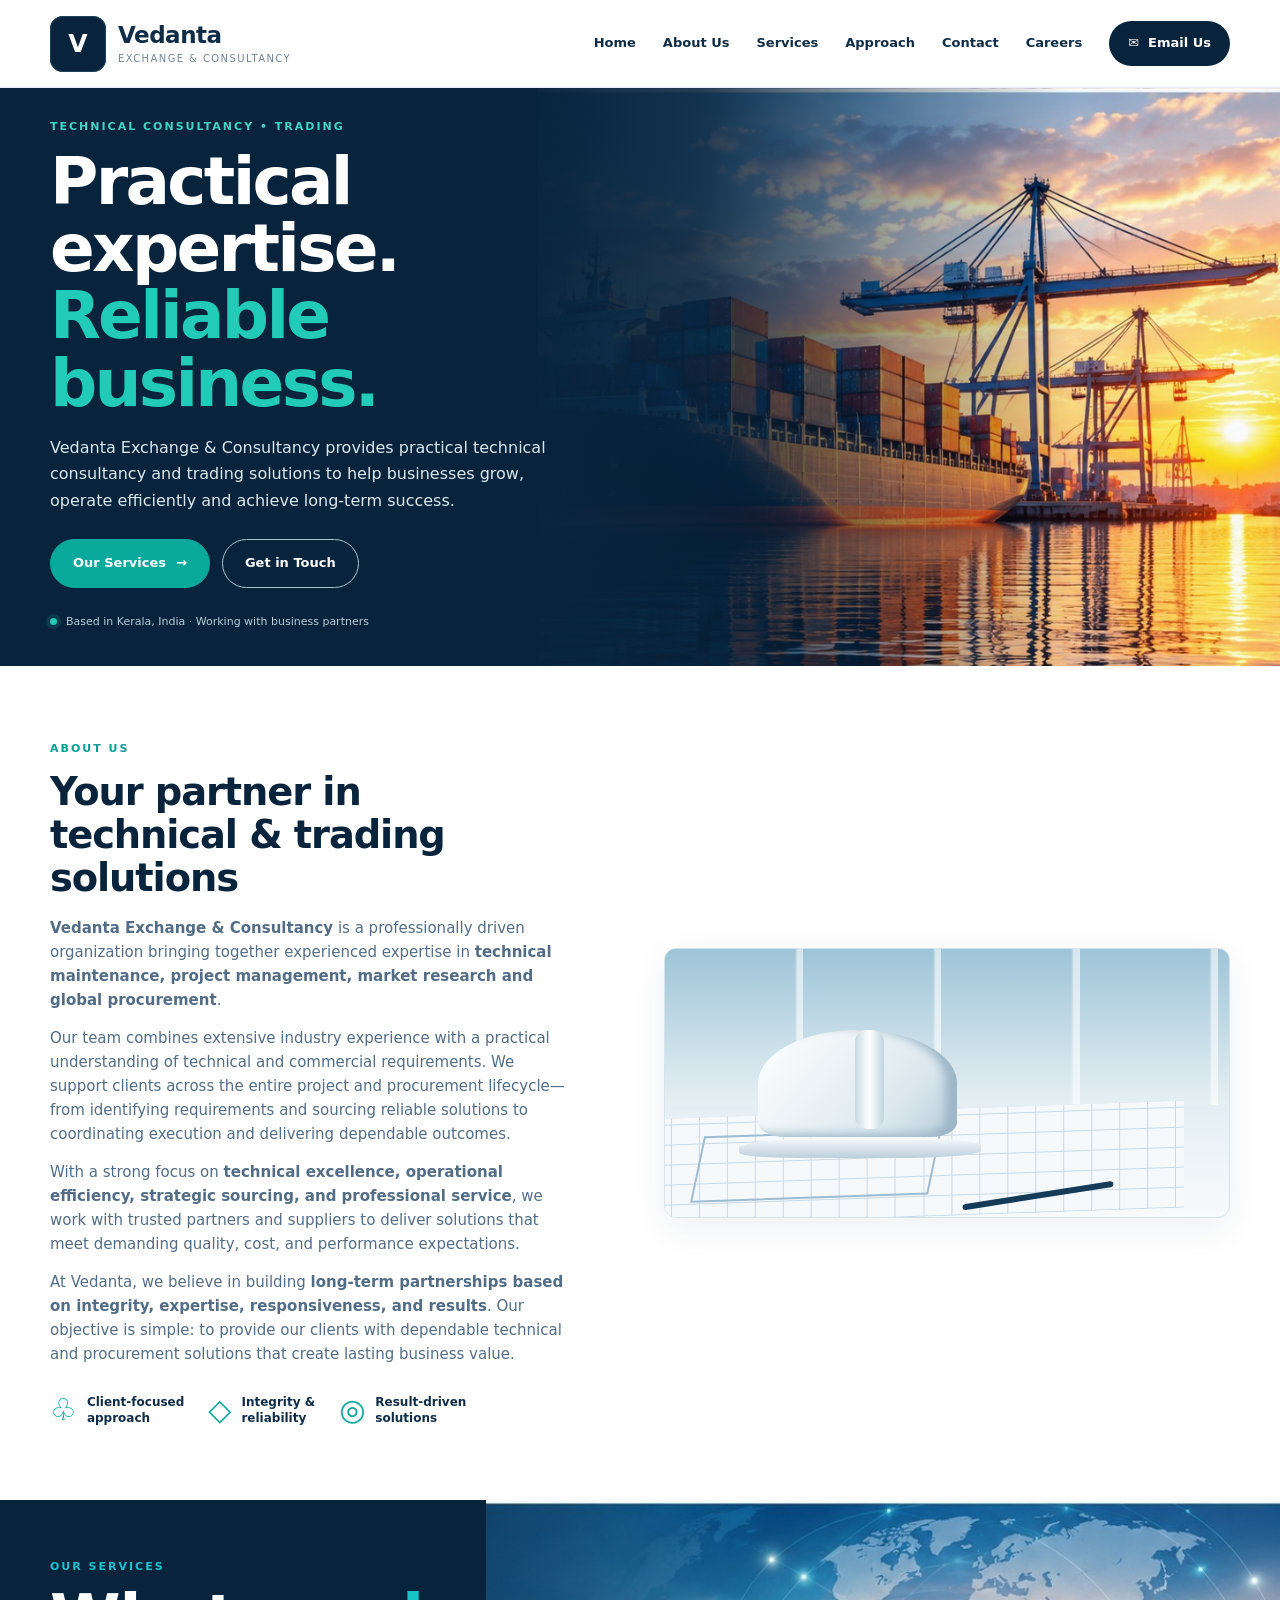
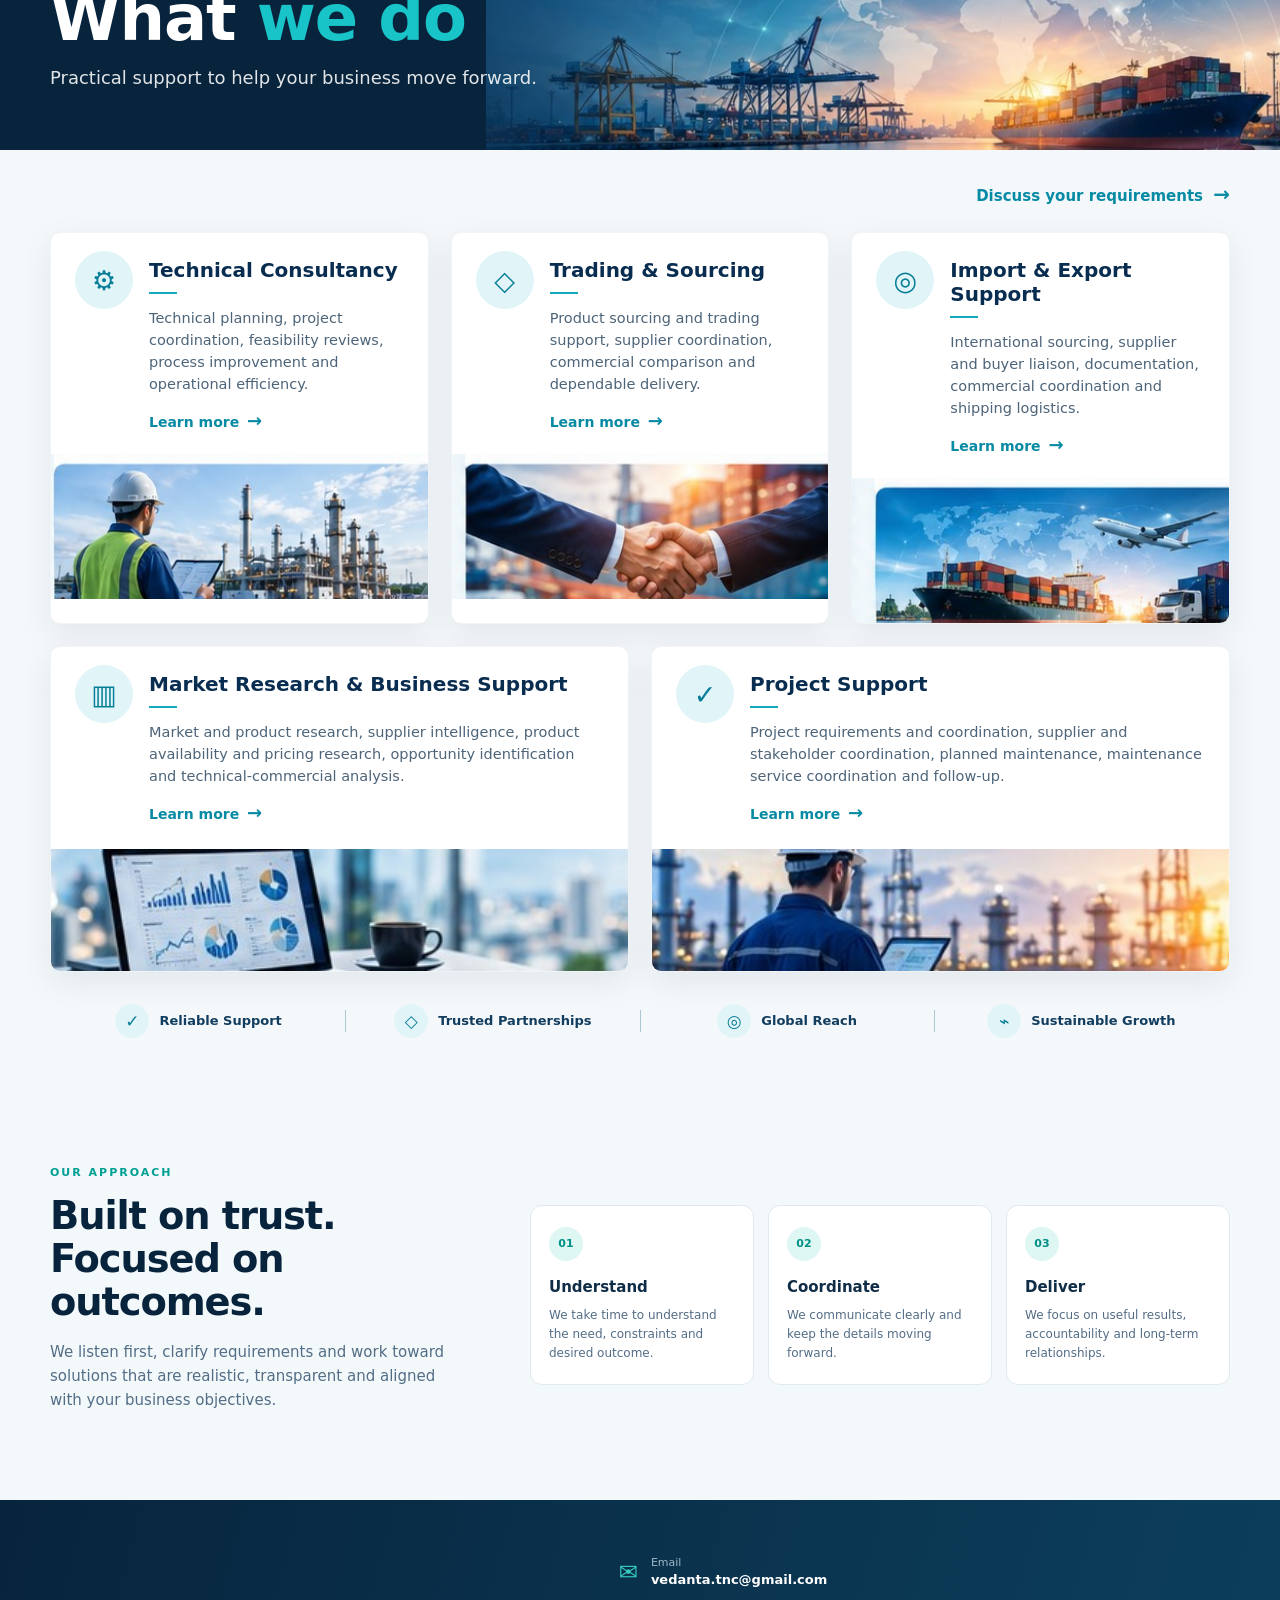
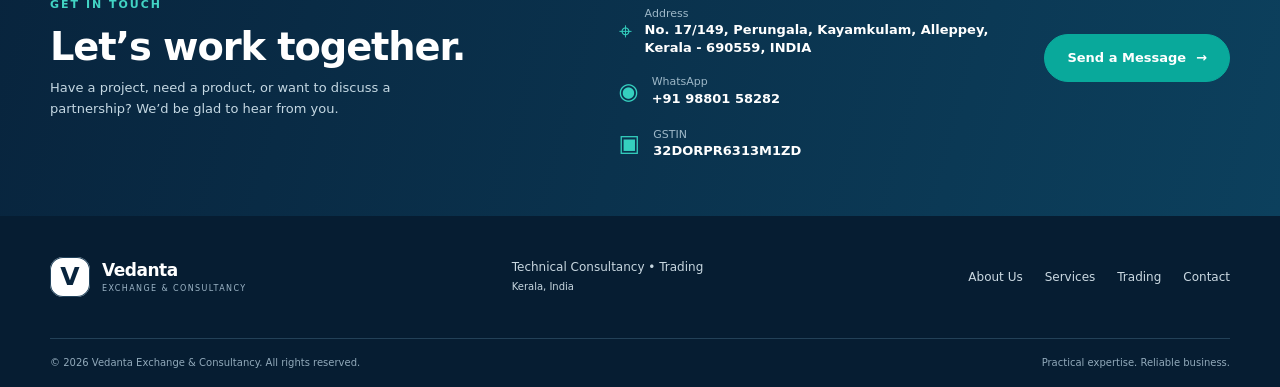
==== commit 3844790d: "Update index.html Remove Trading & Sourcing section" ====
--- a/index.html
+++ b/index.html
@@ -90,8 +90,7 @@
 </div>
 <div class="premium-service-values"><div><b>✓</b>Reliable Support</div><i></i><div><b>◇</b>Trusted Partnerships</div><i></i><div><b>◎</b>Global Reach</div><i></i><div><b>⌁</b>Sustainable Growth</div></div></div></section>
 
-<section id="trading" class="section trading-section"><div class="container trading-grid"><div class="port-visual" role="img" aria-label="Stylized cargo vessel and port at sunset"><div class="port-sun"></div><div class="port-crane"></div><div class="port-ship"><span></span><span></span><span></span><b></b></div><div class="port-water"></div></div>
-<div class="trading-copy"><p class="eyebrow eyebrow-dark">TRADING &amp; SOURCING</p><h2>Connecting needs<br>with reliable supply</h2><p>We aim to build practical, long-term business relationships through responsive communication, thoughtful sourcing and a focus on fit-for-purpose solutions.</p><div class="industry-grid"><div><span>⚓</span><small>Marine &amp;<br>shipping</small></div><div><span>⚙</span><small>Industrial<br>equipment</small></div><div><span>ϟ</span><small>Energy &amp;<br>resources</small></div><div><span>▦</span><small>Construction &amp;<br>infrastructure</small></div><div><span>◇</span><small>General<br>trading</small></div></div></div></div></section>
+
 
 <section id="approach" class="section approach-section"><div class="container approach-grid"><div><p class="eyebrow eyebrow-dark">OUR APPROACH</p><h2>Built on trust.<br>Focused on outcomes.</h2><p>We listen first, clarify requirements and work toward solutions that are realistic, transparent and aligned with your business objectives.</p></div><div class="approach-cards"><article><span>01</span><h3>Understand</h3><p>We take time to understand the need, constraints and desired outcome.</p></article><article><span>02</span><h3>Coordinate</h3><p>We communicate clearly and keep the details moving forward.</p></article><article><span>03</span><h3>Deliver</h3><p>We focus on useful results, accountability and long-term relationships.</p></article></div></div></section>
 
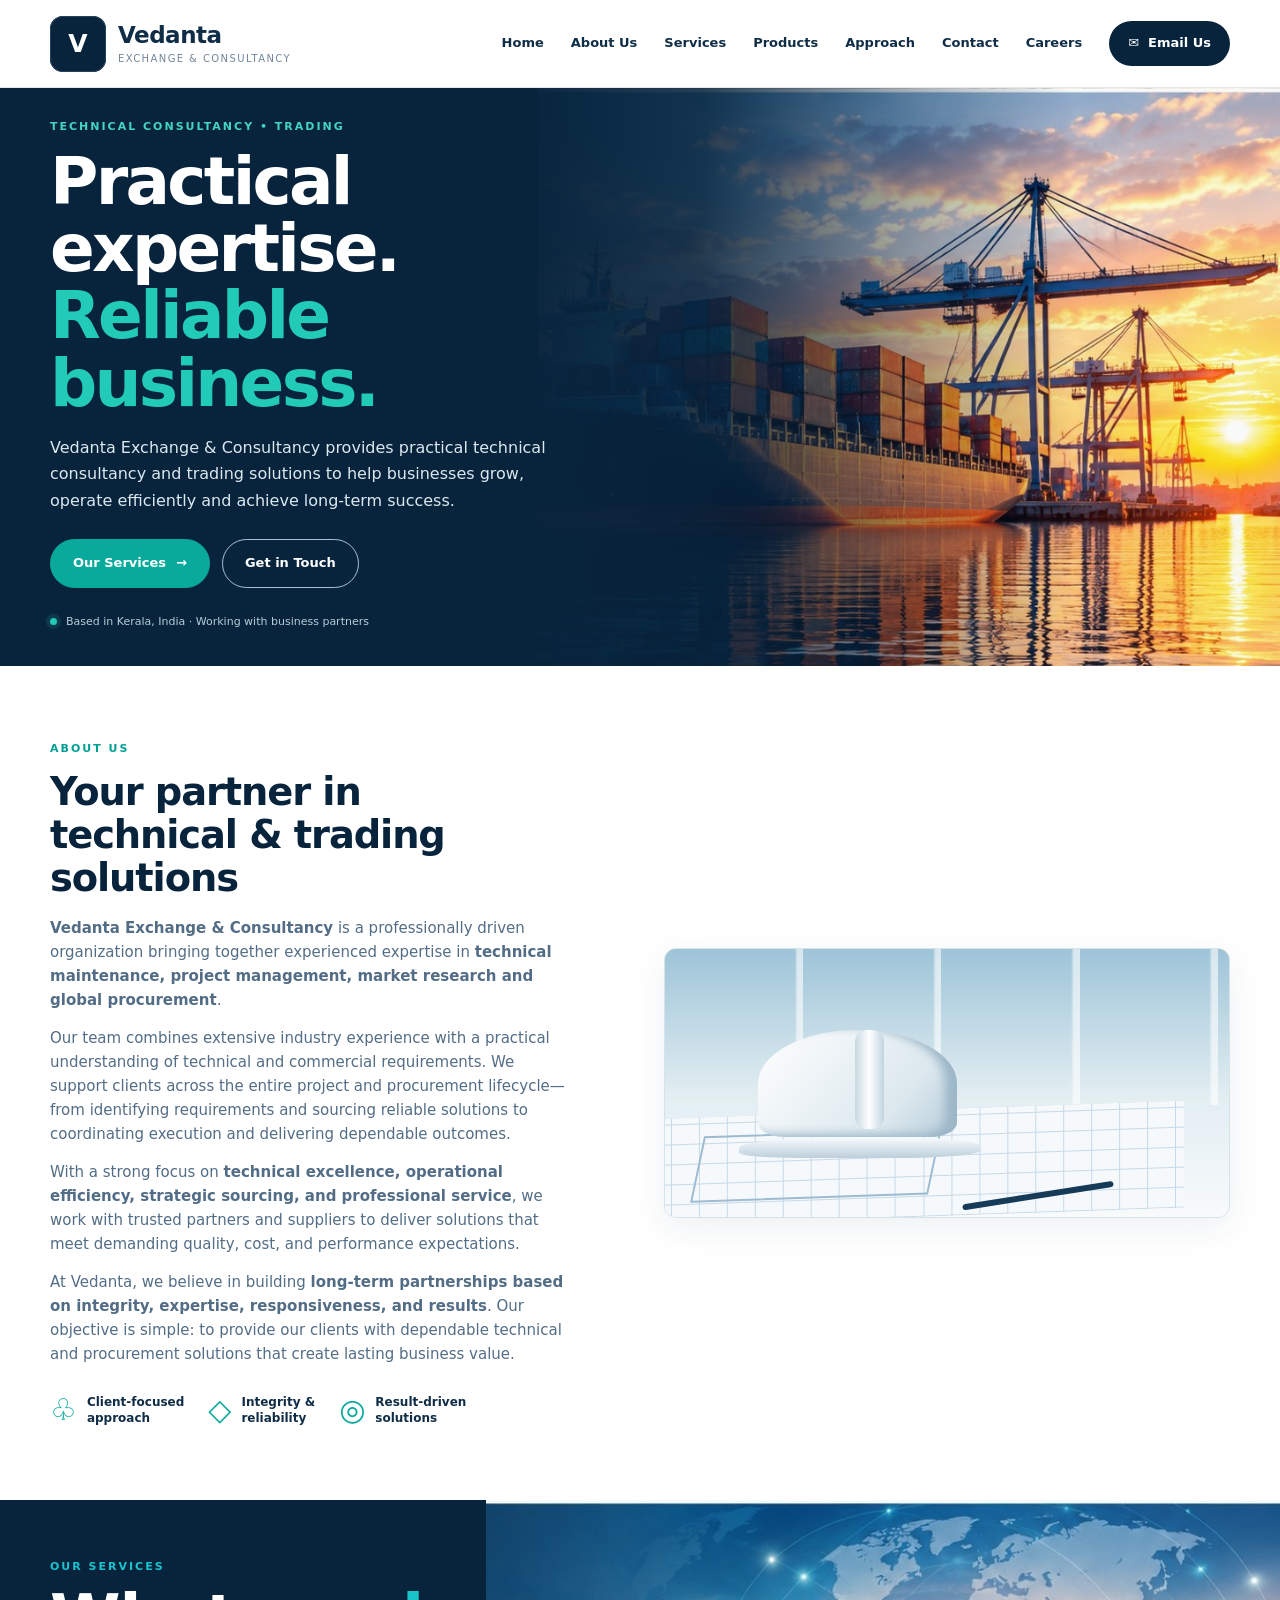
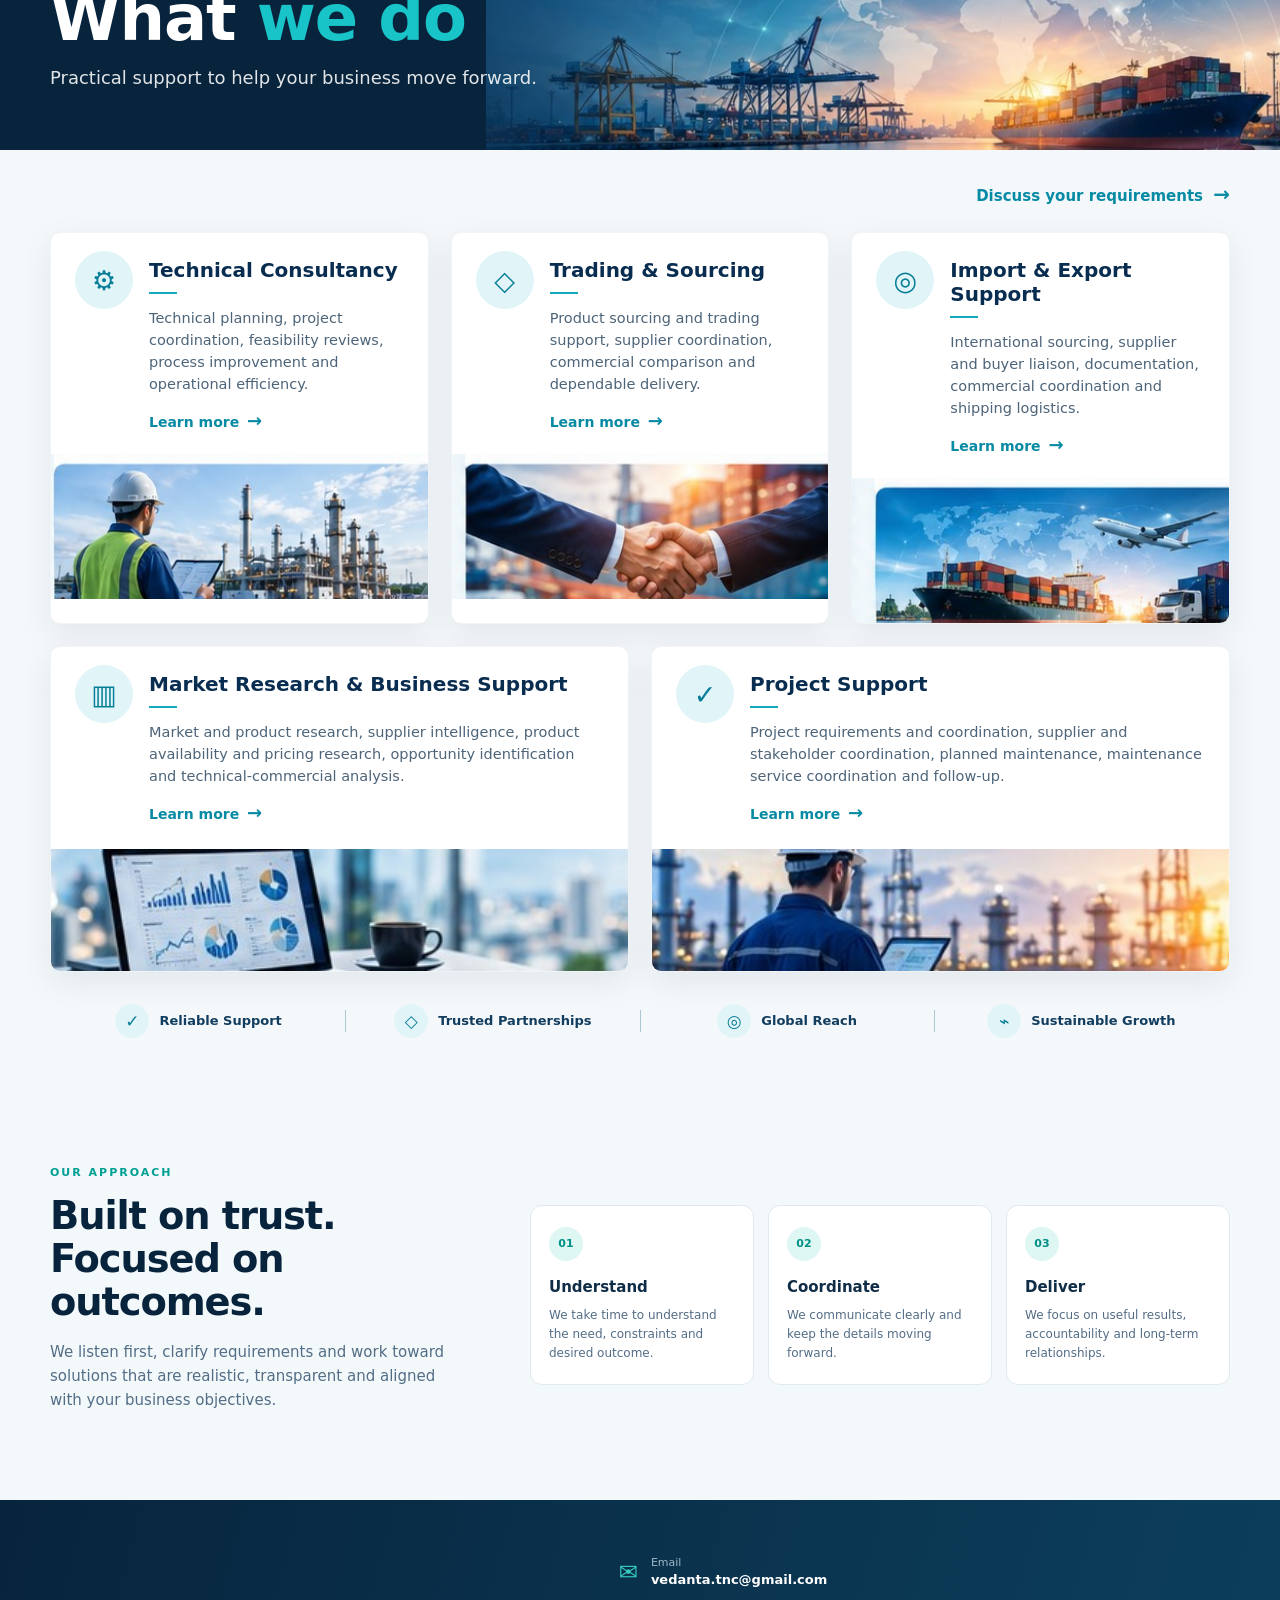
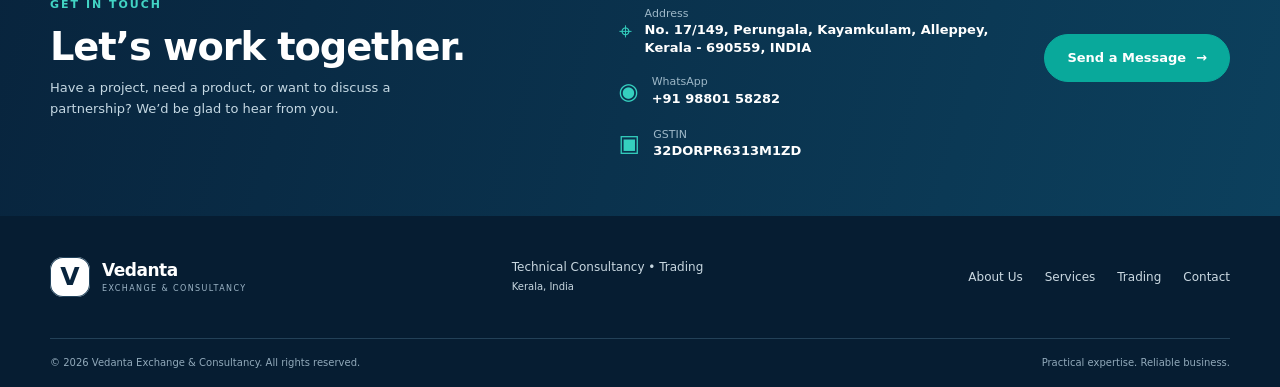
==== commit f83ea162: "Change 'Approach' link to 'Products' in navigation" ====
--- a/index.html
+++ b/index.html
@@ -57,7 +57,7 @@
 <a class="brand" href="#home" aria-label="Vedanta Exchange and Consultancy home"><span class="brand-mark">V</span><span class="brand-copy"><strong>Vedanta</strong><small>EXCHANGE &amp; CONSULTANCY</small></span></a>
 <button class="menu-toggle" aria-label="Open navigation" aria-expanded="false" aria-controls="site-nav"><span></span><span></span><span></span></button>
 <nav id="site-nav" class="site-nav" aria-label="Main navigation">
-<a href="#home">Home</a><a href="#about">About Us</a><a href="#services">Services</a><a href="#approach">Approach</a><a href="#contact">Contact</a><a href="careers.html">Careers</a>
+<a href="#home">Home</a><a href="#about">About Us</a><a href="#services">Services</a><a href="products.html">Products</a><a href="#approach">Approach</a><a href="#contact">Contact</a><a href="careers.html">Careers</a>
 <a class="nav-cta" href="mailto:vedanta.tnc@gmail.com?subject=Enquiry%20for%20Vedanta%20Exchange%20%26%20Consultancy">✉ <span>Email Us</span></a>
 </nav></div></header>
 
